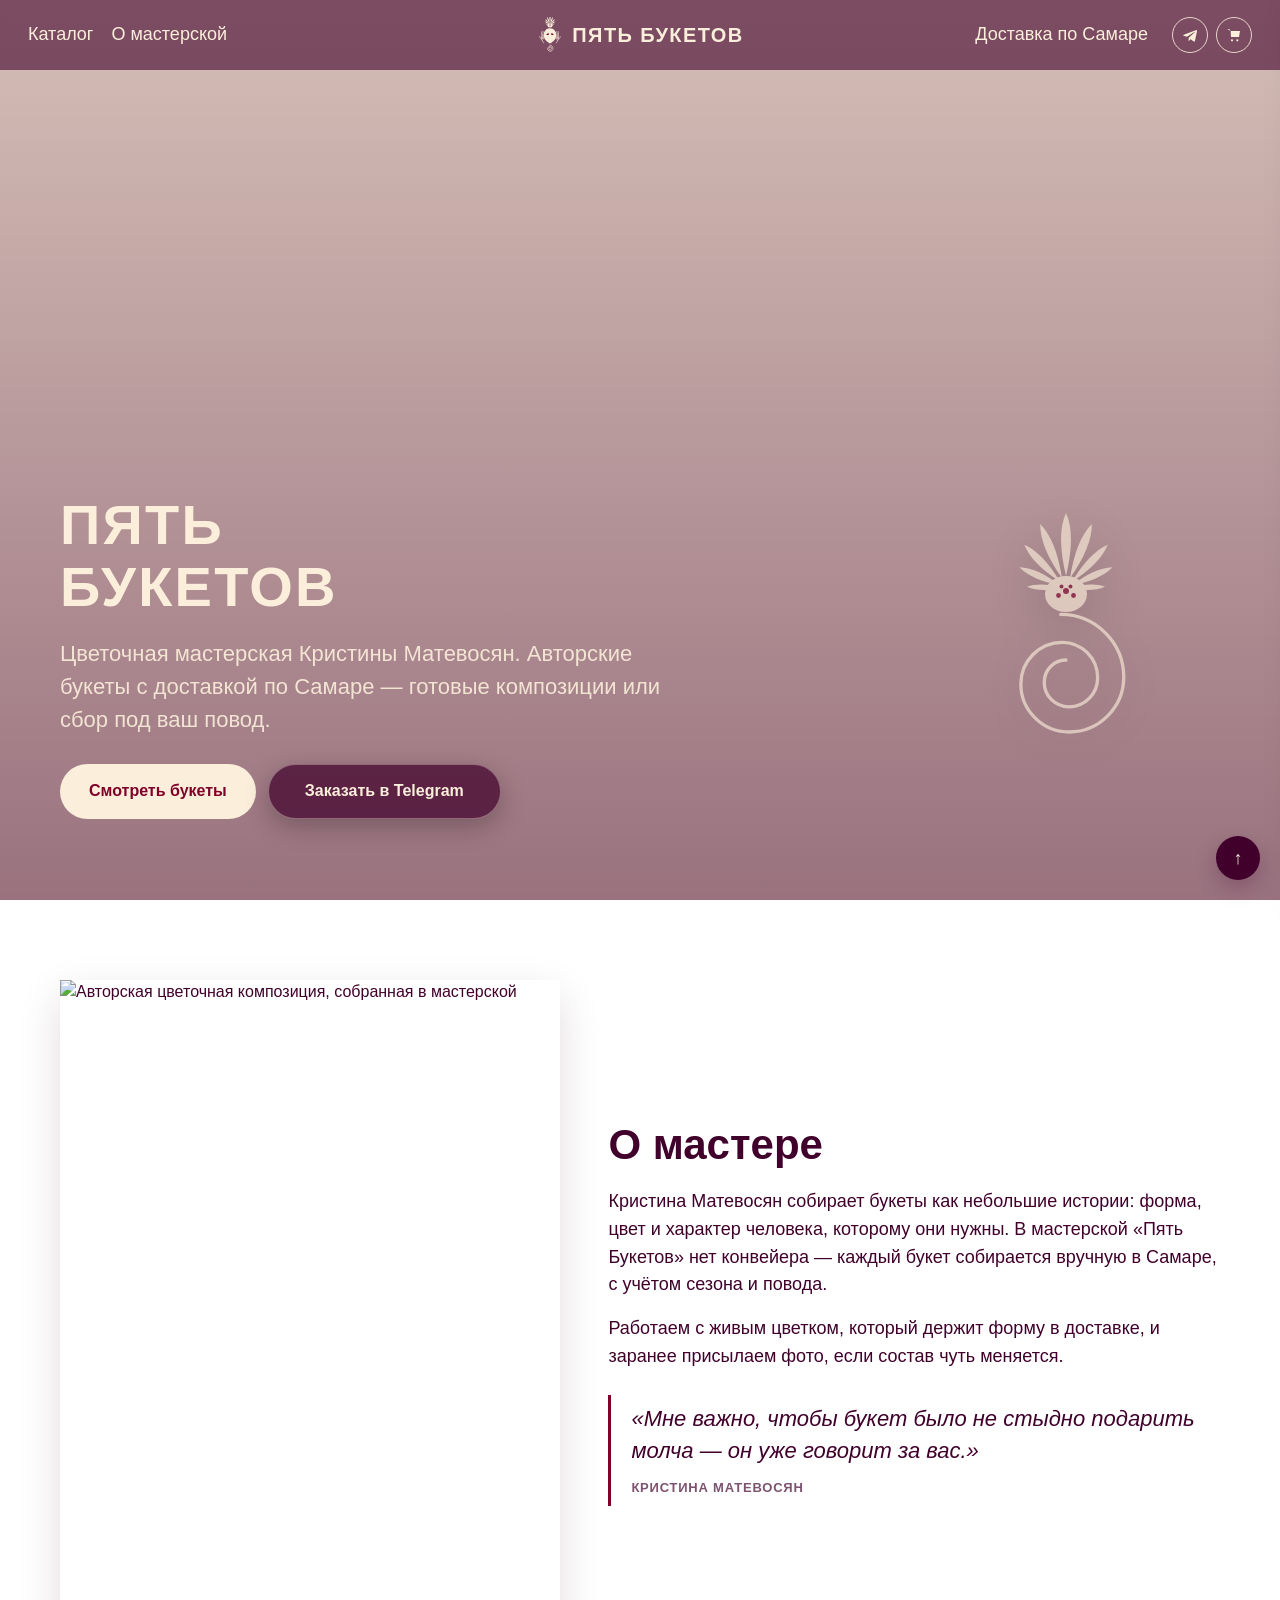
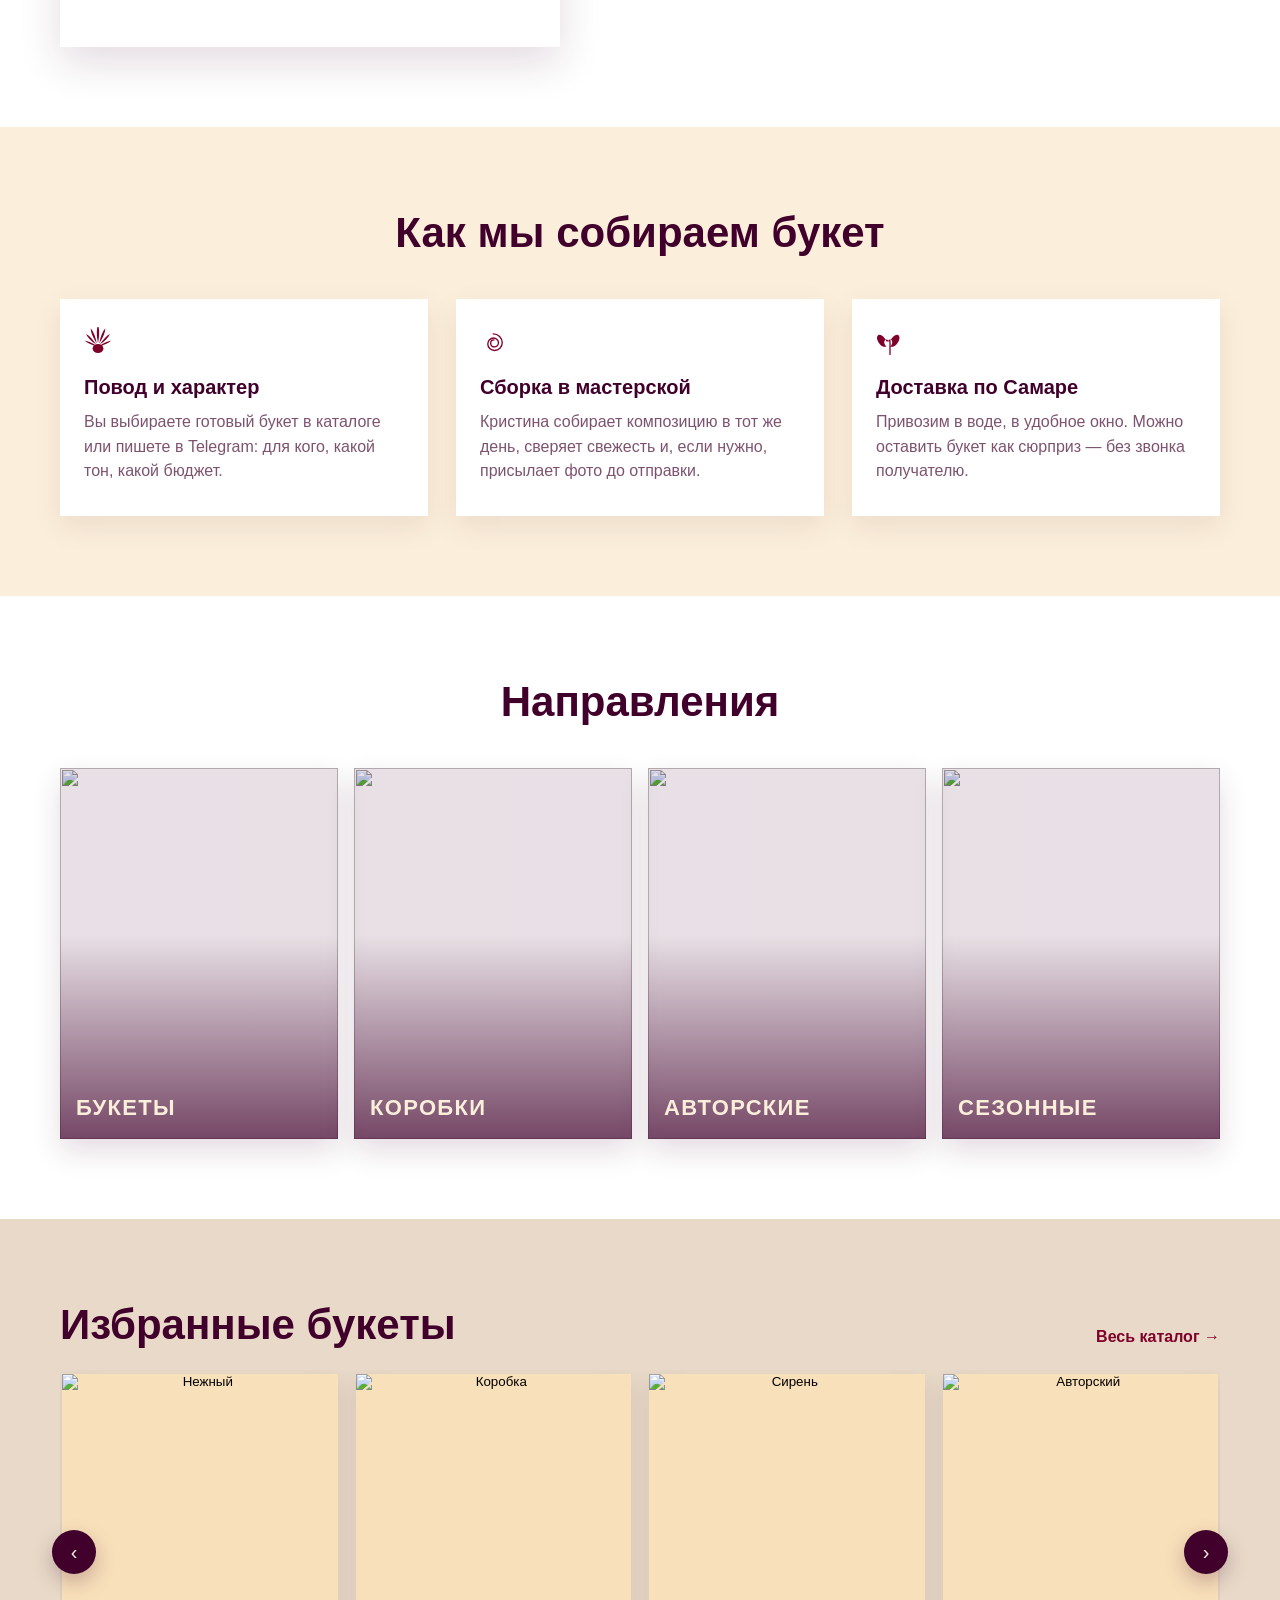
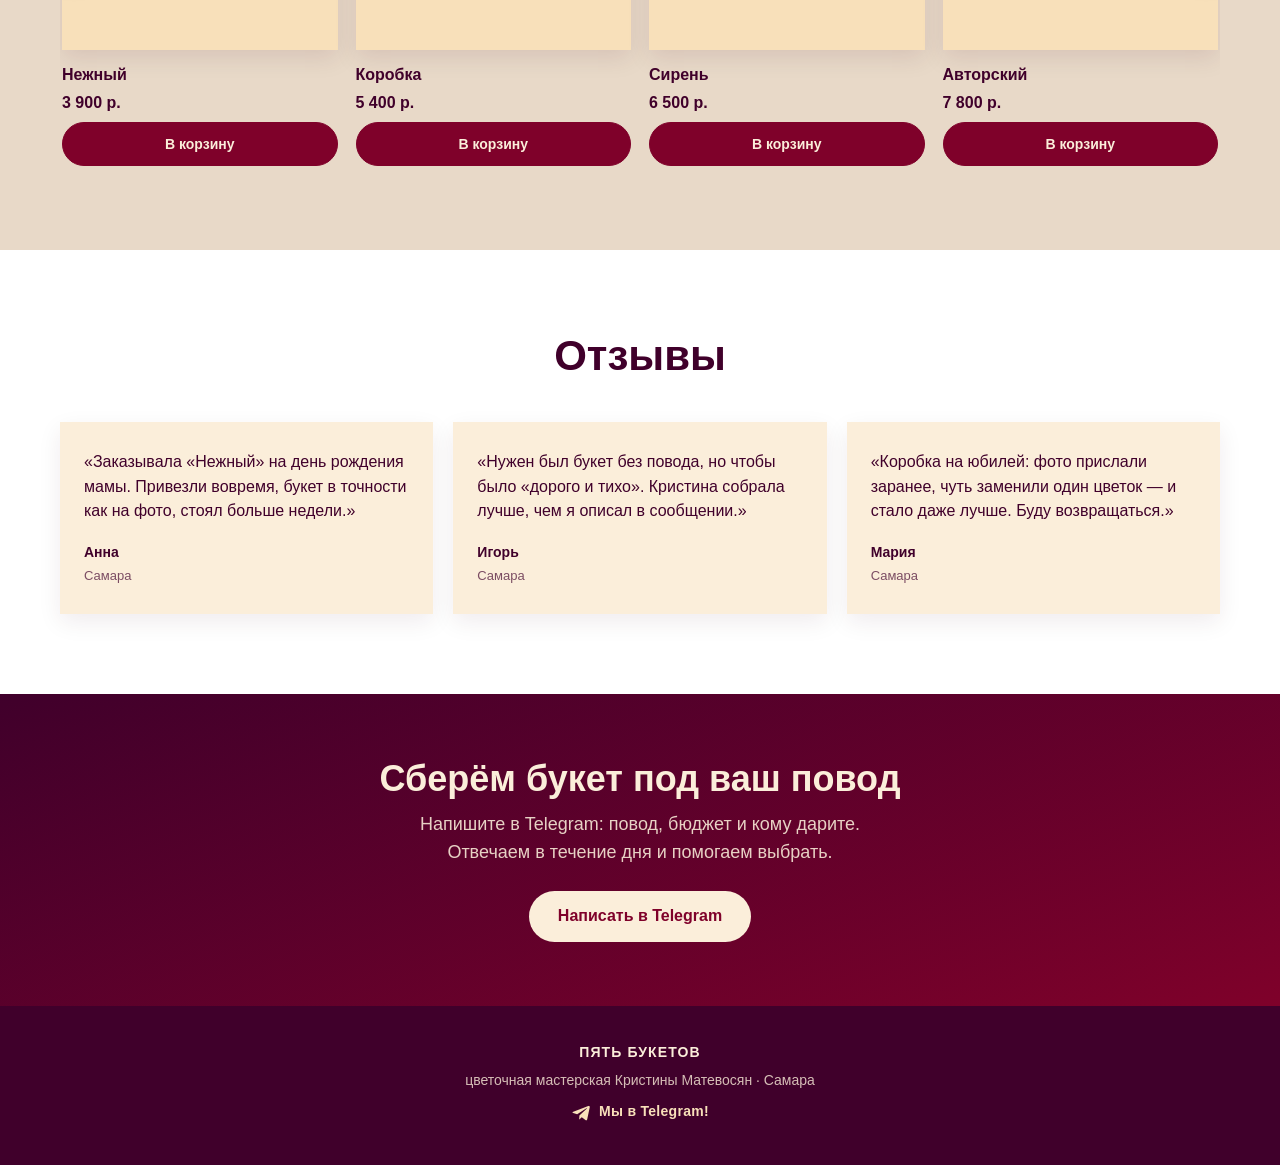
==== index.html @ b10d95a2 "Add files via upload" ====
<!DOCTYPE html>
<html lang="ru">
<head>
  <meta charset="UTF-8">
  <meta name="viewport" content="width=device-width, initial-scale=1.0">
  <title>Пять Букетов — цветочная мастерская Кристины Матевосян, Самара</title>
  <meta name="description" content="Авторские букеты с доставкой по Самаре. Цветочная мастерская Кристины Матевосян.">
  <link rel="stylesheet" href="style.css">
</head>
<body class="page-home">
  <header class="header">
    <div class="header-left">
      <a href="shop.html">Каталог</a>
      <a class="hide-sm" href="#about">О мастерской</a>
    </div>
    <a class="header-brand" href="index.html" aria-label="Пять Букетов">
      <span class="brand-mark" aria-hidden="true">
        <svg viewBox="0 0 80 108" xmlns="http://www.w3.org/2000/svg">
          <!-- Protea crown sitting on the mask -->
          <g fill="#FBEEDA" transform="translate(40 23)">
            <path d="M0-5C2.3-14 2.5-22 0-27.5C-2.5-22-2.3-14 0-5Z"/>
            <path d="M0-4C2.1-13 2.2-20 0-25C-2.2-20-2.1-13 0-4Z" transform="rotate(-20)"/>
            <path d="M0-4C2.1-13 2.2-20 0-25C-2.2-20-2.1-13 0-4Z" transform="rotate(20)"/>
            <path d="M0-3C2-11.5 2-18 0-22.5C-2-18-2-11.5 0-3Z" transform="rotate(-40)"/>
            <path d="M0-3C2-11.5 2-18 0-22.5C-2-18-2-11.5 0-3Z" transform="rotate(40)"/>
            <path d="M0-2C1.7-9 1.7-15 0-19C-1.7-15-1.7-9 0-2Z" transform="rotate(-60)"/>
            <path d="M0-2C1.7-9 1.7-15 0-19C-1.7-15-1.7-9 0-2Z" transform="rotate(60)"/>
            <path d="M0-1C1.4-7 1.4-12 0-15.2C-1.4-12-1.4-7 0-1Z" transform="rotate(-80)"/>
            <path d="M0-1C1.4-7 1.4-12 0-15.2C-1.4-12-1.4-7 0-1Z" transform="rotate(80)"/>
            <ellipse cx="0" cy="2" rx="7.8" ry="6.6"/>
            <circle cx="0" cy=".8" r="1.15" fill="#7F012A"/>
            <circle cx="-2.6" cy="2.2" r=".85" fill="#7F012A"/>
            <circle cx="2.6" cy="2.2" r=".85" fill="#7F012A"/>
            <circle cx="-1.5" cy="-1.1" r=".7" fill="#7F012A"/>
            <circle cx="1.5" cy="-1.1" r=".7" fill="#7F012A"/>
            <circle cx="0" cy="3.8" r=".7" fill="#7F012A"/>
          </g>
          <!-- Stylized mask -->
          <path fill="#FBEEDA" d="M40 33.5c-10.6 0-18.6 8.6-18.6 20.6 0 9 5.3 17.2 13.6 22.6 1.6 1 3.3 1.9 5 2.5 1.7-.6 3.4-1.5 5-2.5 8.3-5.4 13.6-13.6 13.6-22.6 0-12-8-20.6-18.6-20.6z"/>
          <ellipse cx="33.2" cy="51.5" rx="4.1" ry="2.35" fill="#7F012A" transform="rotate(-16 33.2 51.5)"/>
          <ellipse cx="46.8" cy="51.5" rx="4.1" ry="2.35" fill="#7F012A" transform="rotate(16 46.8 51.5)"/>
          <!-- Hands in profile, fingers up, framing the mask -->
          <g fill="none" stroke="#FBEEDA" stroke-width="1.7" stroke-linecap="round" stroke-linejoin="round">
            <path d="M21 78c-3.2-4.5-5.5-10-6.2-16.2"/>
            <path d="M15.2 64.5c-1.6-8.8-1.2-15.5.2-21"/>
            <path d="M17.4 64c-0.2-8.5.6-15.2 2.2-20.2"/>
            <path d="M19.5 64.6c1-8 2.4-14 4.6-18.4"/>
            <path d="M21.2 66c2.2-6.8 4.6-11.8 7.6-15"/>
            <path d="M16.8 70C12 66.5 9.5 62.5 9.2 58.2"/>
            <path d="M59 78c3.2-4.5 5.5-10 6.2-16.2"/>
            <path d="M64.8 64.5c1.6-8.8 1.2-15.5-.2-21"/>
            <path d="M62.6 64c.2-8.5-.6-15.2-2.2-20.2"/>
            <path d="M60.5 64.6c-1-8-2.4-14-4.6-18.4"/>
            <path d="M58.8 66c-2.2-6.8-4.6-11.8-7.6-15"/>
            <path d="M63.2 70c4.8-3.5 7.3-7.5 7.6-11.8"/>
          </g>
          <!-- Spiral -->
          <path fill="none" stroke="#FBEEDA" stroke-width="1.85" stroke-linecap="round" d="M40 91c-2.05 0-3.7 1.7-3.7 3.8 0 2.2 1.8 4 4.05 4 2.5 0 4.55-2.05 4.55-4.6 0-2.9-2.4-5.35-5.5-5.35-3.5 0-6.4 2.9-6.4 6.55 0 4.05 3.35 7.4 7.55 7.4 4.7 0 8.55-3.85 8.55-8.65 0-5.4-4.45-9.85-10-9.85"/>
        </svg>
      </span>
      <span class="name">Пять Букетов</span>
    </a>
    <div class="header-right">
      <span class="hours">Доставка по Самаре</span>
      <div class="header-icons">
        <a class="icon-btn" href="https://t.me/BUKETOV5" target="_blank" rel="noopener" aria-label="Telegram" title="Telegram">
          <svg viewBox="0 0 24 24" aria-hidden="true"><path d="M21.5 4.5 2.8 11.6c-1.3.5-1.3 1.2-.2 1.5l4.8 1.5 11.1-7c.5-.3 1-.1.6.3l-9 8.2-.3 4.8c.4 0 .6-.2.8-.4l2.3-2.2 4.8 3.5c.9.5 1.5.2 1.7-.8l3.1-14.6c.3-1.3-.5-1.9-1.4-1.5z"/></svg>
        </a>
        <button class="icon-btn" type="button" data-open-cart aria-label="Корзина">
          <svg viewBox="0 0 24 24" aria-hidden="true"><path d="M7 6h14l-1.5 9h-12zM7 6 5 3H2"/><circle cx="9" cy="20" r="1.6"/><circle cx="17" cy="20" r="1.6"/></svg>
          <span class="cart-count">0</span>
        </button>
        <button class="nav-toggle" type="button" aria-label="Меню"><span></span></button>
      </div>
    </div>
  </header>

  <section class="hero">
    <div class="hero-bg" style="background-image:url('assets/hero-bouquet.jpg')"></div>
    <div class="hero-filter"></div>
      <div class="hero-motif" aria-hidden="true">
        <svg viewBox="0 0 200 240" xmlns="http://www.w3.org/2000/svg">
          <g class="motif-spin" fill="currentColor" transform="translate(100 80)">
            <path d="M0-8C4.2-26 4.6-40 0-50C-4.6-40-4.2-26 0-8Z"/>
            <path d="M0-7C3.8-24 4-36 0-46C-4-36-3.8-24 0-7Z" transform="rotate(-22)"/>
            <path d="M0-7C3.8-24 4-36 0-46C-4-36-3.8-24 0-7Z" transform="rotate(22)"/>
            <path d="M0-6C3.4-20 3.4-32 0-40C-3.4-32-3.4-20 0-6Z" transform="rotate(-44)"/>
            <path d="M0-6C3.4-20 3.4-32 0-40C-3.4-32-3.4-20 0-6Z" transform="rotate(44)"/>
            <path d="M0-5C3-16 3-26 0-34C-3-26-3-16 0-5Z" transform="rotate(-66)"/>
            <path d="M0-5C3-16 3-26 0-34C-3-26-3-16 0-5Z" transform="rotate(66)"/>
            <path d="M0-3C2.4-12 2.4-20 0-26C-2.4-20-2.4-12 0-3Z" transform="rotate(-88)"/>
            <path d="M0-3C2.4-12 2.4-20 0-26C-2.4-20-2.4-12 0-3Z" transform="rotate(88)"/>
            <ellipse cx="0" cy="4" rx="14" ry="12"/>
            <circle cx="0" cy="2" r="2" fill="#7F012A"/>
            <circle cx="-5" cy="5" r="1.6" fill="#7F012A"/>
            <circle cx="5" cy="5" r="1.6" fill="#7F012A"/>
            <circle cx="-3" cy="-1" r="1.3" fill="#7F012A"/>
            <circle cx="3" cy="-1" r="1.3" fill="#7F012A"/>
          </g>
          <path class="motif-spiral" d="M100 128c-8 0-14.5 6.6-14.5 14.8 0 9.2 7.4 16.4 16.4 16.4 10.6 0 19.2-8.6 19.2-19.4 0-13-10.6-23.6-23.6-23.6-15.2 0-27.6 12.4-27.6 27.8 0 17.6 14.4 32 32.2 32 20 0 36.4-16.4 36.4-36.6 0-23-18.8-41.8-42-41.8"/>
        </svg>
      </div>
    <div class="hero-inner">
      <h1>Пять Букетов</h1>
      <p class="lead">Цветочная мастерская Кристины Матевосян. Авторские букеты с доставкой по Самаре — готовые композиции или сбор под ваш повод.</p>
      <div class="hero-actions">
        <a class="btn btn-cream" href="shop.html">Смотреть букеты</a>
        <a class="btn btn-hero" href="https://t.me/BUKETOV5" target="_blank" rel="noopener">Заказать в Telegram</a>
      </div>
    </div>
  </section>

  <section class="about" id="about">
    <div class="container about-wrap">
      <figure class="about-photo">
        <img src="assets/atelier.jpg" alt="Авторская цветочная композиция, собранная в мастерской" width="1200" height="1600">
      </figure>
      <div>
        <h2>О мастере</h2>
        <p class="intro">Кристина Матевосян собирает букеты как небольшие истории: форма, цвет и характер человека, которому они нужны. В мастерской «Пять Букетов» нет конвейера — каждый букет собирается вручную в Самаре, с учётом сезона и повода.</p>
        <p class="intro">Работаем с живым цветком, который держит форму в доставке, и заранее присылаем фото, если состав чуть меняется.</p>
        <blockquote class="about-quote">
          «Мне важно, чтобы букет было не стыдно подарить молча — он уже говорит за вас.»
          <cite>Кристина Матевосян</cite>
        </blockquote>
      </div>
    </div>
  </section>

  <section class="steps" id="steps">
    <div class="container">
      <div class="section-head">
        <h2>Как мы собираем букет</h2>
      </div>
      <ol class="steps-grid">
        <li class="step">
          <span class="step-mark" aria-hidden="true">
            <svg viewBox="0 0 32 36" fill="currentColor">
              <g transform="translate(16 22)">
                <path d="M0-4C1.7-12.5 1.9-19.5 0-24.5C-1.9-19.5-1.7-12.5 0-4Z"/>
                <path d="M0-3.5C1.6-11.5 1.7-18 0-22.5C-1.7-18-1.6-11.5 0-3.5Z" transform="rotate(-22)"/>
                <path d="M0-3.5C1.6-11.5 1.7-18 0-22.5C-1.7-18-1.6-11.5 0-3.5Z" transform="rotate(22)"/>
                <path d="M0-3C1.5-10 1.5-15.8 0-19.8C-1.5-15.8-1.5-10 0-3Z" transform="rotate(-44)"/>
                <path d="M0-3C1.5-10 1.5-15.8 0-19.8C-1.5-15.8-1.5-10 0-3Z" transform="rotate(44)"/>
                <path d="M0-2C1.2-8 1.2-13 0-16.5C-1.2-13-1.2-8 0-2Z" transform="rotate(-66)"/>
                <path d="M0-2C1.2-8 1.2-13 0-16.5C-1.2-13-1.2-8 0-2Z" transform="rotate(66)"/>
                <ellipse cx="0" cy="2.2" rx="6.2" ry="5.2"/>
              </g>
            </svg>
          </span>
          <h3>Повод и характер</h3>
          <p>Вы выбираете готовый букет в каталоге или пишете в Telegram: для кого, какой тон, какой бюджет.</p>
        </li>
        <li class="step">
          <span class="step-mark" aria-hidden="true">
            <svg viewBox="0 0 32 36" fill="none">
              <path stroke="currentColor" stroke-width="1.55" stroke-linecap="round" d="M16 14.5c-2.1 0-3.8 1.7-3.8 3.9 0 2.3 1.9 4.1 4.2 4.1 2.6 0 4.7-2.1 4.7-4.7 0-3-2.5-5.5-5.6-5.5-3.6 0-6.6 3-6.6 6.7 0 4.2 3.4 7.6 7.7 7.6 4.8 0 8.8-4 8.8-8.9 0-5.5-4.6-10.1-10.3-10.1"/>
            </svg>
          </span>
          <h3>Сборка в мастерской</h3>
          <p>Кристина собирает композицию в тот же день, сверяет свежесть и, если нужно, присылает фото до отправки.</p>
        </li>
        <li class="step">
          <span class="step-mark" aria-hidden="true">
            <svg viewBox="0 0 32 36" fill="none">
              <path stroke="currentColor" stroke-width="1.5" stroke-linecap="round" stroke-linejoin="round" d="M16 31V16.5"/>
              <path fill="currentColor" d="M16 16.2c2.6-5.8 6.6-8.6 9.2-7.4 1.6.7 2.2 3.1 1.1 6.1-2.2 6-7 8.4-10.3 7.2 2.4-2.2 3.2-5.1 2.2-6.8-1.1-1.8-3.3-1.6-4.2.3-.9-1.9-3.1-2.1-4.2-.3-1 1.7-.2 4.6 2.2 6.8-3.3 1.2-8.1-1.2-10.3-7.2-1.1-3-.5-5.4 1.1-6.1 2.6-1.2 6.6 1.6 9.2 7.4z"/>
            </svg>
          </span>
          <h3>Доставка по Самаре</h3>
          <p>Привозим в воде, в удобное окно. Можно оставить букет как сюрприз — без звонка получателю.</p>
        </li>
      </ol>
    </div>
  </section>

  <section class="categories" id="categories">
    <div class="container">
      <div class="section-head">
        <h2>Направления</h2>
      </div>
      <div class="cat-grid">
        <a class="cat-tile" href="shop.html?kind=bouquet">
          <img src="assets/bouquet-ranunculus.jpg" alt="">
          <span>Букеты</span>
        </a>
        <a class="cat-tile" href="shop.html?kind=box">
          <img src="assets/bouquet-box.jpg" alt="">
          <span>Коробки</span>
        </a>
        <a class="cat-tile" href="shop.html">
          <img src="assets/hero-bouquet.jpg" alt="">
          <span>Авторские</span>
        </a>
        <a class="cat-tile" href="shop.html?filter=7-10">
          <img src="assets/bouquet-lilac.jpg" alt="">
          <span>Сезонные</span>
        </a>
      </div>
    </div>
  </section>

  <section class="featured" id="featured">
    <div class="container">
      <div class="section-head">
        <h2>Избранные букеты</h2>
        <a class="all-link" href="shop.html">Весь каталог →</a>
      </div>
      <div class="carousel-wrap">
        <button class="carousel-nav prev" type="button" data-carousel-prev aria-label="Назад">‹</button>
        <div class="carousel" data-carousel data-ids="nezhnyy,korobka,siren,avtorskiy"></div>
        <button class="carousel-nav next" type="button" data-carousel-next aria-label="Вперёд">›</button>
      </div>
    </div>
  </section>

  <section class="reviews" id="reviews">
    <div class="container">
      <div class="section-head">
        <h2>Отзывы</h2>
      </div>
      <div class="review-grid">
        <article class="review">
          <p>«Заказывала «Нежный» на день рождения мамы. Привезли вовремя, букет в точности как на фото, стоял больше недели.»</p>
          <div class="who">Анна<span>Самара</span></div>
        </article>
        <article class="review">
          <p>«Нужен был букет без повода, но чтобы было «дорого и тихо». Кристина собрала лучше, чем я описал в сообщении.»</p>
          <div class="who">Игорь<span>Самара</span></div>
        </article>
        <article class="review">
          <p>«Коробка на юбилей: фото прислали заранее, чуть заменили один цветок — и стало даже лучше. Буду возвращаться.»</p>
          <div class="who">Мария<span>Самара</span></div>
        </article>
      </div>
    </div>
  </section>

  <section class="cta-band" id="contacts">
    <div class="container">
      <h2>Сберём букет под ваш повод</h2>
      <p>Напишите в Telegram: повод, бюджет и кому дарите. Отвечаем в течение дня и помогаем выбрать.</p>
      <a class="btn btn-cream" href="https://t.me/BUKETOV5" target="_blank" rel="noopener">Написать в Telegram</a>
    </div>
  </section>

  <footer class="footer">
    <p><strong>Пять Букетов</strong></p>
    <p>цветочная мастерская Кристины Матевосян · Самара</p>
    <p><a class="footer-tg" href="https://t.me/BUKETOV5" target="_blank" rel="noopener">
      <svg viewBox="0 0 24 24" aria-hidden="true"><path d="M21.5 4.5 2.8 11.6c-1.3.5-1.3 1.2-.2 1.5l4.8 1.5 11.1-7c.5-.3 1-.1.6.3l-9 8.2-.3 4.8c.4 0 .6-.2.8-.4l2.3-2.2 4.8 3.5c.9.5 1.5.2 1.7-.8l3.1-14.6c.3-1.3-.5-1.9-1.4-1.5z"/></svg>
      <span>Мы в Telegram!</span>
    </a></p>
  </footer>

<div class="overlay" id="overlay"></div>

<div class="overlay" id="product-popup" style="background:transparent; z-index:105;">
  <div class="popup" role="dialog" aria-modal="true" aria-label="Букет">
    <button class="popup-close" type="button" data-close aria-label="Закрыть">×</button>
    <div class="popup-photo"><img data-pp-img alt=""></div>
    <div class="popup-info">
      <h3 data-pp-name></h3>
      <div class="popup-price" data-pp-price></div>
      <p data-pp-text></p>
      <div class="qty">
        <button type="button" data-pp-minus aria-label="Меньше">−</button>
        <span data-pp-qty>1</span>
        <button type="button" data-pp-plus aria-label="Больше">+</button>
      </div>
      <div><button class="btn btn-dark" type="button" data-pp-add>Купить</button></div>
    </div>
  </div>
</div>

<aside class="drawer" id="cart-drawer" aria-label="Корзина">
  <div class="drawer-head">Корзина <button class="drawer-close" type="button" data-close aria-label="Закрыть">×</button></div>
  <div class="drawer-body" id="cart-items"></div>
  <div class="drawer-foot">
    <div class="cart-total"><span>Итого</span><span id="cart-total">0 р.</span></div>
    <button class="btn btn-dark" type="button" data-checkout>Оформить заказ</button>
    <form class="checkout" id="checkout">
      <input name="name" required placeholder="Ваше имя">
      <input name="contact" required placeholder="Телеграм или телефон">
      <textarea name="comment" placeholder="Комментарий к заказу"></textarea>
      <p class="form-note">Отправляя заявку, вы соглашаетесь, что мы свяжемся с вами по этому заказу.</p>
      <button class="btn btn-dark" type="submit">Отправить заявку</button>
    </form>
    <div class="thanks" id="thanks">
      <p>Заявка собрана. Нажмите кнопку — откроется Telegram с текстом заказа, отправьте его нам.</p>
      <p style="margin-top:12px"><a class="btn btn-dark" id="thanks-link" href="https://t.me/BUKETOV5" target="_blank" rel="noopener">Написать в Telegram</a></p>
    </div>
  </div>
</aside>
<button class="to-top" type="button" aria-label="Наверх">↑</button>
<div class="toast" id="toast" role="status"></div>


<nav class="tabbar" aria-label="Быстрые действия">
  <a href="shop.html">
    <span>Каталог</span>
  </a>
  <a href="#about">
    <span>О нас</span>
  </a>
  <button type="button" data-open-cart>
    <span>Корзина</span>
    <span class="cart-count">0</span>
    <span class="tab-sum" data-cart-sum></span>
  </button>
  <a href="https://t.me/BUKETOV5" target="_blank" rel="noopener">
    <span>Telegram</span>
  </a>
</nav>

<script src="script.js"></script>
</body>
</html>
---- style.css ----
/* Brand fonts (SIL OFL), self-hosted: Unbounded + Montserrat, cyrillic + latin */

@font-face {
  font-family: "Unbounded";
  font-style: normal;
  font-weight: 500 700;
  font-display: swap;
  src: url("assets/fonts/unbounded-cyrillic-ext.woff2") format("woff2");
  unicode-range: U+0460-052F, U+1C80-1C8A, U+20B4, U+2DE0-2DFF, U+A640-A69F, U+FE2E-FE2F;
}

@font-face {
  font-family: "Unbounded";
  font-style: normal;
  font-weight: 500 700;
  font-display: swap;
  src: url("assets/fonts/unbounded-cyrillic.woff2") format("woff2");
  unicode-range: U+0301, U+0400-045F, U+0490-0491, U+04B0-04B1, U+2116;
}

@font-face {
  font-family: "Unbounded";
  font-style: normal;
  font-weight: 500 700;
  font-display: swap;
  src: url("assets/fonts/unbounded-latin-ext.woff2") format("woff2");
  unicode-range: U+0100-02BA, U+02BD-02C5, U+02C7-02CC, U+02CE-02D7, U+02DD-02FF, U+0304, U+0308, U+0329, U+1D00-1DBF, U+1E00-1E9F, U+1EF2-1EFF, U+2020, U+20A0-20AB, U+20AD-20C4, U+2113, U+2C60-2C7F, U+A720-A7FF;
}

@font-face {
  font-family: "Unbounded";
  font-style: normal;
  font-weight: 500 700;
  font-display: swap;
  src: url("assets/fonts/unbounded-latin.woff2") format("woff2");
  unicode-range: U+0000-00FF, U+0131, U+0152-0153, U+02BB-02BC, U+02C6, U+02DA, U+02DC, U+0304, U+0308, U+0329, U+2000-206F, U+20AC, U+2122, U+2191, U+2193, U+2212, U+2215, U+FEFF, U+FFFD;
}

@font-face {
  font-family: "Montserrat";
  font-style: normal;
  font-weight: 300 700;
  font-display: swap;
  src: url("assets/fonts/montserrat-cyrillic-ext.woff2") format("woff2");
  unicode-range: U+0460-052F, U+1C80-1C8A, U+20B4, U+2DE0-2DFF, U+A640-A69F, U+FE2E-FE2F;
}

@font-face {
  font-family: "Montserrat";
  font-style: normal;
  font-weight: 300 700;
  font-display: swap;
  src: url("assets/fonts/montserrat-cyrillic.woff2") format("woff2");
  unicode-range: U+0301, U+0400-045F, U+0490-0491, U+04B0-04B1, U+2116;
}

@font-face {
  font-family: "Montserrat";
  font-style: normal;
  font-weight: 300 700;
  font-display: swap;
  src: url("assets/fonts/montserrat-latin-ext.woff2") format("woff2");
  unicode-range: U+0100-02BA, U+02BD-02C5, U+02C7-02CC, U+02CE-02D7, U+02DD-02FF, U+0304, U+0308, U+0329, U+1D00-1DBF, U+1E00-1E9F, U+1EF2-1EFF, U+2020, U+20A0-20AB, U+20AD-20C4, U+2113, U+2C60-2C7F, U+A720-A7FF;
}

@font-face {
  font-family: "Montserrat";
  font-style: normal;
  font-weight: 300 700;
  font-display: swap;
  src: url("assets/fonts/montserrat-latin.woff2") format("woff2");
  unicode-range: U+0000-00FF, U+0131, U+0152-0153, U+02BB-02BC, U+02C6, U+02DA, U+02DC, U+0304, U+0308, U+0329, U+2000-206F, U+20AC, U+2122, U+2191, U+2193, U+2212, U+2215, U+FEFF, U+FFFD;
}

:root {
  --cream: #FBEEDA;
  --sand: #F8E0BA;
  --red: #B90706;
  --wine: #7F012A;
  --plum: #40002B;
  --ink: #1a0012;
  --muted: rgba(64, 0, 43, 0.68);
  --gray: #ead9c8;
  --card: #fff8ee;
  --font: "Montserrat", Arial, sans-serif;
  --display: "Unbounded", Arial, sans-serif;
  --container: 1200px;
  --header-h: 70px;
}

* { box-sizing: border-box; margin: 0; padding: 0; }
html { scroll-behavior: smooth; }
body {
  font-family: var(--font);
  font-weight: 400;
  color: var(--plum);
  background: var(--cream);
  line-height: 1.55;
  -webkit-font-smoothing: antialiased;
  min-height: 100vh;
}
img { display: block; max-width: 100%; }
a { color: inherit; text-decoration: none; }
button, input, textarea { font-family: inherit; }
.container { width: 100%; max-width: var(--container); margin: 0 auto; padding: 0 20px; }

/* ——— Header (fixed 70px bar over hero) ——— */
.header {
  position: fixed;
  inset: 0 0 auto 0;
  height: var(--header-h);
  z-index: 80;
  display: grid;
  grid-template-columns: 1fr auto 1fr;
  align-items: center;
  gap: 16px;
  padding: 0 28px;
  color: var(--cream);
  background: rgba(64, 0, 43, 0.6);
  backdrop-filter: blur(8px);
}
.header-left, .header-right {
  display: flex;
  align-items: center;
  gap: 18px;
  font-size: 18px;
  font-weight: 500;
}
.header-right { justify-content: flex-end; }
.header-left a:hover, .header-right a:hover { opacity: 0.8; }
.header-brand {
  display: flex;
  align-items: center;
  gap: 8px;
  color: var(--cream);
}
.header-brand .brand-mark { width: 28px; height: 36px; display: block; flex-shrink: 0; }
.header-brand .brand-mark svg { width: 100%; height: 100%; display: block; }
.header-brand span.name {
  font-family: var(--display);
  font-weight: 700;
  font-size: 20px;
  line-height: 1.15;
  letter-spacing: 0.07em;
  text-transform: uppercase;
  white-space: nowrap;
}
.header-icons { display: flex; align-items: center; gap: 8px; margin-left: 6px; }
.icon-btn {
  width: 36px; height: 36px;
  border-radius: 50%;
  border: 1.5px solid rgba(251, 238, 218, 0.85);
  display: inline-flex; align-items: center; justify-content: center;
  color: var(--cream);
  background: transparent;
  position: relative;
  cursor: pointer;
}
.icon-btn svg { width: 16px; height: 16px; fill: currentColor; }
.cart-count {
  position: absolute;
  top: -6px; right: -6px;
  min-width: 16px; height: 16px; padding: 0 4px;
  border-radius: 99px;
  background: var(--red);
  color: #fff;
  font-size: 10px;
  font-weight: 700;
  display: none;
  align-items: center; justify-content: center;
  line-height: 1;
}
.cart-count.is-on { display: flex; }
.nav-toggle {
  display: none;
  width: 36px; height: 30px;
  border: 0; background: transparent; color: var(--cream);
  cursor: pointer;
}
.nav-toggle span, .nav-toggle span::before, .nav-toggle span::after {
  display: block; width: 18px; height: 1.5px; background: currentColor; position: relative;
}
.nav-toggle span::before, .nav-toggle span::after { content: ""; position: absolute; left: 0; }
.nav-toggle span::before { top: -6px; }
.nav-toggle span::after { top: 6px; }

/* ——— Hero 100vh, title bottom-left ——— */
.hero {
  position: relative;
  height: 100vh;
  min-height: 640px;
  color: var(--cream);
  overflow: hidden;
}
.hero-bg {
  position: absolute; inset: 0;
  background-size: cover;
  background-position: center;
}
.hero-filter {
  position: absolute; inset: 0;
  background: linear-gradient(to bottom, rgba(64, 0, 43, 0.20), rgba(64, 0, 43, 0.52));
}
.hero-inner {
  position: relative;
  z-index: 1;
  height: 100%;
  max-width: var(--container);
  margin: 0 auto;
  padding: 0 20px 9vh;
  display: flex;
  flex-direction: column;
  justify-content: flex-end;
  align-items: flex-start;
}
.hero h1 {
  font-family: var(--display);
  font-weight: 700;
  font-size: 56px;
  line-height: 1.12;
  letter-spacing: 0.04em;
  text-transform: uppercase;
  max-width: 11ch;
}
.hero .lead {
  margin-top: 18px;
  font-size: 22px;
  font-weight: 400;
  color: rgba(251, 238, 218, 0.9);
  max-width: 28em;
  line-height: 1.5;
}
.hero-center {
  justify-content: center;
  align-items: center;
  padding-bottom: 0;
}
.btn {
  display: inline-flex;
  align-items: center;
  justify-content: center;
  border-radius: 32px;
  font-weight: 700;
  font-size: 16px;
  cursor: pointer;
  border: 1px solid transparent;
  transition: background .2s, color .2s, border-color .2s, transform .2s, box-shadow .2s;
  text-align: center;
}
.btn-hero {
  background: rgba(64, 0, 43, 0.72);
  color: var(--cream);
  border-color: rgba(251, 238, 218, 0.35);
  padding: 14px 36px;
  font-size: 16px;
  box-shadow: 0 8px 24px rgba(0,0,0,0.25);
}
.btn-hero:hover { background: var(--wine); }
.btn-outline, .btn-cart {
  background: transparent;
  color: #333;
  border-color: #333;
  padding: 11px 18px;
  min-height: 44px;
  font-size: 14px;
  border-radius: 32px;
}
.card-body .btn-cart, .card-body .btn-outline { width: 100%; }
.btn-cart {
  background: var(--wine);
  color: var(--cream);
  border-color: var(--wine);
}
.btn-cart:hover { background: var(--red); border-color: var(--red); color: var(--cream); }
.btn-outline:hover { background: var(--plum); color: var(--cream); border-color: var(--plum); }
.btn-dark {
  background: var(--wine);
  color: var(--cream);
  border-color: var(--wine);
  padding: 12px 28px;
  box-shadow: 0 8px 20px rgba(64, 0, 43, 0.18);
}
.btn-dark:hover { background: var(--red); border-color: var(--red); }
.btn-cream {
  background: var(--cream);
  color: var(--wine);
  padding: 12px 28px;
}
.btn-cream:hover { background: var(--sand); }

/* ——— Advantages ——— */
.advantages {
  background: #fff;
  padding: 45px 0 60px;
}
.section-head { text-align: center; }
.section-head h2 {
  font-family: var(--display);
  font-weight: 700;
  font-size: 42px;
  line-height: 1.23;
  margin-bottom: 40px;
}
.section-head p {
  max-width: 560px;
  margin: -20px auto 105px;
  font-size: 24px;
  font-weight: 300;
  line-height: 1.5;
  color: var(--muted);
}
.adv-grid {
  list-style: none;
  display: grid;
  grid-template-columns: repeat(3, 1fr);
  gap: 32px;
}
.adv-item { display: flex; gap: 16px; align-items: flex-start; }
.adv-dot {
  width: 18px; height: 18px; margin-top: 4px;
  border-radius: 50%;
  background: var(--plum);
  flex-shrink: 0;
}
.adv-item h3 { font-size: 18px; font-weight: 600; line-height: 1.35; margin-bottom: 6px; }
.adv-item p { font-size: 16px; font-weight: 300; line-height: 1.55; color: var(--muted); }

/* ——— Catalog ——— */
.catalog {
  background: #e8d9c8;
  padding: 60px 0 40px;
}
.catalog-head {
  margin-bottom: 28px;
}
.catalog-head h2 {
  font-family: var(--display);
  font-weight: 700;
  font-size: 42px;
  line-height: 1.23;
  margin-bottom: 12px;
}
.catalog-head p { color: var(--muted); max-width: 36em; font-size: 24px; font-weight: 300; line-height: 1.5; }
.grid {
  display: grid;
  grid-template-columns: repeat(4, 1fr);
  gap: 20px 18px;
}
.card { display: flex; flex-direction: column; }
.card-photo {
  aspect-ratio: 1 / 1;
  overflow: hidden;
  background: var(--sand);
  box-shadow: 0 8px 22px rgba(64, 0, 43, 0.10);
  border: 0;
  padding: 0;
  display: block;
  width: 100%;
  cursor: pointer;
}
.card-photo img {
  width: 100%; height: 100%; object-fit: cover;
  transition: transform .45s ease;
}
.card:hover .card-photo img { transform: scale(1.06); }
.card-body { padding: 14px 0 8px; display: flex; flex-direction: column; gap: 6px; align-items: flex-start; }
.card-body h3 { font-family: var(--display); font-size: 16px; font-weight: 700; line-height: 1.3; }
.card-price { font-size: 16px; font-weight: 600; }
.card-body .btn-outline { margin-top: 6px; }
.catalog-more { text-align: center; margin: 36px 0 20px; }

/* ——— Custom bouquet form ——— */
.custom {
  background: #efe3d4;
  padding: 70px 0;
}
.custom-wrap {
  display: grid;
  grid-template-columns: 1fr 1fr;
  gap: 48px;
  align-items: start;
}
.custom h2 {
  font-family: var(--display);
  font-weight: 700;
  font-size: 42px;
  line-height: 1.23;
  margin-bottom: 16px;
}
.custom .intro { font-size: 24px; font-weight: 300; line-height: 1.5; color: var(--muted); margin-bottom: 8px; }
.form { display: flex; flex-direction: column; gap: 12px; }
.form label { font-size: 16px; font-weight: 600; }
.form input, .form textarea {
  width: 100%;
  border: 1px solid rgba(64, 0, 43, 0.18);
  background: #fff;
  padding: 12px 14px;
  font-size: 15px;
  color: var(--plum);
  border-radius: 4px;
}
.form textarea { min-height: 120px; resize: vertical; }
.form .btn { align-self: flex-start; margin-top: 6px; }
.form-note { font-size: 12px; color: var(--muted); }

/* ——— Contacts ——— */
.contacts {
  background: var(--cream);
  padding: 70px 0 80px;
  text-align: center;
}
.contacts h2 {
  font-family: var(--display);
  font-weight: 700;
  font-size: 28px;
  line-height: 1.17;
  margin-bottom: 14px;
}
.contacts p { color: var(--muted); font-size: 24px; font-weight: 300; line-height: 1.5; margin-bottom: 22px; }
.contacts .tg { font-size: 22px; font-weight: 700; color: var(--wine); display: inline-block; margin-bottom: 22px; }
.contacts .tg:hover { color: var(--red); }

/* ——— Footer ——— */
.footer {
  background: var(--plum);
  color: rgba(251, 238, 218, 0.8);
  padding: 36px 20px;
  text-align: center;
  font-size: 14px;
}
.footer strong { color: var(--cream); font-family: var(--display); font-weight: 700; letter-spacing: 0.08em; text-transform: uppercase; }
.footer a { color: var(--sand); }
.footer a:hover { color: var(--cream); }
.footer p + p { margin-top: 6px; }
.footer-tg {
  display: inline-flex;
  align-items: center;
  justify-content: center;
  gap: 8px;
  margin-top: 4px;
  color: var(--cream);
  font-weight: 600;
  letter-spacing: 0.02em;
  transition: color .2s, transform .2s, opacity .2s;
}
.footer-tg svg {
  width: 20px;
  height: 20px;
  flex-shrink: 0;
  fill: currentColor;
}
.footer-tg:hover {
  color: var(--sand);
  transform: translateY(-1px);
}
.footer-tg:hover span { text-decoration: underline; text-underline-offset: 3px; }

.to-top {
  position: fixed;
  right: 20px; bottom: 20px;
  z-index: 40;
  width: 44px; height: 44px;
  border-radius: 50%;
  border: 0;
  background: var(--plum);
  color: var(--cream);
  cursor: pointer;
  box-shadow: 0 8px 20px rgba(64, 0, 43, 0.25);
  font-size: 18px;
}
.to-top:hover { background: var(--wine); }

/* ——— Product popup ——— */
.overlay {
  position: fixed; inset: 0;
  background: rgba(26, 0, 18, 0.55);
  z-index: 100;
  display: none;
  align-items: center;
  justify-content: center;
  padding: 24px;
}
.overlay.is-open { display: flex; }
.popup {
  background: #fff;
  width: min(860px, 100%);
  max-height: 90vh;
  overflow: auto;
  display: grid;
  grid-template-columns: 1fr 1fr;
  box-shadow: 0 24px 60px rgba(0,0,0,0.28);
  position: relative;
}
.popup-photo { aspect-ratio: 1; background: var(--sand); }
.popup-photo img { width: 100%; height: 100%; object-fit: cover; }
.popup-info { padding: 32px 28px; }
.popup-info h3 { font-family: var(--display); font-size: 28px; font-weight: 600; line-height: 1.17; margin-bottom: 8px; }
.popup-price { font-size: 22px; font-weight: 700; margin: 8px 0 16px; }
.popup-info p { color: var(--muted); margin-bottom: 20px; }
.qty {
  display: inline-flex; align-items: center; border: 1px solid rgba(64,0,43,0.2);
  margin-bottom: 16px;
}
.qty button {
  width: 36px; height: 36px; border: 0; background: transparent;
  cursor: pointer; font-size: 18px; color: var(--plum);
}
.qty span { min-width: 32px; text-align: center; font-weight: 600; }
.popup-close, .drawer-close {
  position: absolute; top: 10px; right: 12px;
  border: 0; background: transparent;
  font-size: 28px; line-height: 1; cursor: pointer; color: var(--plum);
}

/* ——— Cart drawer ——— */
.drawer {
  position: fixed;
  top: 0; right: 0; bottom: 0;
  width: min(420px, 100%);
  background: #fff;
  z-index: 110;
  transform: translateX(110%);
  transition: transform .28s ease;
  display: flex; flex-direction: column;
  box-shadow: -16px 0 40px rgba(0,0,0,0.18);
}
.drawer.is-open { transform: translateX(0); }
.drawer-head {
  padding: 20px 22px;
  border-bottom: 1px solid rgba(64,0,43,0.08);
  font-family: var(--display);
  font-size: 20px;
  font-weight: 600;
}
.drawer-body { flex: 1; overflow: auto; padding: 8px 0; }
.cart-empty { padding: 40px 22px; color: var(--muted); }
.cart-row {
  display: grid;
  grid-template-columns: 72px 1fr auto;
  gap: 12px;
  padding: 12px 22px;
  align-items: center;
  border-bottom: 1px solid rgba(64,0,43,0.06);
}
.cart-row img { width: 72px; height: 72px; object-fit: cover; }
.cart-row h4 { font-size: 14px; }
.cart-row .meta { font-size: 13px; color: var(--muted); margin-top: 4px; }
.cart-remove { border: 0; background: none; cursor: pointer; color: var(--muted); font-size: 12px; }
.drawer-foot { padding: 16px 22px 24px; border-top: 1px solid rgba(64,0,43,0.08); }
.cart-total { display: flex; justify-content: space-between; font-weight: 700; font-size: 16px; margin-bottom: 14px; }
.drawer-foot .btn { width: 100%; }
.checkout { display: none; flex-direction: column; gap: 10px; margin-top: 12px; }
.checkout.is-on { display: flex; }
.thanks { display: none; padding: 12px 0; }
.thanks.is-on { display: block; }


/* ——— Price chips / toolbar ——— */
.toolbar {
  display: flex;
  align-items: center;
  gap: 12px;
  margin: 8px 0 22px;
}
.chips {
  display: flex;
  gap: 8px;
  overflow-x: auto;
  -webkit-overflow-scrolling: touch;
  scrollbar-width: none;
  flex: 1;
  padding: 2px 0 8px;
}
.chips::-webkit-scrollbar { display: none; }
.chip {
  flex: 0 0 auto;
  border: 1px solid rgba(64, 0, 43, 0.22);
  background: #fff8ee;
  color: var(--plum);
  border-radius: 999px;
  padding: 10px 16px;
  min-height: 44px;
  font-size: 14px;
  font-weight: 600;
  cursor: pointer;
  white-space: nowrap;
}
.chip.is-on, .chip[aria-pressed="true"] {
  background: var(--wine);
  border-color: var(--wine);
  color: var(--cream);
}
.btn-filters {
  display: none;
  flex: 0 0 auto;
  min-height: 44px;
  padding: 10px 16px;
  border-radius: 12px;
  border: 1px solid rgba(64, 0, 43, 0.22);
  background: #fff;
  color: var(--plum);
  font-weight: 600;
  cursor: pointer;
}
.catalog-empty {
  display: none;
  padding: 28px 8px 12px;
  color: var(--muted);
}
.catalog-empty.is-on { display: block; }

.card-body { width: 100%; }
.card-body h3 { font-size: 16px; line-height: 1.35; }

/* toast */
.toast {
  position: fixed;
  left: 50%;
  bottom: 88px;
  transform: translateX(-50%) translateY(12px);
  background: var(--plum);
  color: var(--cream);
  padding: 12px 18px;
  border-radius: 12px;
  font-size: 14px;
  font-weight: 600;
  z-index: 120;
  opacity: 0;
  pointer-events: none;
  transition: opacity .2s, transform .2s;
  box-shadow: 0 10px 24px rgba(64, 0, 43, 0.25);
  max-width: calc(100% - 32px);
}
.toast.is-on { opacity: 1; transform: translateX(-50%) translateY(0); }

/* filter drawer */
.filters-panel {
  position: fixed;
  left: 0; right: 0; bottom: 0;
  z-index: 115;
  background: #fff;
  border-radius: 18px 18px 0 0;
  padding: 20px 20px 28px;
  box-shadow: 0 -16px 40px rgba(0,0,0,0.18);
  transform: translateY(110%);
  transition: transform .28s ease;
  max-height: 80vh;
  overflow: auto;
}
.filters-panel { visibility: hidden; }
.filters-panel.is-open { transform: translateY(0); visibility: visible; }
.filters-panel h3 { font-family: var(--display); font-size: 20px; font-weight: 600; line-height: 1.35; margin-bottom: 14px; }
.filters-panel .label { font-size: 13px; font-weight: 700; margin: 10px 0 8px; }
.filters-panel .chips { flex-wrap: wrap; overflow: visible; }
.filters-actions { display: flex; gap: 10px; margin-top: 18px; }
.filters-actions .btn { flex: 1; min-height: 48px; }

/* mobile tab bar */
.tabbar {
  display: none;
  position: fixed;
  left: 0; right: 0; bottom: 0;
  z-index: 70;
  background: rgba(64, 0, 43, 0.96);
  color: var(--cream);
  padding: 8px 6px calc(8px + env(safe-area-inset-bottom));
  grid-template-columns: repeat(4, 1fr);
  gap: 4px;
  box-shadow: 0 -8px 24px rgba(32, 0, 16, 0.28);
}
.tabbar a, .tabbar button {
  appearance: none;
  background: transparent;
  border: 0;
  color: var(--cream);
  min-height: 52px;
  display: flex;
  flex-direction: column;
  align-items: center;
  justify-content: center;
  gap: 2px;
  font-size: 11px;
  font-weight: 600;
  cursor: pointer;
  text-decoration: none;
  position: relative;
  border-radius: 10px;
}
.tabbar .tab-sum { font-size: 10px; font-weight: 500; opacity: 0.85; }
.tabbar .cart-count {
  top: 4px;
  right: 50%;
  transform: translateX(16px);
}

/* ——— Responsive ——— */
@media (max-width: 980px) {
  .grid { grid-template-columns: repeat(2, 1fr); gap: 12px 10px; }
  .adv-grid, .custom-wrap, .popup { grid-template-columns: 1fr; }
  .section-head p { margin-bottom: 48px; }
  .header { padding: 0 14px; gap: 8px; }
  .header-left .hide-sm, .hours { display: none; }
  .header-brand span.name { font-size: 13px; letter-spacing: 0.05em; }
  .btn-filters { display: inline-flex; align-items: center; }
  .toolbar .chips { display: none; } /* price chips live in the drawer on small screens */
}
@media (max-width: 720px) {
  .nav-toggle { display: inline-flex; align-items: center; justify-content: center; }
  .header-left { display: none; }
  .header.is-open .header-left {
    display: flex;
    flex-direction: column;
    align-items: flex-start;
    position: absolute;
    top: var(--header-h); left: 0; right: 0;
    background: rgba(64, 0, 43, 0.94);
    padding: 12px 20px 16px;
    gap: 12px;
  }
  .hero h1 { max-width: 100%; font-size: 26px; letter-spacing: 0.03em; }
  .hero .lead { font-size: 16px; line-height: 1.45; }
  .section-head h2, .catalog-head h2, .custom h2, .about h2, .steps h2, .categories h2, .featured h2, .reviews h2, .cta-band h2 { font-size: 28px; }
  .contacts h2 { font-size: 24px; }
  .section-head p, .catalog-head p, .custom .intro, .contacts p { font-size: 20px; line-height: 1.4; }
  .adv-item h3 { font-size: 14px; }
  .adv-item p { font-size: 14px; }
  .hero-inner { padding-bottom: 118px; } /* clear sticky tab bar */
  .popup-photo { aspect-ratio: 4/3; }
  .icon-btn { width: 44px; height: 44px; }
  .tabbar { display: grid; }
  body { padding-bottom: 76px; }
  .to-top { bottom: 86px; }
  .toast { bottom: 92px; }
  .card-body h3 { font-size: 14px; }
  .card-price { font-size: 14px; }
}
@media (prefers-reduced-motion: reduce) {
  html { scroll-behavior: auto; }
  .card-photo img, .drawer, .btn, .cat-tile img { transition: none; }
  .motif-spin, .motif-spiral { animation: none !important; stroke-dashoffset: 0; }
}


/* ——— Brand typography helpers ——— */
h1, h2, h3, .header-brand .name, .footer strong, .shop-head h1 {
  font-family: var(--display);
  font-weight: 700;
}
.header-brand span.name {
  text-transform: uppercase;
  font-weight: 700;
  font-size: 20px;
  line-height: 1.15;
  letter-spacing: 0.07em;
}
.hero h1 {
  text-transform: uppercase;
  font-weight: 700;
  font-size: 56px;
  line-height: 1.12;
  letter-spacing: 0.04em;
  max-width: 11ch;
}
.hero .lead {
  font-weight: 400;
  font-size: 22px;
  line-height: 1.5;
  max-width: 28em;
}
.hero-actions { display: flex; flex-wrap: wrap; gap: 12px; margin-top: 28px; }
.section-head h2, .catalog-head h2, .custom h2, .about h2, .steps h2,
.categories h2, .featured h2, .reviews h2, .cta-band h2, .contacts h2, .shop-head h1 {
  font-weight: 700;
}
.card-body h3, .adv-item h3, .step h3, .filters-panel h3, .popup-info h3, .cart-row h4, .drawer-head {
  font-family: var(--display);
  font-weight: 700;
}

/* Motif animation in the hero */
.hero { overflow: hidden; }
.hero-motif {
  position: absolute;
  right: 5%;
  bottom: 8%;
  width: min(300px, 34vw);
  z-index: 1;
  pointer-events: none;
  opacity: 0.62;
  color: var(--cream);
  filter: drop-shadow(0 8px 24px rgba(0,0,0,0.25));
}
.hero-motif svg { width: 100%; height: auto; display: block; }
.motif-spin {
  transform-origin: 100px 78px;
  animation: motif-spin 48s linear infinite;
}
.motif-spiral {
  fill: none;
  stroke: currentColor;
  stroke-width: 2.2;
  stroke-linecap: round;
  stroke-dasharray: 420;
  stroke-dashoffset: 420;
  animation: motif-draw 3.6s ease forwards, motif-breathe 7s 3.6s ease-in-out infinite;
}
@keyframes motif-spin { to { transform: rotate(360deg); } }
@keyframes motif-draw { to { stroke-dashoffset: 0; } }
@keyframes motif-breathe {
  0%, 100% { opacity: 1; }
  50% { opacity: 0.55; }
}

/* Home: about the master */
.about {
  background: #fff;
  padding: 80px 0;
}
.about-wrap {
  display: grid;
  grid-template-columns: 0.9fr 1.1fr;
  gap: 48px;
  align-items: center;
}
.about-photo {
  margin: 0;
  overflow: hidden;
  box-shadow: 0 16px 40px rgba(64, 0, 43, 0.14);
}
.about-photo img { width: 100%; height: 100%; object-fit: cover; aspect-ratio: 3 / 4; }
.about-photo figcaption { font-size: 12px; color: var(--muted); padding: 8px 2px 0; }
.about h2 { font-size: 42px; line-height: 1.15; margin-bottom: 18px; }
.about .intro { font-size: 18px; font-weight: 400; line-height: 1.55; margin-bottom: 16px; }
.about-quote {
  margin: 24px 0 0;
  padding: 8px 0 8px 20px;
  border-left: 3px solid var(--wine);
  font-size: 22px;
  font-weight: 400;
  line-height: 1.45;
  color: var(--plum);
  font-style: italic;
}
.about-quote cite {
  display: block;
  margin-top: 12px;
  font-style: normal;
  font-size: 13px;
  font-weight: 600;
  letter-spacing: 0.06em;
  text-transform: uppercase;
  color: var(--muted);
}

/* How we assemble */
.steps {
  background: var(--cream);
  padding: 80px 0;
}
.steps .section-head { margin-bottom: 8px; }
.steps-grid {
  list-style: none;
  display: grid;
  grid-template-columns: repeat(3, 1fr);
  gap: 28px;
  margin-top: 12px;
}
.step {
  background: #fff;
  padding: 28px 24px 32px;
  box-shadow: 0 10px 28px rgba(64, 0, 43, 0.08);
}
.step-mark {
  display: block;
  width: 28px;
  height: 32px;
  color: var(--wine);
  margin-bottom: 16px;
}
.step-mark svg { width: 100%; height: 100%; display: block; }
.step h3 { font-size: 20px; line-height: 1.25; margin-bottom: 10px; }
.step p { font-size: 16px; color: var(--muted); }

/* Category tiles */
.categories {
  background: #fff;
  padding: 80px 0;
}
.cat-grid {
  display: grid;
  grid-template-columns: repeat(4, 1fr);
  gap: 16px;
  margin-top: 8px;
}
.cat-tile {
  position: relative;
  display: block;
  aspect-ratio: 3 / 4;
  overflow: hidden;
  color: var(--cream);
  box-shadow: 0 12px 28px rgba(64, 0, 43, 0.14);
}
.cat-tile img {
  width: 100%; height: 100%; object-fit: cover;
  transition: transform .5s ease;
}
.cat-tile::after {
  content: "";
  position: absolute; inset: 0;
  background: linear-gradient(to top, rgba(64,0,43,0.72) 0%, rgba(64,0,43,0.12) 55%);
  transition: background .35s ease;
}
.cat-tile span {
  position: absolute;
  left: 16px; right: 16px; bottom: 18px;
  z-index: 1;
  font-family: var(--display);
  font-weight: 700;
  font-size: 22px;
  letter-spacing: 0.06em;
  text-transform: uppercase;
  line-height: 1.15;
}
.cat-tile:hover img { transform: scale(1.07); }
.cat-tile:hover::after { background: linear-gradient(to top, rgba(127,1,42,0.78) 0%, rgba(64,0,43,0.2) 60%); }

/* Featured carousel */
.featured {
  background: #e8d9c8;
  padding: 80px 0 60px;
}
.featured .section-head { text-align: left; display: flex; justify-content: space-between; align-items: end; gap: 20px; margin-bottom: 20px; }
.featured .section-head h2 { margin-bottom: 0; }
.featured .all-link { font-weight: 600; color: var(--wine); white-space: nowrap; }
.featured .all-link:hover { color: var(--red); }
.carousel-wrap { position: relative; }
.carousel {
  display: flex;
  gap: 18px;
  overflow-x: auto;
  scroll-snap-type: x mandatory;
  scrollbar-width: none;
  padding: 4px 2px 16px;
  -webkit-overflow-scrolling: touch;
}
.carousel::-webkit-scrollbar { display: none; }
.carousel .card {
  flex: 0 0 calc((100% - 54px) / 4);
  scroll-snap-align: start;
  min-width: 200px;
}
.carousel-nav {
  position: absolute;
  top: 38%;
  width: 44px; height: 44px;
  border-radius: 50%;
  border: 0;
  background: var(--plum);
  color: var(--cream);
  cursor: pointer;
  z-index: 2;
  box-shadow: 0 8px 20px rgba(64,0,43,0.25);
  font-size: 20px;
  line-height: 1;
}
.carousel-nav.prev { left: -8px; }
.carousel-nav.next { right: -8px; }
.carousel-nav:hover { background: var(--wine); }
@media (max-width: 1100px) {
  .carousel-nav.prev { left: 4px; }
  .carousel-nav.next { right: 4px; }
}

/* Reviews */
.reviews {
  background: #fff;
  padding: 80px 0;
}
.review-grid {
  display: grid;
  grid-template-columns: repeat(3, 1fr);
  gap: 20px;
  margin-top: 8px;
}
.review {
  background: var(--cream);
  padding: 28px 24px;
  box-shadow: 0 8px 22px rgba(64, 0, 43, 0.08);
}
.review p { font-size: 16px; line-height: 1.55; margin-bottom: 18px; }
.review .who { font-weight: 600; font-size: 14px; }
.review .who span { display: block; font-weight: 400; color: var(--muted); font-size: 13px; margin-top: 2px; }

/* Telegram CTA band */
.cta-band {
  background: linear-gradient(160deg, var(--plum) 0%, var(--wine) 100%);
  color: var(--cream);
  padding: 64px 0;
  text-align: center;
}
.cta-band h2 { font-size: 36px; line-height: 1.15; margin-bottom: 12px; color: var(--cream); }
.cta-band p { font-size: 18px; font-weight: 400; max-width: 28em; margin: 0 auto 24px; color: rgba(251,238,218,0.88); }

/* Shop page: no hero, slim title + sticky tools */
.page-shop { background: #efe3d4; }
.page-shop .header {
  background: var(--plum);
  backdrop-filter: none;
}
.shop-head {
  background: linear-gradient(160deg, #40002B 0%, #7F012A 100%);
  color: var(--cream);
  padding: calc(var(--header-h) + 28px) 0 28px;
}
.breadcrumb {
  font-size: 13px;
  font-weight: 500;
  letter-spacing: 0.04em;
  text-transform: uppercase;
  margin-bottom: 10px;
  color: rgba(251,238,218,0.75);
}
.breadcrumb a { color: var(--cream); }
.breadcrumb a:hover { opacity: 0.8; }
.breadcrumb span { opacity: 0.7; margin: 0 8px; }
.shop-head h1 {
  font-size: 42px;
  line-height: 1.12;
  letter-spacing: 0.06em;
  text-transform: uppercase;
  margin-bottom: 8px;
}
.shop-head p { font-size: 16px; font-weight: 400; max-width: 36em; color: rgba(251,238,218,0.88); }
.page-shop .catalog {
  padding: 0 0 48px;
  background: #efe3d4;
}
.page-shop .toolbar {
  position: sticky;
  top: var(--header-h);
  z-index: 50;
  background: #efe3d4;
  margin: 0;
  padding: 12px 0 10px;
  box-shadow: 0 8px 18px rgba(64, 0, 43, 0.06);
}
.page-shop .container-tools { max-width: var(--container); margin: 0 auto; padding: 0 20px; }
.toolbar-row {
  display: flex;
  align-items: center;
  gap: 12px;
}
.sort {
  margin-left: auto;
  flex: 0 0 auto;
  min-height: 44px;
  border: 1px solid rgba(64, 0, 43, 0.22);
  background: #fff8ee;
  color: var(--plum);
  border-radius: 999px;
  padding: 8px 14px;
  font-family: inherit;
  font-size: 14px;
  font-weight: 600;
  cursor: pointer;
}
.page-shop .grid { gap: 16px 14px; }
.page-shop .card-body { padding: 10px 0 6px; gap: 4px; }

@media (max-width: 980px) {
  .about-wrap, .steps-grid, .review-grid { grid-template-columns: 1fr; }
  .cat-grid { grid-template-columns: repeat(2, 1fr); }
  .carousel .card { flex-basis: calc((100% - 18px) / 2); }
  .header-brand span.name { font-size: 13px; letter-spacing: 0.05em; }
  .shop-head h1 { font-size: 28px; }
  .about h2, .steps h2, .categories h2, .featured h2, .reviews h2, .cta-band h2 { font-size: 30px; }
  .page-shop .toolbar .chips { display: none; }
  .sort { font-size: 13px; padding: 8px 12px; }
}
@media (max-width: 720px) {
  .hero h1 { font-size: 26px; letter-spacing: 0.03em; max-width: 100%; }
  .hero .lead { font-size: 16px; line-height: 1.45; }
  .hero-motif { width: 150px; right: -16px; bottom: 26%; opacity: 0.38; }
  .hero-actions { margin-top: 20px; }
  .hero-actions .btn { min-height: 48px; }
  .about, .steps, .categories, .featured, .reviews { padding: 56px 0; }
  .cta-band { padding: 48px 0; }
  .about-quote { font-size: 18px; }
  .cat-tile span { font-size: 16px; }
  .carousel .card { flex-basis: 78%; }
  .shop-head { padding: calc(var(--header-h) + 18px) 0 20px; }
  .shop-head h1 { font-size: 26px; }
  .featured .section-head { flex-direction: column; align-items: flex-start; }
}
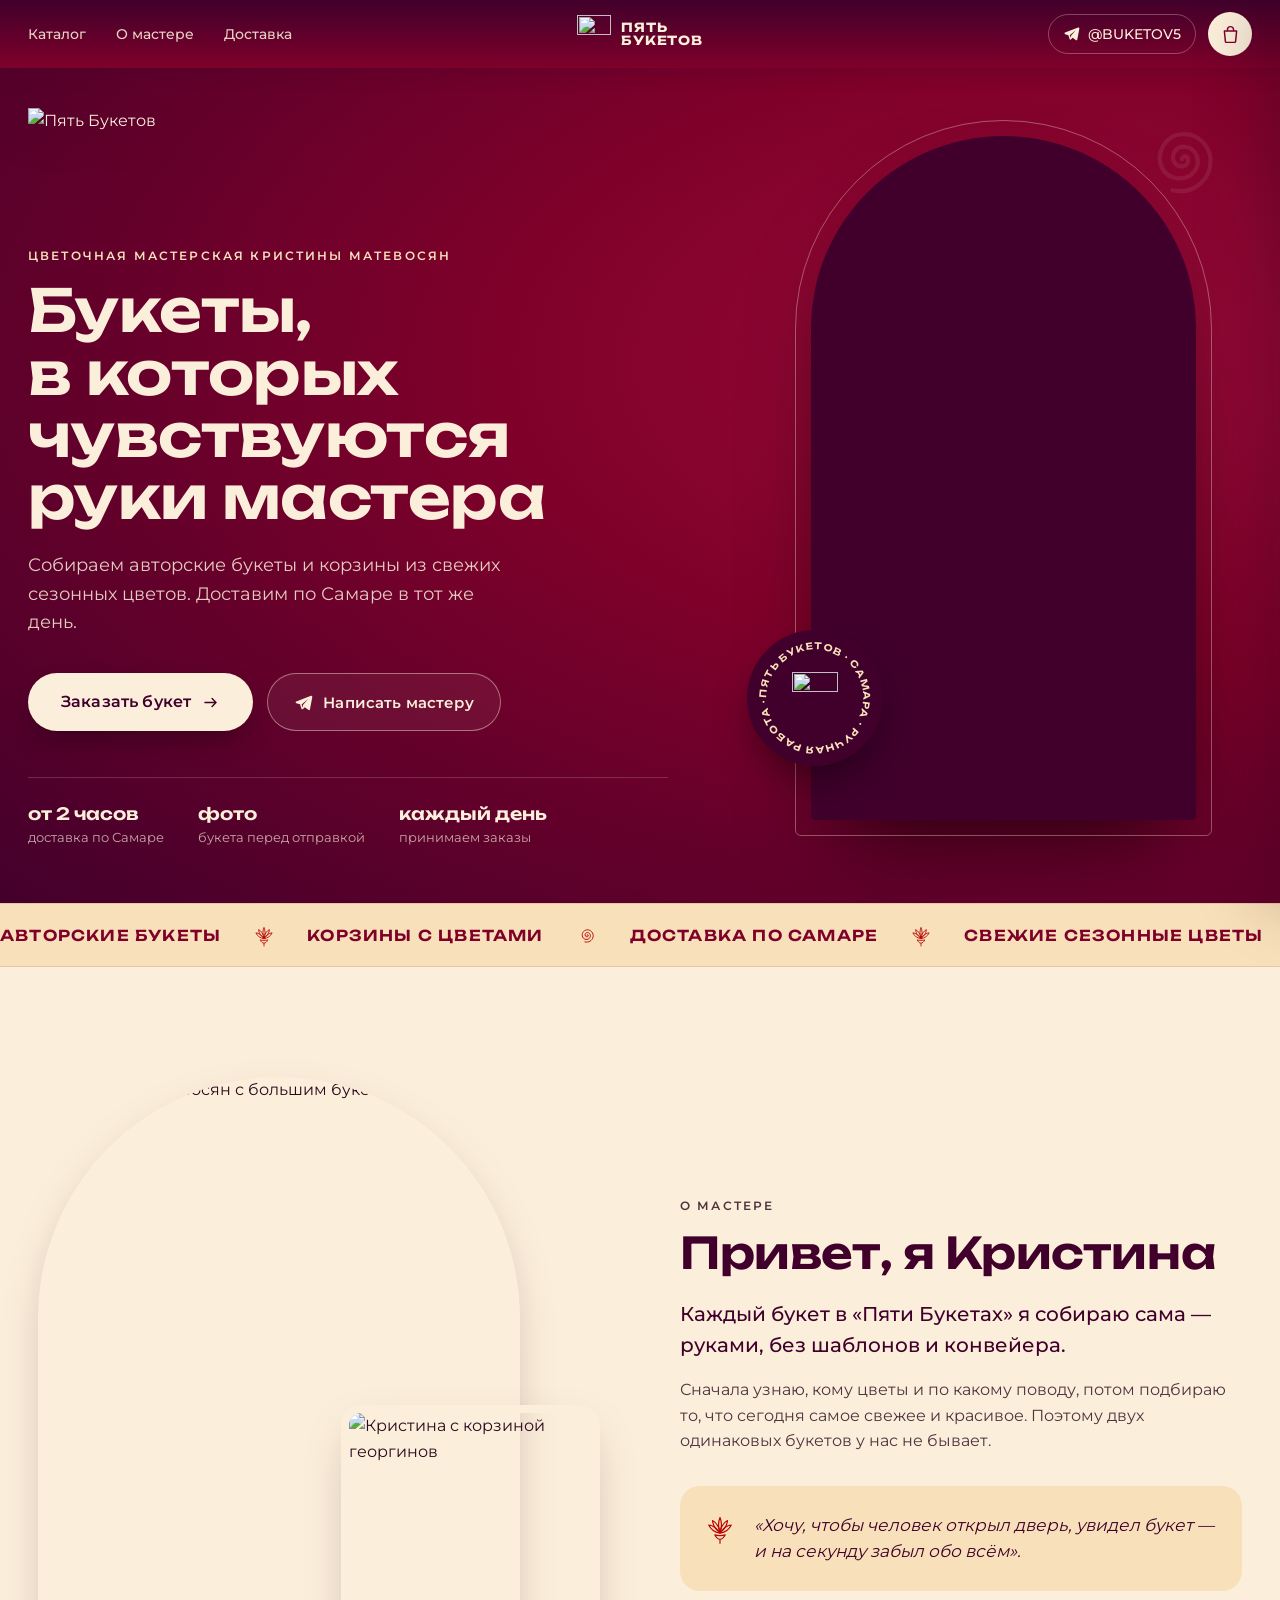
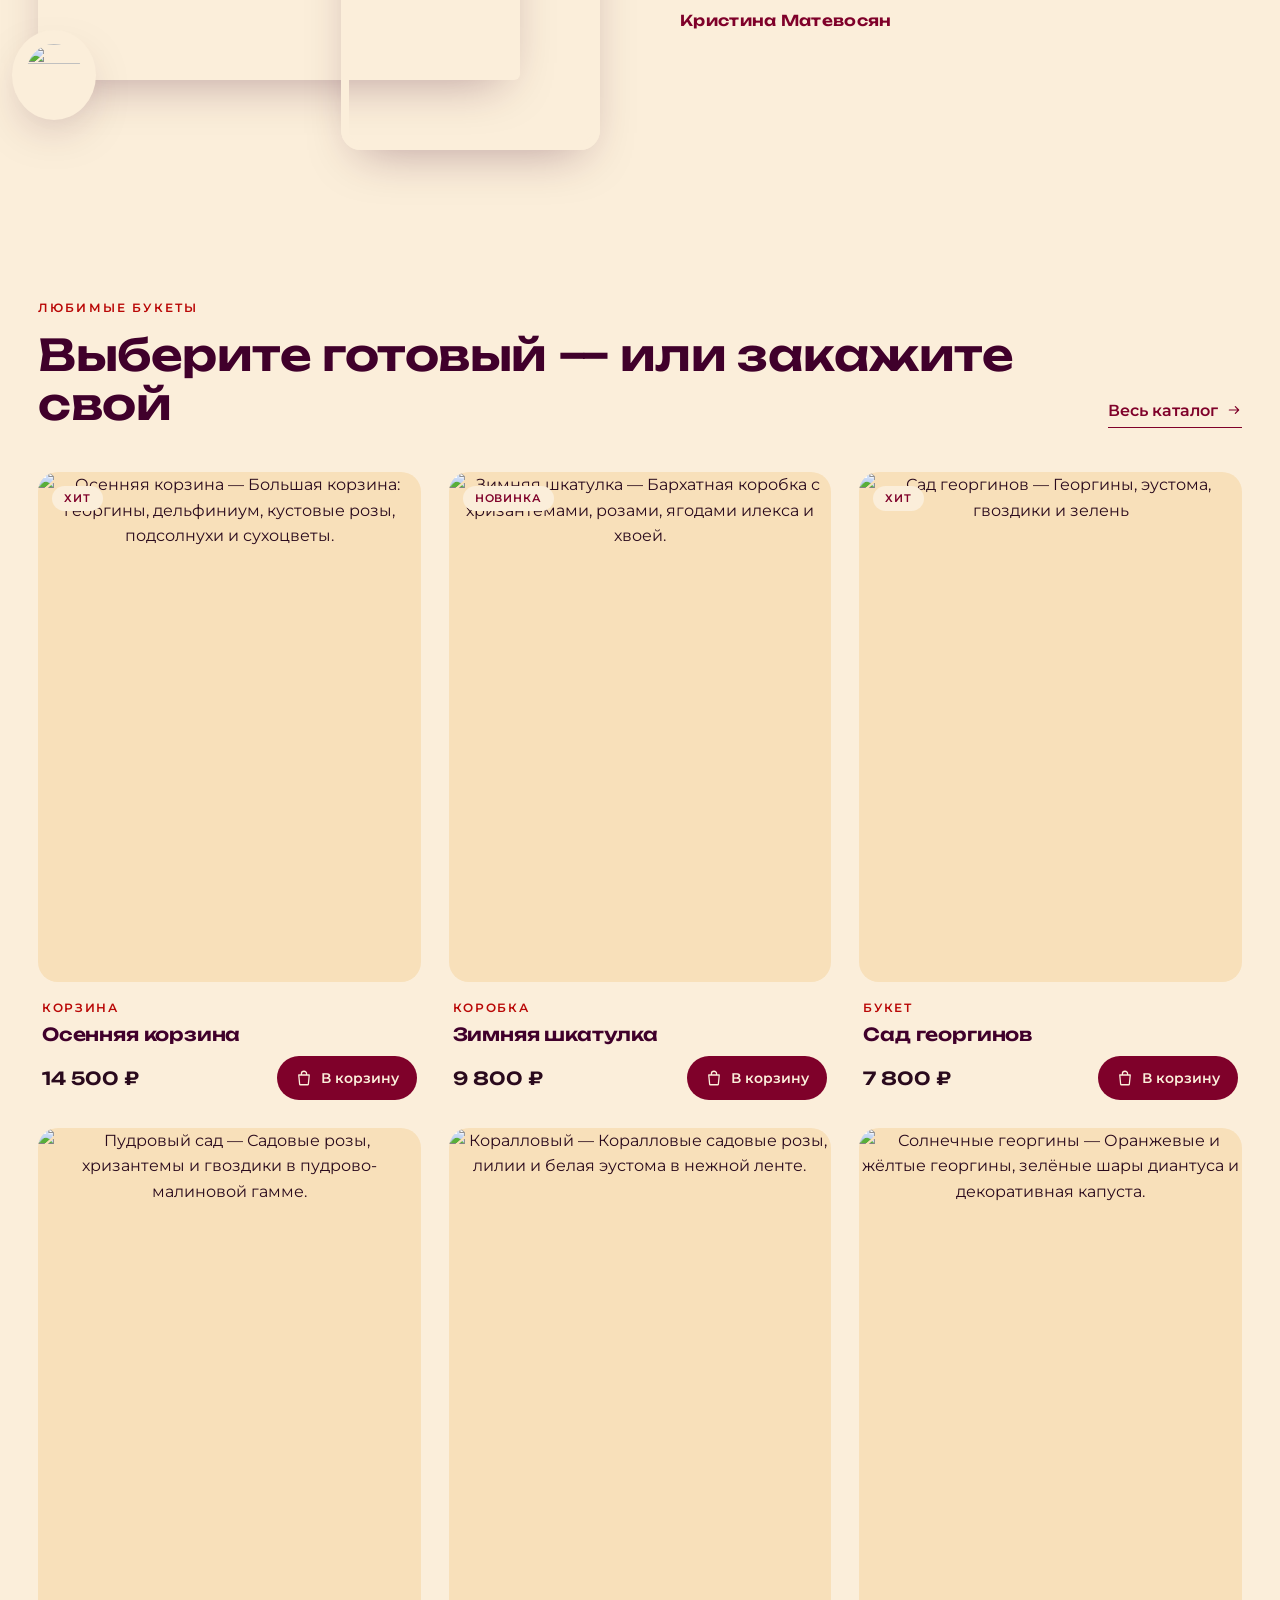
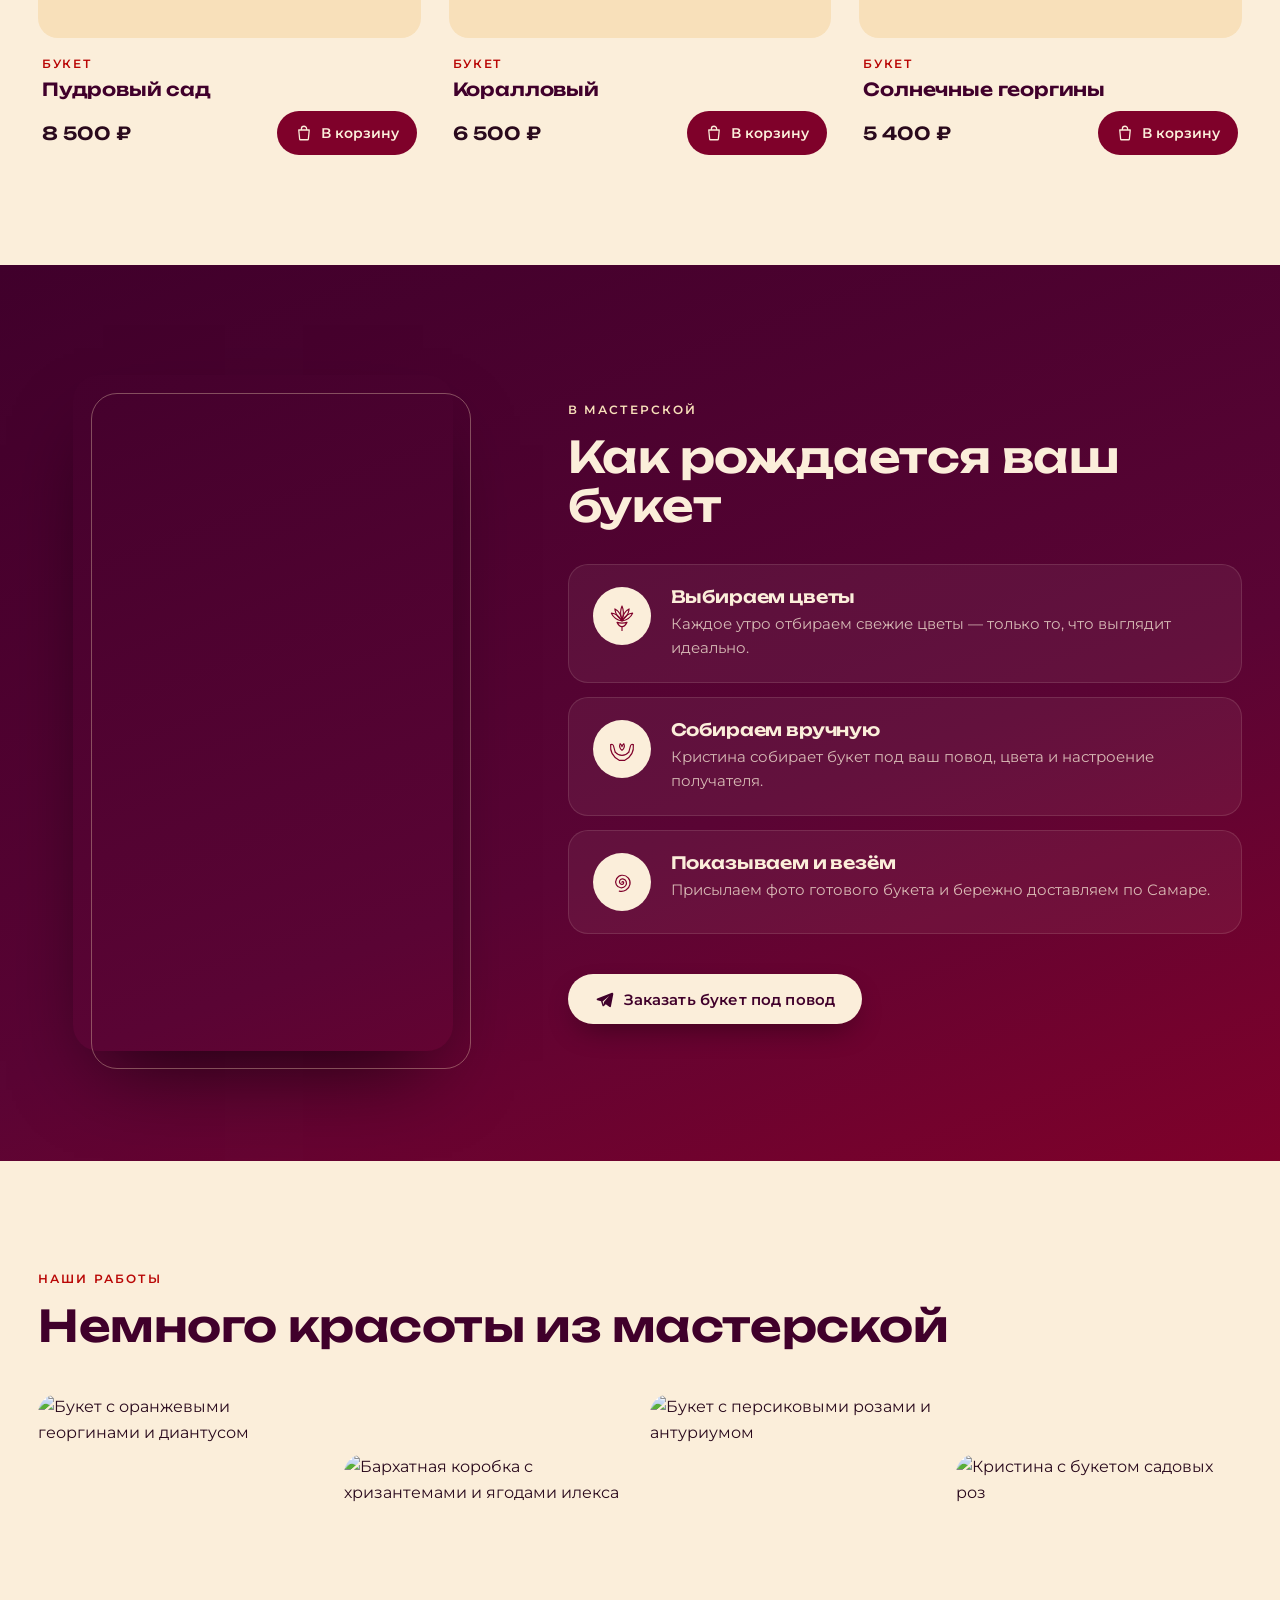
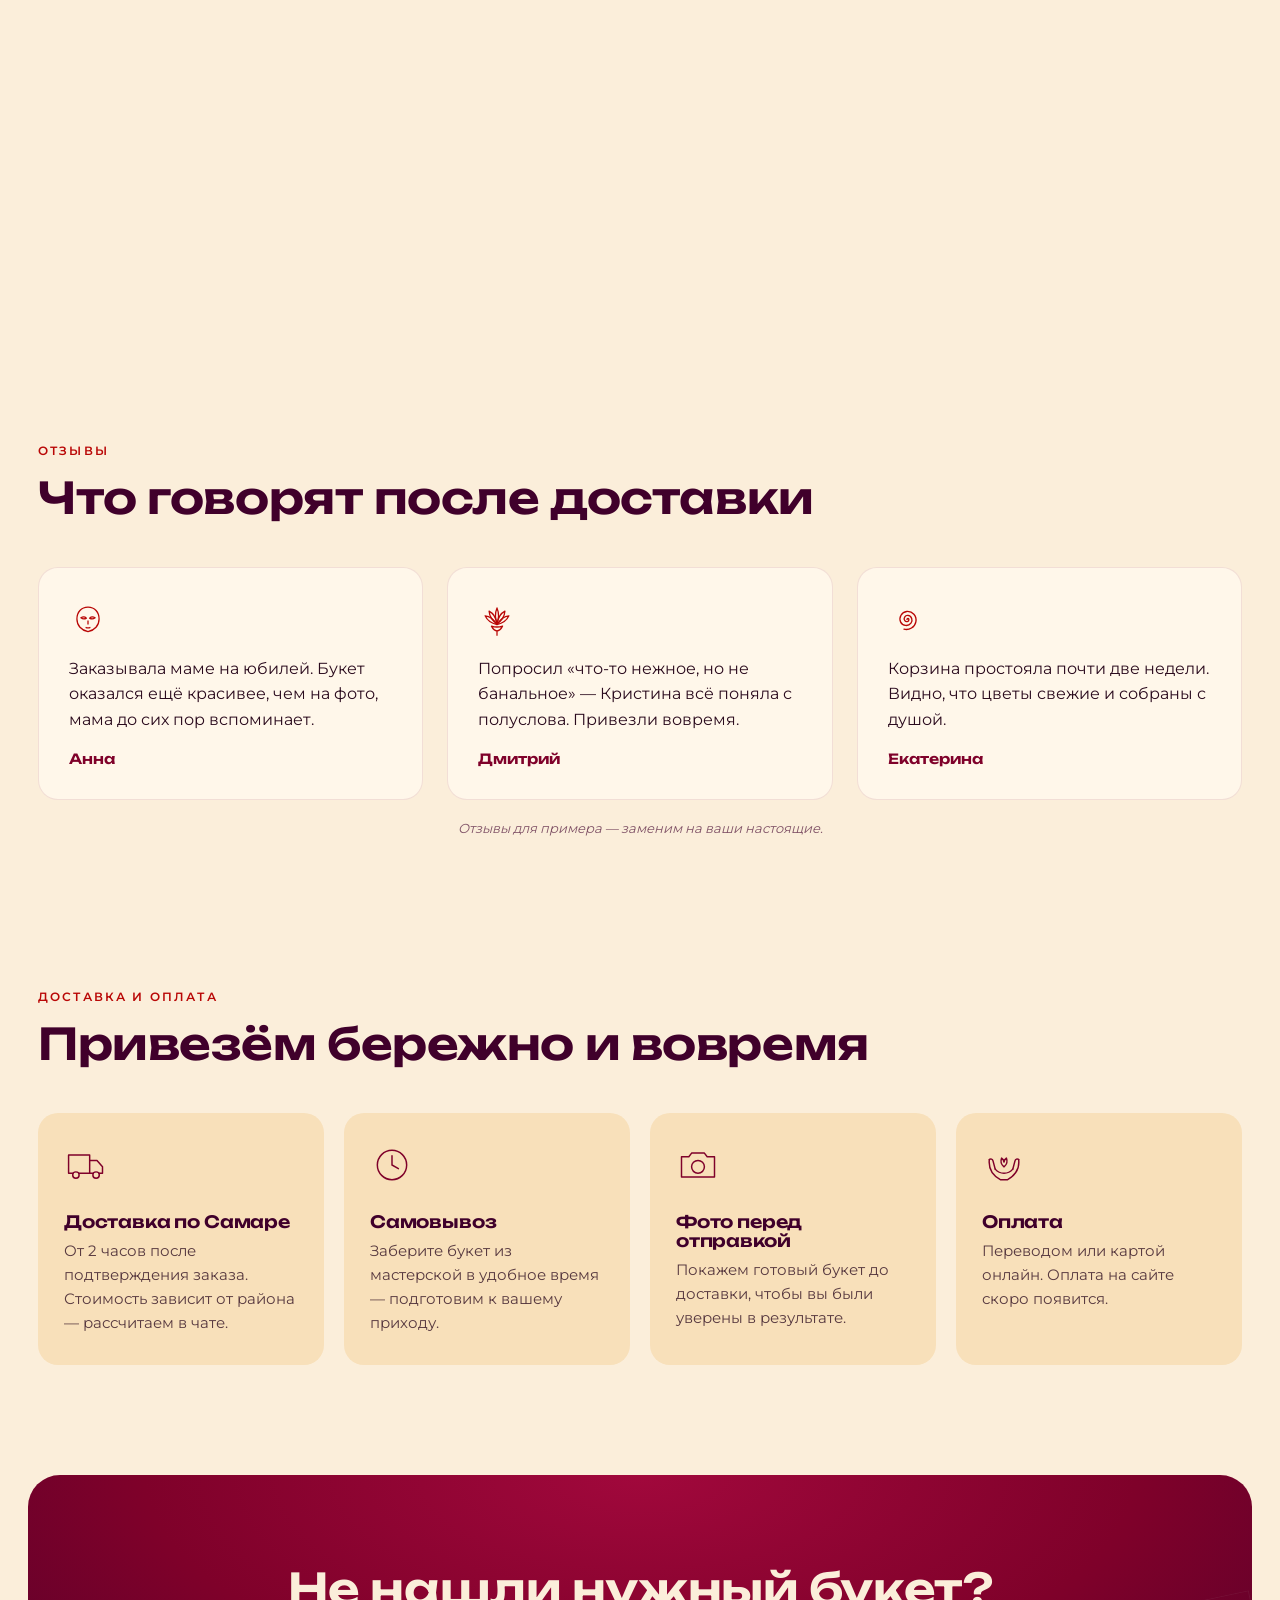
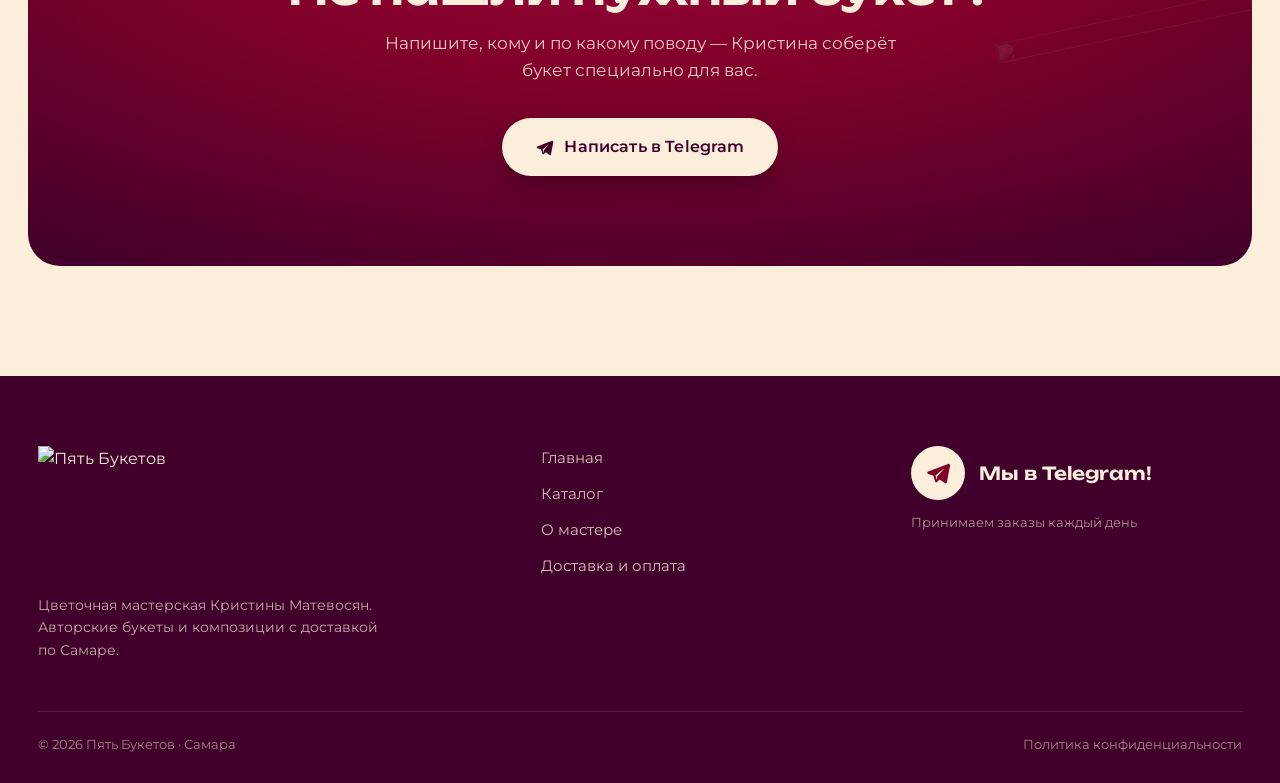
==== commit abc2bf2c: "Сайт на фото и видео клиента" ====
--- a/index.html
+++ b/index.html
@@ -2,315 +2,252 @@
 <html lang="ru">
 <head>
   <meta charset="UTF-8">
-  <meta name="viewport" content="width=device-width, initial-scale=1.0">
-  <title>Пять Букетов — цветочная мастерская Кристины Матевосян, Самара</title>
-  <meta name="description" content="Авторские букеты с доставкой по Самаре. Цветочная мастерская Кристины Матевосян.">
+  <meta name="viewport" content="width=device-width, initial-scale=1, viewport-fit=cover">
+  <title>Пять Букетов — авторские букеты с доставкой по Самаре</title>
+  <meta name="description" content="Авторские букеты и корзины с доставкой по Самаре. Цветочная мастерская Кристины Матевосян «Пять Букетов».">
+  <meta name="theme-color" content="#40002B">
+  <meta property="og:title" content="Пять Букетов — цветочная мастерская, Самара">
+  <meta property="og:description" content="Авторские букеты Кристины Матевосян с доставкой по Самаре.">
+  <meta property="og:image" content="assets/photos/kristina-roses.jpg">
+  <link rel="icon" href="favicon.ico" sizes="any">
+  <link rel="icon" type="image/png" href="assets/brand/favicon-64.png">
+  <link rel="apple-touch-icon" href="assets/brand/apple-touch-icon.png">
+  <link rel="preload" href="assets/fonts/unbounded-cyrillic.woff2" as="font" type="font/woff2" crossorigin>
+  <link rel="preload" href="assets/fonts/montserrat-cyrillic.woff2" as="font" type="font/woff2" crossorigin>
   <link rel="stylesheet" href="style.css">
 </head>
 <body class="page-home">
-  <header class="header">
-    <div class="header-left">
+<svg width="0" height="0" style="position:absolute" aria-hidden="true">
+  <symbol id="i-tg" viewBox="0 0 24 24"><path fill="currentColor" d="M21.4 3.6 2.9 10.7c-1.1.4-1 1.9.1 2.2l4.6 1.4 1.8 5.7c.2.7 1.1.9 1.6.4l2.6-2.5 4.9 3.6c.6.4 1.5.1 1.6-.6l3-15.6c.2-1-.8-1.9-1.8-1.7ZM9.6 14.4l8.3-6.9-6.6 7.8-.3 3.2-1.4-4.1Z"/></symbol>
+  <symbol id="i-bag" viewBox="0 0 24 24"><path fill="none" stroke="currentColor" stroke-width="1.7" stroke-linecap="round" stroke-linejoin="round" d="M5 8h14l-1.2 12.1a1 1 0 0 1-1 .9H7.2a1 1 0 0 1-1-.9L5 8Zm3.5 0V6.5a3.5 3.5 0 0 1 7 0V8"/></symbol>
+  <symbol id="i-arrow" viewBox="0 0 24 24"><path fill="none" stroke="currentColor" stroke-width="1.8" stroke-linecap="round" stroke-linejoin="round" d="M5 12h14m-5-5 5 5-5 5"/></symbol>
+  <symbol id="i-close" viewBox="0 0 24 24"><path fill="none" stroke="currentColor" stroke-width="1.8" stroke-linecap="round" d="m6 6 12 12M18 6 6 18"/></symbol>
+  <symbol id="i-protea" viewBox="0 0 48 48"><g fill="none" stroke="currentColor" stroke-width="1.6" stroke-linejoin="round"><path d="M24 30c-2.5-7-2.5-14 0-20 2.5 6 2.5 13 0 20Z"/><path d="M24 30c-6-4-9.5-9.5-10-16 5.5 2.8 8.8 8.5 10 16Z"/><path d="M24 30c6-4 9.5-9.5 10-16-5.5 2.8-8.8 8.5-10 16Z"/><path d="M24 31c-7.5-1.5-12.5-5.5-15-11 6 .4 11 4.4 15 11Z"/><path d="M24 31c7.5-1.5 12.5-5.5 15-11-6 .4-11 4.4-15 11Z"/><path d="M17 33c2 4 4.4 6 7 6s5-2 7-6c-4.4 1.4-9.6 1.4-14 0Z"/><path d="M24 39v6"/></g></symbol>
+  <symbol id="i-spiral" viewBox="0 0 48 48"><path fill="none" stroke="currentColor" stroke-width="1.7" stroke-linecap="round" d="M24 24.5c0-1.6 2.4-1.6 2.4.4 0 2.6-3.6 3.3-5.2 1.2-2.2-2.9.4-7 4-6.6 4.7.5 6.6 6.2 3.8 9.8-3.4 4.4-10.6 3.6-13-1.4-2.8-5.8 1.4-12.8 7.6-13.4 7.4-.7 13 5.8 11.6 13-1.3 7-8.4 11-15 9.4"/></symbol>
+  <symbol id="i-hands" viewBox="0 0 48 48"><g fill="none" stroke="currentColor" stroke-width="1.6" stroke-linecap="round" stroke-linejoin="round"><path d="M8 18c-1 9 3 17 12 22h8c9-5 13-13 12-22"/><path d="M8 18c1.5-1 3.5-.5 4 1.5l2.4 9"/><path d="M40 18c-1.5-1-3.5-.5-4 1.5l-2.4 9"/><path d="M14.4 28.5c2.6 3 6 4.5 9.6 4.5s7-1.5 9.6-4.5"/><path d="M24 26c-3-2.5-4-6-2.6-9.5 1.6 1 2.4 2.6 2.6 4.3.2-1.7 1-3.3 2.6-4.3 1.4 3.5.4 7-2.6 9.5Z"/></g></symbol>
+  <symbol id="i-mask" viewBox="0 0 48 48"><g fill="none" stroke="currentColor" stroke-width="1.6" stroke-linejoin="round"><path d="M24 9c-8.5 0-14 6.4-14 15 0 8.2 5.6 14.4 14 16 8.4-1.6 14-7.8 14-16 0-8.6-5.5-15-14-15Z"/><path d="M15 22.5c2.4-1.6 5-1.6 7 .4-2.4 1.4-4.8 1.2-7-.4Zm18 0c-2.4-1.6-5-1.6-7 .4 2.4 1.4 4.8 1.2 7-.4Z"/><path d="M24 26v5m-3 3.5c2 1 4 1 6 0"/></g></symbol>
+  <symbol id="i-truck" viewBox="0 0 48 48"><g fill="none" stroke="currentColor" stroke-width="1.6" stroke-linejoin="round" stroke-linecap="round"><path d="M5 13h23v20H5zM28 19h8l6 7v7H28z"/><circle cx="13" cy="35" r="3.5" fill="var(--bg,#FBEEDA)"/><circle cx="35" cy="35" r="3.5" fill="var(--bg,#FBEEDA)"/></g></symbol>
+  <symbol id="i-camera" viewBox="0 0 48 48"><g fill="none" stroke="currentColor" stroke-width="1.6" stroke-linejoin="round"><path d="M6 15h8l3-4h14l3 4h8v22H6z"/><circle cx="24" cy="26" r="7"/></g></symbol>
+  <symbol id="i-clock" viewBox="0 0 48 48"><g fill="none" stroke="currentColor" stroke-width="1.6" stroke-linecap="round"><circle cx="24" cy="24" r="16"/><path d="M24 14v10l7 4"/></g></symbol>
+</svg>
+
+<header class="header" id="top">
+  <div class="header-inner">
+    <nav class="header-nav" aria-label="Меню">
       <a href="shop.html">Каталог</a>
-      <a class="hide-sm" href="#about">О мастерской</a>
-    </div>
-    <a class="header-brand" href="index.html" aria-label="Пять Букетов">
-      <span class="brand-mark" aria-hidden="true">
-        <svg viewBox="0 0 80 108" xmlns="http://www.w3.org/2000/svg">
-          <!-- Protea crown sitting on the mask -->
-          <g fill="#FBEEDA" transform="translate(40 23)">
-            <path d="M0-5C2.3-14 2.5-22 0-27.5C-2.5-22-2.3-14 0-5Z"/>
-            <path d="M0-4C2.1-13 2.2-20 0-25C-2.2-20-2.1-13 0-4Z" transform="rotate(-20)"/>
-            <path d="M0-4C2.1-13 2.2-20 0-25C-2.2-20-2.1-13 0-4Z" transform="rotate(20)"/>
-            <path d="M0-3C2-11.5 2-18 0-22.5C-2-18-2-11.5 0-3Z" transform="rotate(-40)"/>
-            <path d="M0-3C2-11.5 2-18 0-22.5C-2-18-2-11.5 0-3Z" transform="rotate(40)"/>
-            <path d="M0-2C1.7-9 1.7-15 0-19C-1.7-15-1.7-9 0-2Z" transform="rotate(-60)"/>
-            <path d="M0-2C1.7-9 1.7-15 0-19C-1.7-15-1.7-9 0-2Z" transform="rotate(60)"/>
-            <path d="M0-1C1.4-7 1.4-12 0-15.2C-1.4-12-1.4-7 0-1Z" transform="rotate(-80)"/>
-            <path d="M0-1C1.4-7 1.4-12 0-15.2C-1.4-12-1.4-7 0-1Z" transform="rotate(80)"/>
-            <ellipse cx="0" cy="2" rx="7.8" ry="6.6"/>
-            <circle cx="0" cy=".8" r="1.15" fill="#7F012A"/>
-            <circle cx="-2.6" cy="2.2" r=".85" fill="#7F012A"/>
-            <circle cx="2.6" cy="2.2" r=".85" fill="#7F012A"/>
-            <circle cx="-1.5" cy="-1.1" r=".7" fill="#7F012A"/>
-            <circle cx="1.5" cy="-1.1" r=".7" fill="#7F012A"/>
-            <circle cx="0" cy="3.8" r=".7" fill="#7F012A"/>
-          </g>
-          <!-- Stylized mask -->
-          <path fill="#FBEEDA" d="M40 33.5c-10.6 0-18.6 8.6-18.6 20.6 0 9 5.3 17.2 13.6 22.6 1.6 1 3.3 1.9 5 2.5 1.7-.6 3.4-1.5 5-2.5 8.3-5.4 13.6-13.6 13.6-22.6 0-12-8-20.6-18.6-20.6z"/>
-          <ellipse cx="33.2" cy="51.5" rx="4.1" ry="2.35" fill="#7F012A" transform="rotate(-16 33.2 51.5)"/>
-          <ellipse cx="46.8" cy="51.5" rx="4.1" ry="2.35" fill="#7F012A" transform="rotate(16 46.8 51.5)"/>
-          <!-- Hands in profile, fingers up, framing the mask -->
-          <g fill="none" stroke="#FBEEDA" stroke-width="1.7" stroke-linecap="round" stroke-linejoin="round">
-            <path d="M21 78c-3.2-4.5-5.5-10-6.2-16.2"/>
-            <path d="M15.2 64.5c-1.6-8.8-1.2-15.5.2-21"/>
-            <path d="M17.4 64c-0.2-8.5.6-15.2 2.2-20.2"/>
-            <path d="M19.5 64.6c1-8 2.4-14 4.6-18.4"/>
-            <path d="M21.2 66c2.2-6.8 4.6-11.8 7.6-15"/>
-            <path d="M16.8 70C12 66.5 9.5 62.5 9.2 58.2"/>
-            <path d="M59 78c3.2-4.5 5.5-10 6.2-16.2"/>
-            <path d="M64.8 64.5c1.6-8.8 1.2-15.5-.2-21"/>
-            <path d="M62.6 64c.2-8.5-.6-15.2-2.2-20.2"/>
-            <path d="M60.5 64.6c-1-8-2.4-14-4.6-18.4"/>
-            <path d="M58.8 66c-2.2-6.8-4.6-11.8-7.6-15"/>
-            <path d="M63.2 70c4.8-3.5 7.3-7.5 7.6-11.8"/>
-          </g>
-          <!-- Spiral -->
-          <path fill="none" stroke="#FBEEDA" stroke-width="1.85" stroke-linecap="round" d="M40 91c-2.05 0-3.7 1.7-3.7 3.8 0 2.2 1.8 4 4.05 4 2.5 0 4.55-2.05 4.55-4.6 0-2.9-2.4-5.35-5.5-5.35-3.5 0-6.4 2.9-6.4 6.55 0 4.05 3.35 7.4 7.55 7.4 4.7 0 8.55-3.85 8.55-8.65 0-5.4-4.45-9.85-10-9.85"/>
-        </svg>
+      <a href="index.html#about">О мастере</a>
+      <a href="index.html#delivery">Доставка</a>
+    </nav>
+    <a class="brand" href="index.html" aria-label="Пять Букетов — на главную">
+      <img src="assets/brand/logo-mark-cream.png" alt="" width="34" height="38">
+      <span>Пять<br>Букетов</span>
+    </a>
+    <div class="header-actions">
+      <a class="header-tg" href="https://t.me/BUKETOV5" target="_blank" rel="noopener" aria-label="Мы в Telegram"><svg><use href="#i-tg"/></svg><span>@BUKETOV5</span></a>
+      <button class="cart-btn" type="button" data-open-cart aria-label="Корзина"><svg><use href="#i-bag"/></svg><b class="cart-count" data-cart-count>0</b></button>
+    </div>
+  </div>
+</header>
+
+<main>
+  <section class="hero">
+    <div class="hero-media">
+      <video class="hero-video" autoplay muted loop playsinline preload="auto" poster="assets/video/hero-poster.jpg" aria-hidden="true">
+        <source src="assets/video/hero.mp4" type="video/mp4">
+      </video>
+      <span class="hero-ring" aria-hidden="true">
+        <svg viewBox="0 0 200 200"><defs><path id="ring" d="M100 100m-78 0a78 78 0 1 1 156 0a78 78 0 1 1-156 0"/></defs><text textLength="486" lengthAdjust="spacing"><textPath href="#ring" textLength="486" lengthAdjust="spacing">ПЯТЬ БУКЕТОВ · САМАРА · РУЧНАЯ РАБОТА ·</textPath></text></svg>
+        <img src="assets/brand/logo-mark-cream.png" alt="" width="60" height="68">
       </span>
-      <span class="name">Пять Букетов</span>
-    </a>
-    <div class="header-right">
-      <span class="hours">Доставка по Самаре</span>
-      <div class="header-icons">
-        <a class="icon-btn" href="https://t.me/BUKETOV5" target="_blank" rel="noopener" aria-label="Telegram" title="Telegram">
-          <svg viewBox="0 0 24 24" aria-hidden="true"><path d="M21.5 4.5 2.8 11.6c-1.3.5-1.3 1.2-.2 1.5l4.8 1.5 11.1-7c.5-.3 1-.1.6.3l-9 8.2-.3 4.8c.4 0 .6-.2.8-.4l2.3-2.2 4.8 3.5c.9.5 1.5.2 1.7-.8l3.1-14.6c.3-1.3-.5-1.9-1.4-1.5z"/></svg>
-        </a>
-        <button class="icon-btn" type="button" data-open-cart aria-label="Корзина">
-          <svg viewBox="0 0 24 24" aria-hidden="true"><path d="M7 6h14l-1.5 9h-12zM7 6 5 3H2"/><circle cx="9" cy="20" r="1.6"/><circle cx="17" cy="20" r="1.6"/></svg>
-          <span class="cart-count">0</span>
-        </button>
-        <button class="nav-toggle" type="button" aria-label="Меню"><span></span></button>
-      </div>
-    </div>
-  </header>
-
-  <section class="hero">
-    <div class="hero-bg" style="background-image:url('assets/hero-bouquet.jpg')"></div>
-    <div class="hero-filter"></div>
-      <div class="hero-motif" aria-hidden="true">
-        <svg viewBox="0 0 200 240" xmlns="http://www.w3.org/2000/svg">
-          <g class="motif-spin" fill="currentColor" transform="translate(100 80)">
-            <path d="M0-8C4.2-26 4.6-40 0-50C-4.6-40-4.2-26 0-8Z"/>
-            <path d="M0-7C3.8-24 4-36 0-46C-4-36-3.8-24 0-7Z" transform="rotate(-22)"/>
-            <path d="M0-7C3.8-24 4-36 0-46C-4-36-3.8-24 0-7Z" transform="rotate(22)"/>
-            <path d="M0-6C3.4-20 3.4-32 0-40C-3.4-32-3.4-20 0-6Z" transform="rotate(-44)"/>
-            <path d="M0-6C3.4-20 3.4-32 0-40C-3.4-32-3.4-20 0-6Z" transform="rotate(44)"/>
-            <path d="M0-5C3-16 3-26 0-34C-3-26-3-16 0-5Z" transform="rotate(-66)"/>
-            <path d="M0-5C3-16 3-26 0-34C-3-26-3-16 0-5Z" transform="rotate(66)"/>
-            <path d="M0-3C2.4-12 2.4-20 0-26C-2.4-20-2.4-12 0-3Z" transform="rotate(-88)"/>
-            <path d="M0-3C2.4-12 2.4-20 0-26C-2.4-20-2.4-12 0-3Z" transform="rotate(88)"/>
-            <ellipse cx="0" cy="4" rx="14" ry="12"/>
-            <circle cx="0" cy="2" r="2" fill="#7F012A"/>
-            <circle cx="-5" cy="5" r="1.6" fill="#7F012A"/>
-            <circle cx="5" cy="5" r="1.6" fill="#7F012A"/>
-            <circle cx="-3" cy="-1" r="1.3" fill="#7F012A"/>
-            <circle cx="3" cy="-1" r="1.3" fill="#7F012A"/>
-          </g>
-          <path class="motif-spiral" d="M100 128c-8 0-14.5 6.6-14.5 14.8 0 9.2 7.4 16.4 16.4 16.4 10.6 0 19.2-8.6 19.2-19.4 0-13-10.6-23.6-23.6-23.6-15.2 0-27.6 12.4-27.6 27.8 0 17.6 14.4 32 32.2 32 20 0 36.4-16.4 36.4-36.6 0-23-18.8-41.8-42-41.8"/>
-        </svg>
-      </div>
-    <div class="hero-inner">
-      <h1>Пять Букетов</h1>
-      <p class="lead">Цветочная мастерская Кристины Матевосян. Авторские букеты с доставкой по Самаре — готовые композиции или сбор под ваш повод.</p>
-      <div class="hero-actions">
-        <a class="btn btn-cream" href="shop.html">Смотреть букеты</a>
-        <a class="btn btn-hero" href="https://t.me/BUKETOV5" target="_blank" rel="noopener">Заказать в Telegram</a>
-      </div>
-    </div>
-  </section>
+    </div>
+    <div class="hero-copy">
+      <img class="hero-logo" src="assets/brand/logo-full-cream.png" alt="Пять Букетов" width="190" height="164">
+      <p class="eyebrow">Цветочная мастерская Кристины Матевосян</p>
+      <h1>Букеты, в&nbsp;которых чувствуются руки мастера</h1>
+      <p class="hero-sub">Собираем авторские букеты и корзины из свежих сезонных цветов. Доставим по Самаре в тот же день.</p>
+      <div class="hero-cta">
+        <a class="btn btn-light btn-lg" href="shop.html">Заказать букет <svg><use href="#i-arrow"/></svg></a>
+        <a class="btn btn-ghost" href="https://t.me/BUKETOV5" target="_blank" rel="noopener"><svg><use href="#i-tg"/></svg>Написать мастеру</a>
+      </div>
+      <ul class="hero-facts">
+        <li><b>от 2 часов</b><span>доставка по Самаре</span></li>
+        <li><b>фото</b><span>букета перед отправкой</span></li>
+        <li><b>каждый день</b><span>принимаем заказы</span></li>
+      </ul>
+    </div>
+    <svg class="hero-spiral" aria-hidden="true"><use href="#i-spiral"/></svg>
+  </section>
+
+  <div class="marquee" aria-hidden="true">
+    <div class="marquee-track">
+      <span>Авторские букеты</span><svg><use href="#i-protea"/></svg><span>Корзины с цветами</span><svg><use href="#i-spiral"/></svg><span>Доставка по Самаре</span><svg><use href="#i-protea"/></svg><span>Свежие сезонные цветы</span><svg><use href="#i-spiral"/></svg>
+      <span>Авторские букеты</span><svg><use href="#i-protea"/></svg><span>Корзины с цветами</span><svg><use href="#i-spiral"/></svg><span>Доставка по Самаре</span><svg><use href="#i-protea"/></svg><span>Свежие сезонные цветы</span><svg><use href="#i-spiral"/></svg>
+    </div>
+  </div>
 
   <section class="about" id="about">
-    <div class="container about-wrap">
-      <figure class="about-photo">
-        <img src="assets/atelier.jpg" alt="Авторская цветочная композиция, собранная в мастерской" width="1200" height="1600">
-      </figure>
-      <div>
-        <h2>О мастере</h2>
-        <p class="intro">Кристина Матевосян собирает букеты как небольшие истории: форма, цвет и характер человека, которому они нужны. В мастерской «Пять Букетов» нет конвейера — каждый букет собирается вручную в Самаре, с учётом сезона и повода.</p>
-        <p class="intro">Работаем с живым цветком, который держит форму в доставке, и заранее присылаем фото, если состав чуть меняется.</p>
-        <blockquote class="about-quote">
-          «Мне важно, чтобы букет было не стыдно подарить молча — он уже говорит за вас.»
-          <cite>Кристина Матевосян</cite>
-        </blockquote>
-      </div>
-    </div>
-  </section>
-
-  <section class="steps" id="steps">
-    <div class="container">
-      <div class="section-head">
-        <h2>Как мы собираем букет</h2>
-      </div>
-      <ol class="steps-grid">
-        <li class="step">
-          <span class="step-mark" aria-hidden="true">
-            <svg viewBox="0 0 32 36" fill="currentColor">
-              <g transform="translate(16 22)">
-                <path d="M0-4C1.7-12.5 1.9-19.5 0-24.5C-1.9-19.5-1.7-12.5 0-4Z"/>
-                <path d="M0-3.5C1.6-11.5 1.7-18 0-22.5C-1.7-18-1.6-11.5 0-3.5Z" transform="rotate(-22)"/>
-                <path d="M0-3.5C1.6-11.5 1.7-18 0-22.5C-1.7-18-1.6-11.5 0-3.5Z" transform="rotate(22)"/>
-                <path d="M0-3C1.5-10 1.5-15.8 0-19.8C-1.5-15.8-1.5-10 0-3Z" transform="rotate(-44)"/>
-                <path d="M0-3C1.5-10 1.5-15.8 0-19.8C-1.5-15.8-1.5-10 0-3Z" transform="rotate(44)"/>
-                <path d="M0-2C1.2-8 1.2-13 0-16.5C-1.2-13-1.2-8 0-2Z" transform="rotate(-66)"/>
-                <path d="M0-2C1.2-8 1.2-13 0-16.5C-1.2-13-1.2-8 0-2Z" transform="rotate(66)"/>
-                <ellipse cx="0" cy="2.2" rx="6.2" ry="5.2"/>
-              </g>
-            </svg>
-          </span>
-          <h3>Повод и характер</h3>
-          <p>Вы выбираете готовый букет в каталоге или пишете в Telegram: для кого, какой тон, какой бюджет.</p>
-        </li>
-        <li class="step">
-          <span class="step-mark" aria-hidden="true">
-            <svg viewBox="0 0 32 36" fill="none">
-              <path stroke="currentColor" stroke-width="1.55" stroke-linecap="round" d="M16 14.5c-2.1 0-3.8 1.7-3.8 3.9 0 2.3 1.9 4.1 4.2 4.1 2.6 0 4.7-2.1 4.7-4.7 0-3-2.5-5.5-5.6-5.5-3.6 0-6.6 3-6.6 6.7 0 4.2 3.4 7.6 7.7 7.6 4.8 0 8.8-4 8.8-8.9 0-5.5-4.6-10.1-10.3-10.1"/>
-            </svg>
-          </span>
-          <h3>Сборка в мастерской</h3>
-          <p>Кристина собирает композицию в тот же день, сверяет свежесть и, если нужно, присылает фото до отправки.</p>
-        </li>
-        <li class="step">
-          <span class="step-mark" aria-hidden="true">
-            <svg viewBox="0 0 32 36" fill="none">
-              <path stroke="currentColor" stroke-width="1.5" stroke-linecap="round" stroke-linejoin="round" d="M16 31V16.5"/>
-              <path fill="currentColor" d="M16 16.2c2.6-5.8 6.6-8.6 9.2-7.4 1.6.7 2.2 3.1 1.1 6.1-2.2 6-7 8.4-10.3 7.2 2.4-2.2 3.2-5.1 2.2-6.8-1.1-1.8-3.3-1.6-4.2.3-.9-1.9-3.1-2.1-4.2-.3-1 1.7-.2 4.6 2.2 6.8-3.3 1.2-8.1-1.2-10.3-7.2-1.1-3-.5-5.4 1.1-6.1 2.6-1.2 6.6 1.6 9.2 7.4z"/>
-            </svg>
-          </span>
-          <h3>Доставка по Самаре</h3>
-          <p>Привозим в воде, в удобное окно. Можно оставить букет как сюрприз — без звонка получателю.</p>
-        </li>
-      </ol>
-    </div>
-  </section>
-
-  <section class="categories" id="categories">
-    <div class="container">
-      <div class="section-head">
-        <h2>Направления</h2>
-      </div>
-      <div class="cat-grid">
-        <a class="cat-tile" href="shop.html?kind=bouquet">
-          <img src="assets/bouquet-ranunculus.jpg" alt="">
-          <span>Букеты</span>
-        </a>
-        <a class="cat-tile" href="shop.html?kind=box">
-          <img src="assets/bouquet-box.jpg" alt="">
-          <span>Коробки</span>
-        </a>
-        <a class="cat-tile" href="shop.html">
-          <img src="assets/hero-bouquet.jpg" alt="">
-          <span>Авторские</span>
-        </a>
-        <a class="cat-tile" href="shop.html?filter=7-10">
-          <img src="assets/bouquet-lilac.jpg" alt="">
-          <span>Сезонные</span>
-        </a>
-      </div>
-    </div>
-  </section>
-
-  <section class="featured" id="featured">
-    <div class="container">
-      <div class="section-head">
-        <h2>Избранные букеты</h2>
-        <a class="all-link" href="shop.html">Весь каталог →</a>
-      </div>
-      <div class="carousel-wrap">
-        <button class="carousel-nav prev" type="button" data-carousel-prev aria-label="Назад">‹</button>
-        <div class="carousel" data-carousel data-ids="nezhnyy,korobka,siren,avtorskiy"></div>
-        <button class="carousel-nav next" type="button" data-carousel-next aria-label="Вперёд">›</button>
-      </div>
-    </div>
-  </section>
-
-  <section class="reviews" id="reviews">
-    <div class="container">
-      <div class="section-head">
-        <h2>Отзывы</h2>
-      </div>
-      <div class="review-grid">
-        <article class="review">
-          <p>«Заказывала «Нежный» на день рождения мамы. Привезли вовремя, букет в точности как на фото, стоял больше недели.»</p>
-          <div class="who">Анна<span>Самара</span></div>
-        </article>
-        <article class="review">
-          <p>«Нужен был букет без повода, но чтобы было «дорого и тихо». Кристина собрала лучше, чем я описал в сообщении.»</p>
-          <div class="who">Игорь<span>Самара</span></div>
-        </article>
-        <article class="review">
-          <p>«Коробка на юбилей: фото прислали заранее, чуть заменили один цветок — и стало даже лучше. Буду возвращаться.»</p>
-          <div class="who">Мария<span>Самара</span></div>
-        </article>
-      </div>
-    </div>
-  </section>
-
-  <section class="cta-band" id="contacts">
-    <div class="container">
-      <h2>Сберём букет под ваш повод</h2>
-      <p>Напишите в Telegram: повод, бюджет и кому дарите. Отвечаем в течение дня и помогаем выбрать.</p>
-      <a class="btn btn-cream" href="https://t.me/BUKETOV5" target="_blank" rel="noopener">Написать в Telegram</a>
-    </div>
-  </section>
-
-  <footer class="footer">
-    <p><strong>Пять Букетов</strong></p>
-    <p>цветочная мастерская Кристины Матевосян · Самара</p>
-    <p><a class="footer-tg" href="https://t.me/BUKETOV5" target="_blank" rel="noopener">
-      <svg viewBox="0 0 24 24" aria-hidden="true"><path d="M21.5 4.5 2.8 11.6c-1.3.5-1.3 1.2-.2 1.5l4.8 1.5 11.1-7c.5-.3 1-.1.6.3l-9 8.2-.3 4.8c.4 0 .6-.2.8-.4l2.3-2.2 4.8 3.5c.9.5 1.5.2 1.7-.8l3.1-14.6c.3-1.3-.5-1.9-1.4-1.5z"/></svg>
-      <span>Мы в Telegram!</span>
-    </a></p>
-  </footer>
-
-<div class="overlay" id="overlay"></div>
-
-<div class="overlay" id="product-popup" style="background:transparent; z-index:105;">
-  <div class="popup" role="dialog" aria-modal="true" aria-label="Букет">
-    <button class="popup-close" type="button" data-close aria-label="Закрыть">×</button>
-    <div class="popup-photo"><img data-pp-img alt=""></div>
-    <div class="popup-info">
-      <h3 data-pp-name></h3>
-      <div class="popup-price" data-pp-price></div>
-      <p data-pp-text></p>
-      <div class="qty">
-        <button type="button" data-pp-minus aria-label="Меньше">−</button>
-        <span data-pp-qty>1</span>
-        <button type="button" data-pp-plus aria-label="Больше">+</button>
-      </div>
-      <div><button class="btn btn-dark" type="button" data-pp-add>Купить</button></div>
-    </div>
-  </div>
-</div>
-
-<aside class="drawer" id="cart-drawer" aria-label="Корзина">
-  <div class="drawer-head">Корзина <button class="drawer-close" type="button" data-close aria-label="Закрыть">×</button></div>
-  <div class="drawer-body" id="cart-items"></div>
-  <div class="drawer-foot">
-    <div class="cart-total"><span>Итого</span><span id="cart-total">0 р.</span></div>
-    <button class="btn btn-dark" type="button" data-checkout>Оформить заказ</button>
-    <form class="checkout" id="checkout">
-      <input name="name" required placeholder="Ваше имя">
-      <input name="contact" required placeholder="Телеграм или телефон">
-      <textarea name="comment" placeholder="Комментарий к заказу"></textarea>
-      <p class="form-note">Отправляя заявку, вы соглашаетесь, что мы свяжемся с вами по этому заказу.</p>
-      <button class="btn btn-dark" type="submit">Отправить заявку</button>
+    <div class="about-photos reveal">
+      <figure class="about-main"><img src="assets/photos/kristina-roses.jpg" alt="Кристина Матевосян с большим букетом кустовых роз" width="675" height="1200" loading="lazy"></figure>
+      <figure class="about-small"><img src="assets/photos/kristina-basket.jpg" alt="Кристина с корзиной георгинов" width="675" height="1200" loading="lazy"></figure>
+      <img class="about-mark" src="assets/brand/logo-mark-burgundy.png" alt="" width="90" height="100" loading="lazy">
+    </div>
+    <div class="about-text reveal">
+      <p class="eyebrow eyebrow-dark">О мастере</p>
+      <h2>Привет, я Кристина</h2>
+      <p class="lead">Каждый букет в «Пяти Букетах» я собираю сама — руками, без шаблонов и конвейера.</p>
+      <p>Сначала узнаю, кому цветы и по какому поводу, потом подбираю то, что сегодня самое свежее и красивое. Поэтому двух одинаковых букетов у нас не бывает.</p>
+      <blockquote>
+        <svg><use href="#i-protea"/></svg>
+        «Хочу, чтобы человек открыл дверь, увидел букет — и на секунду забыл обо всём».
+      </blockquote>
+      <p class="signature">Кристина Матевосян</p>
+    </div>
+  </section>
+
+  <section class="hits">
+    <div class="section-head reveal">
+      <div>
+        <p class="eyebrow eyebrow-dark">Любимые букеты</p>
+        <h2>Выберите готовый — или&nbsp;закажите свой</h2>
+      </div>
+      <a class="link-arrow" href="shop.html">Весь каталог <svg><use href="#i-arrow"/></svg></a>
+    </div>
+    <div class="hits-row" data-hits></div>
+  </section>
+
+  <section class="studio" id="studio">
+    <div class="studio-video reveal">
+      <video autoplay muted loop playsinline preload="metadata" poster="assets/video/master-poster.jpg" aria-label="Кристина собирает букет в мастерской">
+        <source src="assets/video/master.mp4" type="video/mp4">
+      </video>
+    </div>
+    <div class="studio-text">
+      <p class="eyebrow reveal">В мастерской</p>
+      <h2 class="reveal">Как рождается ваш букет</h2>
+      <ul class="steps">
+        <li class="reveal"><span class="step-ico"><svg><use href="#i-protea"/></svg></span><div><h3>Выбираем цветы</h3><p>Каждое утро отбираем свежие цветы — только то, что выглядит идеально.</p></div></li>
+        <li class="reveal"><span class="step-ico"><svg><use href="#i-hands"/></svg></span><div><h3>Собираем вручную</h3><p>Кристина собирает букет под ваш повод, цвета и настроение получателя.</p></div></li>
+        <li class="reveal"><span class="step-ico"><svg><use href="#i-spiral"/></svg></span><div><h3>Показываем и везём</h3><p>Присылаем фото готового букета и бережно доставляем по Самаре.</p></div></li>
+      </ul>
+      <a class="btn btn-light reveal" href="https://t.me/BUKETOV5" target="_blank" rel="noopener"><svg><use href="#i-tg"/></svg>Заказать букет под повод</a>
+    </div>
+  </section>
+
+  <section class="works">
+    <div class="section-head reveal">
+      <div>
+        <p class="eyebrow eyebrow-dark">Наши работы</p>
+        <h2>Немного красоты из&nbsp;мастерской</h2>
+      </div>
+    </div>
+    <div class="works-grid">
+      <a class="work w-tall reveal" href="shop.html#dahlia-orange"><img src="assets/photos/dahlia-orange.jpg" alt="Букет с оранжевыми георгинами и диантусом" loading="lazy" width="675" height="1200"><span>Солнечные георгины</span></a>
+      <a class="work reveal" href="shop.html#berry-box"><img src="assets/photos/berry-box.jpg" alt="Бархатная коробка с хризантемами и ягодами илекса" loading="lazy" width="675" height="1200"><span>Зимняя шкатулка</span></a>
+      <a class="work reveal" href="shop.html#peach-ilex"><img src="assets/photos/peach-ilex.jpg" alt="Букет с персиковыми розами и антуриумом" loading="lazy" width="675" height="1200"><span>Персиковый</span></a>
+      <a class="work w-tall reveal" href="shop.html#kristina-coat"><img src="assets/photos/kristina-coat.jpg" alt="Кристина с букетом садовых роз" loading="lazy" width="675" height="1200"><span>Пудровый сад</span></a>
+    </div>
+  </section>
+
+  <section class="reviews">
+    <div class="section-head reveal">
+      <div>
+        <p class="eyebrow eyebrow-dark">Отзывы</p>
+        <h2>Что говорят после доставки</h2>
+      </div>
+    </div>
+    <div class="reviews-row">
+      <figure class="review reveal"><svg class="review-ico"><use href="#i-mask"/></svg><blockquote>Заказывала маме на юбилей. Букет оказался ещё красивее, чем на фото, мама до сих пор вспоминает.</blockquote><figcaption>Анна</figcaption></figure>
+      <figure class="review reveal"><svg class="review-ico"><use href="#i-protea"/></svg><blockquote>Попросил «что-то нежное, но не банальное» — Кристина всё поняла с полуслова. Привезли вовремя.</blockquote><figcaption>Дмитрий</figcaption></figure>
+      <figure class="review reveal"><svg class="review-ico"><use href="#i-spiral"/></svg><blockquote>Корзина простояла почти две недели. Видно, что цветы свежие и собраны с душой.</blockquote><figcaption>Екатерина</figcaption></figure>
+    </div>
+    <p class="demo-note">Отзывы для примера — заменим на ваши настоящие.</p>
+  </section>
+
+  <section class="delivery" id="delivery">
+    <div class="section-head reveal">
+      <div>
+        <p class="eyebrow eyebrow-dark">Доставка и оплата</p>
+        <h2>Привезём бережно и&nbsp;вовремя</h2>
+      </div>
+    </div>
+    <div class="delivery-grid">
+      <div class="dcard reveal"><svg><use href="#i-truck"/></svg><h3>Доставка по Самаре</h3><p>От 2 часов после подтверждения заказа. Стоимость зависит от района — рассчитаем в чате.</p></div>
+      <div class="dcard reveal"><svg><use href="#i-clock"/></svg><h3>Самовывоз</h3><p>Заберите букет из мастерской в удобное время — подготовим к вашему приходу.</p></div>
+      <div class="dcard reveal"><svg><use href="#i-camera"/></svg><h3>Фото перед отправкой</h3><p>Покажем готовый букет до доставки, чтобы вы были уверены в результате.</p></div>
+      <div class="dcard reveal"><svg><use href="#i-hands"/></svg><h3>Оплата</h3><p>Переводом или картой онлайн. Оплата на сайте скоро появится.</p></div>
+    </div>
+  </section>
+
+  <section class="cta-band">
+    <img class="cta-mark" src="assets/brand/logo-mark-cream.png" alt="" width="120" height="135" loading="lazy">
+    <h2 class="reveal">Не нашли нужный букет?</h2>
+    <p class="reveal">Напишите, кому и по какому поводу — Кристина соберёт букет специально для вас.</p>
+    <a class="btn btn-light btn-lg reveal" href="https://t.me/BUKETOV5" target="_blank" rel="noopener"><svg><use href="#i-tg"/></svg>Написать в Telegram</a>
+  </section>
+</main>
+<footer class="footer">
+  <div class="footer-inner">
+    <div class="footer-brand">
+      <img src="assets/brand/logo-full-cream.png" alt="Пять Букетов" width="170" height="147" loading="lazy">
+      <p>Цветочная мастерская Кристины Матевосян. Авторские букеты и композиции с доставкой по Самаре.</p>
+    </div>
+    <nav class="footer-nav" aria-label="Разделы">
+      <a href="index.html">Главная</a>
+      <a href="shop.html">Каталог</a>
+      <a href="index.html#about">О мастере</a>
+      <a href="index.html#delivery">Доставка и оплата</a>
+    </nav>
+    <div class="footer-tg">
+      <a class="tg-link" href="https://t.me/BUKETOV5" target="_blank" rel="noopener">
+        <span class="tg-circle"><svg><use href="#i-tg"/></svg></span>
+        <span>Мы в Telegram!</span>
+      </a>
+      <p class="footer-small">Принимаем заказы каждый день</p>
+    </div>
+  </div>
+  <div class="footer-bottom">
+    <span>© 2026 Пять Букетов · Самара</span>
+    <span>Политика конфиденциальности</span>
+  </div>
+</footer>
+
+<div class="drawer-shade" data-close-cart></div>
+<aside class="drawer" id="cart" aria-label="Корзина" aria-hidden="true">
+  <div class="drawer-head">
+    <h2>Корзина</h2>
+    <button class="icon-btn" type="button" data-close-cart aria-label="Закрыть"><svg><use href="#i-close"/></svg></button>
+  </div>
+  <div class="drawer-body">
+    <div class="cart-empty" data-cart-empty>
+      <svg class="cart-empty-ico"><use href="#i-protea"/></svg>
+      <p>Пока пусто. Загляните в каталог — там много красивого.</p>
+      <a class="btn btn-dark" href="shop.html">Открыть каталог</a>
+    </div>
+    <ul class="cart-list" data-cart-list></ul>
+    <form class="checkout" id="checkout" hidden>
+      <div class="cart-total"><span>Итого</span><strong data-cart-total>0 ₽</strong></div>
+      <label class="field"><span>Ваше имя</span><input name="name" required autocomplete="name"></label>
+      <label class="field"><span>Телефон или Telegram</span><input name="contact" required autocomplete="tel"></label>
+      <label class="field"><span>Когда и куда доставить</span><input name="when" placeholder="Например: 8 марта, к 12:00, ул. Ленинградская"></label>
+      <label class="field"><span>Открытка или пожелания</span><textarea name="comment" rows="2"></textarea></label>
+      <label class="consent"><input type="checkbox" name="consent" required> <span>Согласен(на) на обработку персональных данных</span></label>
+      <button class="btn btn-tg btn-wide" type="submit"><svg><use href="#i-tg"/></svg>Отправить заказ в Telegram</button>
+      <p class="form-note">Откроется чат с мастерской, текст заказа уже будет готов. Онлайн-оплата картой — скоро.</p>
     </form>
-    <div class="thanks" id="thanks">
-      <p>Заявка собрана. Нажмите кнопку — откроется Telegram с текстом заказа, отправьте его нам.</p>
-      <p style="margin-top:12px"><a class="btn btn-dark" id="thanks-link" href="https://t.me/BUKETOV5" target="_blank" rel="noopener">Написать в Telegram</a></p>
+    <div class="thanks" data-thanks hidden>
+      <svg class="cart-empty-ico"><use href="#i-hands"/></svg>
+      <h3>Спасибо!</h3>
+      <p>Отправьте сообщение в открывшемся чате — Кристина подтвердит заказ и пришлёт фото букета перед доставкой.</p>
+      <a class="btn btn-tg" data-thanks-link href="https://t.me/BUKETOV5" target="_blank" rel="noopener"><svg><use href="#i-tg"/></svg>Открыть Telegram</a>
     </div>
   </div>
 </aside>
-<button class="to-top" type="button" aria-label="Наверх">↑</button>
-<div class="toast" id="toast" role="status"></div>
-
+<div class="toast" id="toast" role="status" aria-live="polite"></div>
 
 <nav class="tabbar" aria-label="Быстрые действия">
-  <a href="shop.html">
-    <span>Каталог</span>
-  </a>
-  <a href="#about">
-    <span>О нас</span>
-  </a>
-  <button type="button" data-open-cart>
-    <span>Корзина</span>
-    <span class="cart-count">0</span>
-    <span class="tab-sum" data-cart-sum></span>
-  </button>
-  <a href="https://t.me/BUKETOV5" target="_blank" rel="noopener">
-    <span>Telegram</span>
-  </a>
+  <a href="shop.html" class="tab-cat">Каталог</a>
+  <button type="button" class="tab-cart" data-open-cart><svg><use href="#i-bag"/></svg><span data-cart-sum>Корзина</span><b class="cart-count" data-cart-count>0</b></button>
+  <a href="https://t.me/BUKETOV5" target="_blank" rel="noopener" class="tab-tg" aria-label="Telegram"><svg><use href="#i-tg"/></svg></a>
 </nav>
 
 <script src="script.js"></script>
--- a/style.css
+++ b/style.css
@@ -1,5 +1,3 @@
-/* Brand fonts (SIL OFL), self-hosted: Unbounded + Montserrat, cyrillic + latin */
-
 @font-face {
   font-family: "Unbounded";
   font-style: normal;
@@ -72,1023 +70,430 @@
   unicode-range: U+0000-00FF, U+0131, U+0152-0153, U+02BB-02BC, U+02C6, U+02DA, U+02DC, U+0304, U+0308, U+0329, U+2000-206F, U+20AC, U+2122, U+2191, U+2193, U+2212, U+2215, U+FEFF, U+FFFD;
 }
 
+/* ================= base ================= */
 :root {
-  --cream: #FBEEDA;
-  --sand: #F8E0BA;
-  --red: #B90706;
-  --wine: #7F012A;
-  --plum: #40002B;
-  --ink: #1a0012;
-  --muted: rgba(64, 0, 43, 0.68);
-  --gray: #ead9c8;
-  --card: #fff8ee;
-  --font: "Montserrat", Arial, sans-serif;
-  --display: "Unbounded", Arial, sans-serif;
-  --container: 1200px;
-  --header-h: 70px;
-}
-
-* { box-sizing: border-box; margin: 0; padding: 0; }
-html { scroll-behavior: smooth; }
-body {
-  font-family: var(--font);
-  font-weight: 400;
-  color: var(--plum);
-  background: var(--cream);
-  line-height: 1.55;
-  -webkit-font-smoothing: antialiased;
-  min-height: 100vh;
-}
-img { display: block; max-width: 100%; }
+  --cream: #FBEEDA; --sand: #F8E0BA; --red: #B90706; --wine: #7F012A; --plum: #40002B;
+  --ink: #2a0a1d; --muted: rgba(64, 0, 43, .66);
+  --head: "Unbounded", "Montserrat", system-ui, sans-serif;
+  --body: "Montserrat", system-ui, -apple-system, "Segoe UI", sans-serif;
+  --r: 20px; --hh: 68px;
+  --shadow: 0 18px 50px -18px rgba(64, 0, 43, .35);
+  --ease: cubic-bezier(.2, .7, .2, 1);
+}
+*, *::before, *::after { box-sizing: border-box; }
+html { scroll-behavior: smooth; -webkit-text-size-adjust: 100%; }
+html.lock { overflow: hidden; }
+body { margin: 0; font: 400 16px/1.6 var(--body); color: var(--ink); background: var(--cream); -webkit-font-smoothing: antialiased; }
+img, video { display: block; max-width: 100%; }
 a { color: inherit; text-decoration: none; }
-button, input, textarea { font-family: inherit; }
-.container { width: 100%; max-width: var(--container); margin: 0 auto; padding: 0 20px; }
-
-/* ——— Header (fixed 70px bar over hero) ——— */
-.header {
-  position: fixed;
-  inset: 0 0 auto 0;
-  height: var(--header-h);
-  z-index: 80;
-  display: grid;
-  grid-template-columns: 1fr auto 1fr;
-  align-items: center;
-  gap: 16px;
-  padding: 0 28px;
-  color: var(--cream);
-  background: rgba(64, 0, 43, 0.6);
-  backdrop-filter: blur(8px);
-}
-.header-left, .header-right {
-  display: flex;
-  align-items: center;
-  gap: 18px;
-  font-size: 18px;
-  font-weight: 500;
-}
-.header-right { justify-content: flex-end; }
-.header-left a:hover, .header-right a:hover { opacity: 0.8; }
-.header-brand {
-  display: flex;
-  align-items: center;
-  gap: 8px;
-  color: var(--cream);
-}
-.header-brand .brand-mark { width: 28px; height: 36px; display: block; flex-shrink: 0; }
-.header-brand .brand-mark svg { width: 100%; height: 100%; display: block; }
-.header-brand span.name {
-  font-family: var(--display);
-  font-weight: 700;
-  font-size: 20px;
-  line-height: 1.15;
-  letter-spacing: 0.07em;
-  text-transform: uppercase;
-  white-space: nowrap;
-}
-.header-icons { display: flex; align-items: center; gap: 8px; margin-left: 6px; }
-.icon-btn {
-  width: 36px; height: 36px;
-  border-radius: 50%;
-  border: 1.5px solid rgba(251, 238, 218, 0.85);
-  display: inline-flex; align-items: center; justify-content: center;
-  color: var(--cream);
-  background: transparent;
-  position: relative;
-  cursor: pointer;
-}
-.icon-btn svg { width: 16px; height: 16px; fill: currentColor; }
-.cart-count {
-  position: absolute;
-  top: -6px; right: -6px;
-  min-width: 16px; height: 16px; padding: 0 4px;
-  border-radius: 99px;
-  background: var(--red);
-  color: #fff;
-  font-size: 10px;
-  font-weight: 700;
-  display: none;
-  align-items: center; justify-content: center;
-  line-height: 1;
-}
-.cart-count.is-on { display: flex; }
-.nav-toggle {
-  display: none;
-  width: 36px; height: 30px;
-  border: 0; background: transparent; color: var(--cream);
-  cursor: pointer;
-}
-.nav-toggle span, .nav-toggle span::before, .nav-toggle span::after {
-  display: block; width: 18px; height: 1.5px; background: currentColor; position: relative;
-}
-.nav-toggle span::before, .nav-toggle span::after { content: ""; position: absolute; left: 0; }
-.nav-toggle span::before { top: -6px; }
-.nav-toggle span::after { top: 6px; }
-
-/* ——— Hero 100vh, title bottom-left ——— */
-.hero {
-  position: relative;
-  height: 100vh;
-  min-height: 640px;
-  color: var(--cream);
-  overflow: hidden;
-}
-.hero-bg {
-  position: absolute; inset: 0;
-  background-size: cover;
-  background-position: center;
-}
-.hero-filter {
-  position: absolute; inset: 0;
-  background: linear-gradient(to bottom, rgba(64, 0, 43, 0.20), rgba(64, 0, 43, 0.52));
-}
-.hero-inner {
-  position: relative;
-  z-index: 1;
-  height: 100%;
-  max-width: var(--container);
-  margin: 0 auto;
-  padding: 0 20px 9vh;
-  display: flex;
-  flex-direction: column;
-  justify-content: flex-end;
-  align-items: flex-start;
-}
-.hero h1 {
-  font-family: var(--display);
-  font-weight: 700;
-  font-size: 56px;
-  line-height: 1.12;
-  letter-spacing: 0.04em;
-  text-transform: uppercase;
-  max-width: 11ch;
-}
-.hero .lead {
-  margin-top: 18px;
-  font-size: 22px;
-  font-weight: 400;
-  color: rgba(251, 238, 218, 0.9);
-  max-width: 28em;
-  line-height: 1.5;
-}
-.hero-center {
-  justify-content: center;
-  align-items: center;
-  padding-bottom: 0;
-}
-.btn {
-  display: inline-flex;
-  align-items: center;
-  justify-content: center;
-  border-radius: 32px;
-  font-weight: 700;
-  font-size: 16px;
-  cursor: pointer;
-  border: 1px solid transparent;
-  transition: background .2s, color .2s, border-color .2s, transform .2s, box-shadow .2s;
-  text-align: center;
-}
-.btn-hero {
-  background: rgba(64, 0, 43, 0.72);
-  color: var(--cream);
-  border-color: rgba(251, 238, 218, 0.35);
-  padding: 14px 36px;
-  font-size: 16px;
-  box-shadow: 0 8px 24px rgba(0,0,0,0.25);
-}
-.btn-hero:hover { background: var(--wine); }
-.btn-outline, .btn-cart {
-  background: transparent;
-  color: #333;
-  border-color: #333;
-  padding: 11px 18px;
-  min-height: 44px;
-  font-size: 14px;
-  border-radius: 32px;
-}
-.card-body .btn-cart, .card-body .btn-outline { width: 100%; }
-.btn-cart {
-  background: var(--wine);
-  color: var(--cream);
-  border-color: var(--wine);
-}
-.btn-cart:hover { background: var(--red); border-color: var(--red); color: var(--cream); }
-.btn-outline:hover { background: var(--plum); color: var(--cream); border-color: var(--plum); }
-.btn-dark {
-  background: var(--wine);
-  color: var(--cream);
-  border-color: var(--wine);
-  padding: 12px 28px;
-  box-shadow: 0 8px 20px rgba(64, 0, 43, 0.18);
-}
-.btn-dark:hover { background: var(--red); border-color: var(--red); }
-.btn-cream {
-  background: var(--cream);
-  color: var(--wine);
-  padding: 12px 28px;
-}
-.btn-cream:hover { background: var(--sand); }
-
-/* ——— Advantages ——— */
-.advantages {
-  background: #fff;
-  padding: 45px 0 60px;
-}
-.section-head { text-align: center; }
-.section-head h2 {
-  font-family: var(--display);
-  font-weight: 700;
-  font-size: 42px;
-  line-height: 1.23;
-  margin-bottom: 40px;
-}
-.section-head p {
-  max-width: 560px;
-  margin: -20px auto 105px;
-  font-size: 24px;
-  font-weight: 300;
-  line-height: 1.5;
-  color: var(--muted);
-}
-.adv-grid {
-  list-style: none;
-  display: grid;
-  grid-template-columns: repeat(3, 1fr);
-  gap: 32px;
-}
-.adv-item { display: flex; gap: 16px; align-items: flex-start; }
-.adv-dot {
-  width: 18px; height: 18px; margin-top: 4px;
-  border-radius: 50%;
-  background: var(--plum);
-  flex-shrink: 0;
-}
-.adv-item h3 { font-size: 18px; font-weight: 600; line-height: 1.35; margin-bottom: 6px; }
-.adv-item p { font-size: 16px; font-weight: 300; line-height: 1.55; color: var(--muted); }
-
-/* ——— Catalog ——— */
-.catalog {
-  background: #e8d9c8;
-  padding: 60px 0 40px;
-}
-.catalog-head {
-  margin-bottom: 28px;
-}
-.catalog-head h2 {
-  font-family: var(--display);
-  font-weight: 700;
-  font-size: 42px;
-  line-height: 1.23;
-  margin-bottom: 12px;
-}
-.catalog-head p { color: var(--muted); max-width: 36em; font-size: 24px; font-weight: 300; line-height: 1.5; }
-.grid {
-  display: grid;
-  grid-template-columns: repeat(4, 1fr);
-  gap: 20px 18px;
-}
+button, input, select, textarea { font: inherit; color: inherit; }
+button { cursor: pointer; }
+svg { width: 1em; height: 1em; flex: none; }
+h1, h2, h3 { font-family: var(--head); font-weight: 600; line-height: 1.12; margin: 0; letter-spacing: -.01em; }
+h2 { font-size: clamp(26px, 3.4vw, 44px); color: var(--plum); }
+h3 { font-size: 17px; }
+p { margin: 0; }
+[hidden] { display: none !important; }
+.sr { position: absolute; width: 1px; height: 1px; overflow: hidden; clip: rect(0 0 0 0); }
+.eyebrow { font: 600 12px/1.4 var(--body); letter-spacing: .18em; text-transform: uppercase; color: var(--sand); margin-bottom: 14px; }
+.eyebrow-dark { color: var(--red); }
+.demo-note { margin-top: 18px; font-size: 13px; color: var(--muted); text-align: center; font-style: italic; }
+::selection { background: var(--wine); color: var(--cream); }
+
+/* ================= buttons ================= */
+.btn { display: inline-flex; align-items: center; justify-content: center; gap: 10px; min-height: 50px; padding: 0 26px; border-radius: 999px; border: 1.5px solid transparent; font: 600 15px/1 var(--body); letter-spacing: .01em; transition: transform .35s var(--ease), background .3s, color .3s, box-shadow .35s var(--ease), border-color .3s; white-space: nowrap; }
+.btn svg { font-size: 19px; }
+.btn:hover { transform: translateY(-2px); }
+.btn:active { transform: translateY(0) scale(.98); }
+.btn-lg { min-height: 58px; padding: 0 32px; font-size: 16px; }
+.btn-wide { width: 100%; }
+.btn-light { background: var(--cream); color: var(--plum); box-shadow: 0 12px 30px -10px rgba(0, 0, 0, .45); }
+.btn-light:hover { background: #fff; box-shadow: 0 18px 40px -12px rgba(0, 0, 0, .5); }
+.btn-light svg:last-child { transition: transform .35s var(--ease); }
+.btn-light:hover svg:last-child { transform: translateX(4px); }
+.btn-ghost { color: var(--cream); border-color: rgba(251, 238, 218, .45); background: rgba(251, 238, 218, .06); backdrop-filter: blur(6px); }
+.btn-ghost:hover { border-color: var(--cream); background: rgba(251, 238, 218, .14); }
+.btn-ghost-dark { color: var(--plum); border-color: rgba(64, 0, 43, .25); }
+.btn-ghost-dark:hover { border-color: var(--wine); }
+.btn-dark { background: var(--wine); color: var(--cream); box-shadow: 0 12px 26px -12px rgba(127, 1, 42, .7); }
+.btn-dark:hover { background: var(--plum); }
+.btn-tg { background: var(--wine); color: var(--cream); }
+.btn-tg:hover { background: var(--plum); }
+.icon-btn { width: 42px; height: 42px; border-radius: 50%; border: 0; background: rgba(64, 0, 43, .07); display: grid; place-items: center; font-size: 20px; color: var(--plum); transition: background .25s, transform .3s var(--ease); }
+.icon-btn:hover { background: rgba(64, 0, 43, .14); transform: rotate(90deg); }
+
+/* ================= header ================= */
+.header { position: fixed; inset: 0 0 auto; z-index: 50; height: var(--hh); background: linear-gradient(180deg, var(--plum), var(--wine)); box-shadow: 0 4px 18px rgba(64, 0, 43, .28); color: var(--cream); transition: box-shadow .4s, background .4s; }
+.header.is-scrolled { box-shadow: 0 10px 34px rgba(64, 0, 43, .45); }
+.header-inner { height: 100%; max-width: 1320px; margin: 0 auto; padding: 0 28px; display: grid; grid-template-columns: 1fr auto 1fr; align-items: center; }
+.header-nav { display: flex; gap: 30px; font-size: 14px; font-weight: 500; }
+.header-nav a { position: relative; opacity: .88; transition: opacity .2s; }
+.header-nav a::after { content: ""; position: absolute; left: 0; right: 0; bottom: -6px; height: 1.5px; background: var(--sand); transform: scaleX(0); transform-origin: left; transition: transform .35s var(--ease); }
+.header-nav a:hover { opacity: 1; }
+.header-nav a:hover::after { transform: scaleX(1); }
+.brand { display: flex; align-items: center; gap: 10px; }
+.brand img { width: 34px; height: auto; transition: transform .6s var(--ease); }
+.brand:hover img { transform: rotate(-8deg) scale(1.06); }
+.brand span { font: 700 12.5px/1.05 var(--head); text-transform: uppercase; letter-spacing: .06em; }
+.header-actions { display: flex; justify-content: flex-end; align-items: center; gap: 12px; }
+.header-tg { display: inline-flex; align-items: center; gap: 8px; font-size: 14px; font-weight: 500; padding: 8px 14px; border-radius: 999px; border: 1px solid rgba(251, 238, 218, .3); transition: background .25s, border-color .25s; }
+.header-tg svg { font-size: 17px; }
+.header-tg:hover { background: rgba(251, 238, 218, .1); border-color: var(--cream); }
+.cart-btn { position: relative; width: 44px; height: 44px; border-radius: 50%; border: 0; background: var(--cream); color: var(--wine); display: grid; place-items: center; font-size: 21px; transition: transform .3s var(--ease); }
+.cart-btn:hover { transform: scale(1.07); }
+.cart-count { position: absolute; top: -3px; right: -3px; min-width: 20px; height: 20px; padding: 0 5px; border-radius: 10px; background: var(--red); color: #fff; font: 700 11px/20px var(--body); text-align: center; transform: scale(0); transition: transform .3s var(--ease); }
+.cart-count.is-on { transform: scale(1); }
+.cart-count.bump { animation: bump .5s var(--ease); }
+@keyframes bump { 40% { transform: scale(1.45); } }
+
+/* ================= hero ================= */
+.hero { position: relative; min-height: 100vh; min-height: 100svh; padding: calc(var(--hh) + 40px) max(28px, calc((100vw - 1260px) / 2)) 56px; display: grid; grid-template-columns: 1.15fr .85fr; align-items: center; gap: 56px; color: var(--cream); overflow: hidden;
+  background: radial-gradient(120% 90% at 85% 40%, #9a0b3a 0%, var(--wine) 38%, var(--plum) 100%); }
+.hero::before { content: ""; position: absolute; inset: 0; background: url("assets/brand/logo-mark-cream.png") no-repeat -120px 110% / 520px auto; opacity: .045; pointer-events: none; }
+.hero-copy { position: relative; z-index: 2; order: 1; max-width: 640px; }
+.hero-logo { width: 128px; height: auto; margin-bottom: 30px; filter: drop-shadow(0 8px 20px rgba(0, 0, 0, .25)); }
+.hero h1 { font-size: clamp(34px, 4.6vw, 64px); line-height: 1.06; font-weight: 600; text-wrap: balance; }
+.hero-sub { margin-top: 22px; max-width: 480px; font-size: 18px; line-height: 1.6; color: rgba(251, 238, 218, .85); }
+.hero-cta { display: flex; flex-wrap: wrap; gap: 14px; margin-top: 36px; }
+.hero-facts { list-style: none; display: flex; gap: 34px; margin: 46px 0 0; padding: 26px 0 0; border-top: 1px solid rgba(251, 238, 218, .18); }
+.hero-facts li { display: flex; flex-direction: column; gap: 2px; font-size: 13px; color: rgba(251, 238, 218, .7); }
+.hero-facts b { font: 600 17px/1.2 var(--head); color: var(--cream); }
+.hero-media { position: relative; z-index: 1; order: 2; justify-self: center; height: min(76vh, 720px); aspect-ratio: 9 / 16; }
+.hero-media::before { content: ""; position: absolute; inset: -16px; border: 1px solid rgba(251, 238, 218, .35); border-radius: 999px 999px 28px 28px; }
+.hero-video { width: 100%; height: 100%; object-fit: cover; border-radius: 999px 999px 22px 22px; box-shadow: 0 40px 90px -30px rgba(0, 0, 0, .7); background: var(--plum); }
+.hero-ring { position: absolute; left: -64px; bottom: 54px; width: 136px; height: 136px; display: grid; place-items: center; border-radius: 50%; background: var(--plum); box-shadow: 0 20px 40px -12px rgba(0, 0, 0, .5); }
+.hero-ring svg { position: absolute; inset: 6px; width: calc(100% - 12px); height: calc(100% - 12px); animation: spin 22s linear infinite; }
+.hero-ring text { fill: var(--sand); font: 600 15px var(--head); }
+.hero-ring img { width: 46px; height: auto; }
+@keyframes spin { to { transform: rotate(360deg); } }
+.hero-spiral { position: absolute; right: 3vw; top: calc(var(--hh) + 30px); font-size: 120px; color: var(--cream); opacity: .08; animation: spin 60s linear infinite; }
+
+/* hero entrance */
+.js .hero-copy > * { opacity: 0; transform: translateY(24px); animation: rise .9s var(--ease) forwards; }
+.js .hero-copy > :nth-child(2) { animation-delay: .1s; }
+.js .hero-copy > :nth-child(3) { animation-delay: .2s; }
+.js .hero-copy > :nth-child(4) { animation-delay: .32s; }
+.js .hero-copy > :nth-child(5) { animation-delay: .44s; }
+.js .hero-copy > :nth-child(6) { animation-delay: .56s; }
+.js .hero-media { opacity: 0; transform: translateY(30px) scale(.97); animation: rise 1.2s .15s var(--ease) forwards; }
+@keyframes rise { to { opacity: 1; transform: none; } }
+
+/* ================= marquee ================= */
+.marquee { overflow: hidden; background: var(--sand); color: var(--wine); padding: 18px 0; border-block: 1px solid rgba(127, 1, 42, .12); }
+.marquee-track { display: flex; align-items: center; gap: 30px; width: max-content; animation: marquee 34s linear infinite; }
+.marquee span { font: 600 15px/1 var(--head); text-transform: uppercase; letter-spacing: .08em; white-space: nowrap; }
+.marquee svg { font-size: 26px; color: var(--red); }
+@keyframes marquee { to { transform: translateX(-50%); } }
+
+/* ================= sections ================= */
+section { position: relative; }
+.about, .hits, .works, .reviews, .delivery, .catalog, .custom { max-width: 1260px; margin: 0 auto; padding: 110px 28px; }
+.section-head { display: flex; align-items: flex-end; justify-content: space-between; gap: 24px; margin-bottom: 44px; }
+.link-arrow { display: inline-flex; align-items: center; gap: 8px; font-weight: 600; color: var(--wine); white-space: nowrap; padding-bottom: 4px; border-bottom: 1.5px solid currentColor; }
+.link-arrow svg { transition: transform .3s var(--ease); }
+.link-arrow:hover svg { transform: translateX(5px); }
+
+/* about */
+.about { display: grid; grid-template-columns: 1fr 1fr; gap: 80px; align-items: center; }
+.about-photos { position: relative; padding: 0 80px 70px 0; }
+.about-main { margin: 0; border-radius: 999px 999px 24px 24px; overflow: hidden; aspect-ratio: 4 / 5; box-shadow: var(--shadow); }
+.about-main img, .about-small img { width: 100%; height: 100%; object-fit: cover; transition: transform 1.2s var(--ease); }
+.about-main img { object-position: 50% 30%; }
+.about-photos:hover .about-main img { transform: scale(1.04); }
+.about-small { position: absolute; right: 0; bottom: 0; width: 46%; aspect-ratio: 3 / 4; margin: 0; border-radius: 20px; overflow: hidden; border: 8px solid var(--cream); box-shadow: var(--shadow); }
+.about-small img { object-position: 50% 25%; }
+.about-mark { position: absolute; left: -26px; bottom: 30px; width: 84px; height: auto; padding: 14px; background: var(--cream); border-radius: 50%; box-shadow: var(--shadow); }
+.about-text h2 { margin-bottom: 22px; }
+.about-text .lead { font-size: 20px; line-height: 1.55; font-weight: 500; color: var(--plum); margin-bottom: 16px; }
+.about-text p { color: rgba(42, 10, 29, .82); }
+.about-text blockquote { position: relative; margin: 32px 0 0; padding: 26px 28px 26px 74px; background: var(--sand); border-radius: var(--r); font-size: 17px; font-style: italic; line-height: 1.55; color: var(--plum); }
+.about-text blockquote svg { position: absolute; left: 22px; top: 24px; font-size: 36px; color: var(--red); }
+.signature { margin-top: 20px !important; font: 600 15px var(--head); color: var(--wine) !important; letter-spacing: .02em; }
+
+/* cards */
+.hits { padding-top: 40px; }
+.hits-row { display: grid; grid-template-columns: repeat(3, 1fr); gap: 28px; }
 .card { display: flex; flex-direction: column; }
-.card-photo {
-  aspect-ratio: 1 / 1;
-  overflow: hidden;
-  background: var(--sand);
-  box-shadow: 0 8px 22px rgba(64, 0, 43, 0.10);
-  border: 0;
-  padding: 0;
-  display: block;
-  width: 100%;
-  cursor: pointer;
-}
-.card-photo img {
-  width: 100%; height: 100%; object-fit: cover;
-  transition: transform .45s ease;
-}
+.card-photo { position: relative; display: block; padding: 0; border: 0; background: var(--sand); border-radius: var(--r); overflow: hidden; aspect-ratio: 3 / 4; width: 100%; }
+.card-photo img { width: 100%; height: 100%; object-fit: cover; transition: transform 1s var(--ease), filter .6s; }
+.card-photo::after { content: ""; position: absolute; inset: 0; background: linear-gradient(180deg, transparent 55%, rgba(64, 0, 43, .45)); opacity: 0; transition: opacity .5s; }
 .card:hover .card-photo img { transform: scale(1.06); }
-.card-body { padding: 14px 0 8px; display: flex; flex-direction: column; gap: 6px; align-items: flex-start; }
-.card-body h3 { font-family: var(--display); font-size: 16px; font-weight: 700; line-height: 1.3; }
-.card-price { font-size: 16px; font-weight: 600; }
-.card-body .btn-outline { margin-top: 6px; }
-.catalog-more { text-align: center; margin: 36px 0 20px; }
-
-/* ——— Custom bouquet form ——— */
-.custom {
-  background: #efe3d4;
-  padding: 70px 0;
-}
-.custom-wrap {
-  display: grid;
-  grid-template-columns: 1fr 1fr;
-  gap: 48px;
-  align-items: start;
-}
-.custom h2 {
-  font-family: var(--display);
-  font-weight: 700;
-  font-size: 42px;
-  line-height: 1.23;
-  margin-bottom: 16px;
-}
-.custom .intro { font-size: 24px; font-weight: 300; line-height: 1.5; color: var(--muted); margin-bottom: 8px; }
-.form { display: flex; flex-direction: column; gap: 12px; }
-.form label { font-size: 16px; font-weight: 600; }
-.form input, .form textarea {
-  width: 100%;
-  border: 1px solid rgba(64, 0, 43, 0.18);
-  background: #fff;
-  padding: 12px 14px;
-  font-size: 15px;
-  color: var(--plum);
-  border-radius: 4px;
-}
-.form textarea { min-height: 120px; resize: vertical; }
-.form .btn { align-self: flex-start; margin-top: 6px; }
-.form-note { font-size: 12px; color: var(--muted); }
-
-/* ——— Contacts ——— */
-.contacts {
-  background: var(--cream);
-  padding: 70px 0 80px;
-  text-align: center;
-}
-.contacts h2 {
-  font-family: var(--display);
-  font-weight: 700;
-  font-size: 28px;
-  line-height: 1.17;
-  margin-bottom: 14px;
-}
-.contacts p { color: var(--muted); font-size: 24px; font-weight: 300; line-height: 1.5; margin-bottom: 22px; }
-.contacts .tg { font-size: 22px; font-weight: 700; color: var(--wine); display: inline-block; margin-bottom: 22px; }
-.contacts .tg:hover { color: var(--red); }
-
-/* ——— Footer ——— */
-.footer {
-  background: var(--plum);
-  color: rgba(251, 238, 218, 0.8);
-  padding: 36px 20px;
-  text-align: center;
-  font-size: 14px;
-}
-.footer strong { color: var(--cream); font-family: var(--display); font-weight: 700; letter-spacing: 0.08em; text-transform: uppercase; }
-.footer a { color: var(--sand); }
-.footer a:hover { color: var(--cream); }
-.footer p + p { margin-top: 6px; }
-.footer-tg {
-  display: inline-flex;
-  align-items: center;
-  justify-content: center;
-  gap: 8px;
-  margin-top: 4px;
-  color: var(--cream);
-  font-weight: 600;
-  letter-spacing: 0.02em;
-  transition: color .2s, transform .2s, opacity .2s;
-}
-.footer-tg svg {
-  width: 20px;
-  height: 20px;
-  flex-shrink: 0;
-  fill: currentColor;
-}
-.footer-tg:hover {
-  color: var(--sand);
-  transform: translateY(-1px);
-}
-.footer-tg:hover span { text-decoration: underline; text-underline-offset: 3px; }
-
-.to-top {
-  position: fixed;
-  right: 20px; bottom: 20px;
-  z-index: 40;
-  width: 44px; height: 44px;
-  border-radius: 50%;
-  border: 0;
-  background: var(--plum);
-  color: var(--cream);
-  cursor: pointer;
-  box-shadow: 0 8px 20px rgba(64, 0, 43, 0.25);
-  font-size: 18px;
-}
-.to-top:hover { background: var(--wine); }
-
-/* ——— Product popup ——— */
-.overlay {
-  position: fixed; inset: 0;
-  background: rgba(26, 0, 18, 0.55);
-  z-index: 100;
-  display: none;
-  align-items: center;
-  justify-content: center;
-  padding: 24px;
-}
-.overlay.is-open { display: flex; }
-.popup {
-  background: #fff;
-  width: min(860px, 100%);
-  max-height: 90vh;
-  overflow: auto;
-  display: grid;
-  grid-template-columns: 1fr 1fr;
-  box-shadow: 0 24px 60px rgba(0,0,0,0.28);
-  position: relative;
-}
-.popup-photo { aspect-ratio: 1; background: var(--sand); }
-.popup-photo img { width: 100%; height: 100%; object-fit: cover; }
-.popup-info { padding: 32px 28px; }
-.popup-info h3 { font-family: var(--display); font-size: 28px; font-weight: 600; line-height: 1.17; margin-bottom: 8px; }
-.popup-price { font-size: 22px; font-weight: 700; margin: 8px 0 16px; }
-.popup-info p { color: var(--muted); margin-bottom: 20px; }
-.qty {
-  display: inline-flex; align-items: center; border: 1px solid rgba(64,0,43,0.2);
-  margin-bottom: 16px;
-}
-.qty button {
-  width: 36px; height: 36px; border: 0; background: transparent;
-  cursor: pointer; font-size: 18px; color: var(--plum);
-}
-.qty span { min-width: 32px; text-align: center; font-weight: 600; }
-.popup-close, .drawer-close {
-  position: absolute; top: 10px; right: 12px;
-  border: 0; background: transparent;
-  font-size: 28px; line-height: 1; cursor: pointer; color: var(--plum);
-}
-
-/* ——— Cart drawer ——— */
-.drawer {
-  position: fixed;
-  top: 0; right: 0; bottom: 0;
-  width: min(420px, 100%);
-  background: #fff;
-  z-index: 110;
-  transform: translateX(110%);
-  transition: transform .28s ease;
-  display: flex; flex-direction: column;
-  box-shadow: -16px 0 40px rgba(0,0,0,0.18);
-}
-.drawer.is-open { transform: translateX(0); }
-.drawer-head {
-  padding: 20px 22px;
-  border-bottom: 1px solid rgba(64,0,43,0.08);
-  font-family: var(--display);
-  font-size: 20px;
-  font-weight: 600;
-}
-.drawer-body { flex: 1; overflow: auto; padding: 8px 0; }
-.cart-empty { padding: 40px 22px; color: var(--muted); }
-.cart-row {
-  display: grid;
-  grid-template-columns: 72px 1fr auto;
-  gap: 12px;
-  padding: 12px 22px;
-  align-items: center;
-  border-bottom: 1px solid rgba(64,0,43,0.06);
-}
-.cart-row img { width: 72px; height: 72px; object-fit: cover; }
-.cart-row h4 { font-size: 14px; }
-.cart-row .meta { font-size: 13px; color: var(--muted); margin-top: 4px; }
-.cart-remove { border: 0; background: none; cursor: pointer; color: var(--muted); font-size: 12px; }
-.drawer-foot { padding: 16px 22px 24px; border-top: 1px solid rgba(64,0,43,0.08); }
-.cart-total { display: flex; justify-content: space-between; font-weight: 700; font-size: 16px; margin-bottom: 14px; }
-.drawer-foot .btn { width: 100%; }
-.checkout { display: none; flex-direction: column; gap: 10px; margin-top: 12px; }
-.checkout.is-on { display: flex; }
-.thanks { display: none; padding: 12px 0; }
-.thanks.is-on { display: block; }
-
-
-/* ——— Price chips / toolbar ——— */
-.toolbar {
-  display: flex;
-  align-items: center;
-  gap: 12px;
-  margin: 8px 0 22px;
-}
-.chips {
-  display: flex;
-  gap: 8px;
-  overflow-x: auto;
-  -webkit-overflow-scrolling: touch;
-  scrollbar-width: none;
-  flex: 1;
-  padding: 2px 0 8px;
-}
+.card:hover .card-photo::after { opacity: 1; }
+.card-tag { position: absolute; z-index: 1; top: 14px; left: 14px; padding: 7px 12px; border-radius: 999px; background: var(--cream); color: var(--wine); font: 600 11px/1 var(--body); letter-spacing: .08em; text-transform: uppercase; }
+.card-more { position: absolute; z-index: 1; left: 50%; bottom: 18px; padding: 10px 18px; border-radius: 999px; background: rgba(251, 238, 218, .95); color: var(--plum); font-size: 13px; font-weight: 600; transform: translate(-50%, 14px); opacity: 0; transition: .45s var(--ease); }
+.card:hover .card-more { transform: translate(-50%, 0); opacity: 1; }
+.card-body { padding: 16px 4px 0; }
+.card-kind { font-size: 12px; letter-spacing: .14em; text-transform: uppercase; color: var(--red); font-weight: 600; }
+.card h3 { margin-top: 6px; font-size: 18px; color: var(--plum); }
+.card-foot { display: flex; align-items: center; justify-content: space-between; gap: 10px; margin-top: 12px; }
+.card-price { font: 600 18px var(--head); color: var(--ink); }
+.card-add { display: inline-flex; align-items: center; gap: 8px; height: 44px; padding: 0 18px; border-radius: 999px; border: 0; background: var(--wine); color: var(--cream); font-size: 14px; font-weight: 600; transition: background .25s, transform .3s var(--ease); }
+.card-add svg { font-size: 18px; }
+.card-add:hover { background: var(--plum); transform: translateY(-2px); }
+.card-add:active { transform: scale(.95); }
+
+/* studio */
+.studio { display: grid; grid-template-columns: .8fr 1.2fr; gap: 80px; align-items: center; padding: 110px max(28px, calc((100vw - 1204px) / 2)); background: linear-gradient(160deg, var(--plum) 0%, #5a0434 60%, var(--wine) 100%); color: var(--cream); overflow: hidden; }
+.studio::after { content: ""; position: absolute; right: -140px; top: -80px; width: 520px; height: 520px; background: url("assets/brand/logo-mark-cream.png") no-repeat center / contain; opacity: .04; pointer-events: none; }
+.studio-video { position: relative; justify-self: center; width: min(100%, 380px); aspect-ratio: 9 / 16; }
+.studio-video video { width: 100%; height: 100%; object-fit: cover; border-radius: 26px; box-shadow: 0 40px 80px -30px rgba(0, 0, 0, .7); }
+.studio-video::before { content: ""; position: absolute; inset: 18px -18px -18px 18px; border: 1px solid rgba(248, 224, 186, .35); border-radius: 26px; }
+.studio h2 { color: var(--cream); margin-bottom: 34px; }
+.steps { list-style: none; margin: 0 0 40px; padding: 0; display: grid; gap: 14px; }
+.steps li { display: flex; gap: 20px; align-items: flex-start; padding: 22px 24px; border-radius: var(--r); background: rgba(251, 238, 218, .06); border: 1px solid rgba(251, 238, 218, .12); transition: background .35s, transform .45s var(--ease); }
+.steps li:hover { background: rgba(251, 238, 218, .11); transform: translateX(6px); }
+.step-ico { flex: none; width: 58px; height: 58px; border-radius: 50%; background: var(--cream); color: var(--wine); display: grid; place-items: center; font-size: 34px; }
+.steps h3 { color: var(--cream); margin-bottom: 6px; }
+.steps p { color: rgba(251, 238, 218, .76); font-size: 15px; }
+
+/* works */
+.works-grid { display: grid; grid-template-columns: repeat(4, 1fr); gap: 20px; align-items: start; }
+.work { position: relative; display: block; border-radius: var(--r); overflow: hidden; aspect-ratio: 3 / 4; }
+.work:nth-child(even) { margin-top: 60px; }
+.work.w-tall { aspect-ratio: 3 / 4.6; }
+.work img { width: 100%; height: 100%; object-fit: cover; transition: transform 1.1s var(--ease); }
+.work span { position: absolute; left: 16px; bottom: 16px; padding: 8px 14px; border-radius: 999px; background: rgba(251, 238, 218, .94); color: var(--plum); font: 600 13px var(--body); transform: translateY(8px); opacity: 0; transition: .45s var(--ease); }
+.work:hover img { transform: scale(1.07); }
+.work:hover span { transform: none; opacity: 1; }
+
+/* reviews */
+.reviews { padding-top: 40px; }
+.reviews-row { display: grid; grid-template-columns: repeat(3, 1fr); gap: 24px; }
+.review { margin: 0; padding: 32px 30px; background: #fff7ea; border: 1px solid rgba(127, 1, 42, .1); border-radius: var(--r); display: flex; flex-direction: column; gap: 18px; transition: transform .45s var(--ease), box-shadow .45s; }
+.review:hover { transform: translateY(-6px); box-shadow: var(--shadow); }
+.review-ico { font-size: 38px; color: var(--red); }
+.review blockquote { margin: 0; font-size: 16px; line-height: 1.6; flex: 1; }
+.review figcaption { font: 600 14px var(--head); color: var(--wine); }
+
+/* delivery */
+.delivery { padding-top: 40px; }
+.delivery-grid { display: grid; grid-template-columns: repeat(4, 1fr); gap: 20px; }
+.dcard { padding: 30px 26px; border-radius: var(--r); background: var(--sand); --bg: var(--sand); transition: transform .45s var(--ease), background .3s; }
+.dcard:hover { transform: translateY(-6px); background: #f6d7a8; }
+.dcard svg { font-size: 44px; color: var(--wine); margin-bottom: 18px; }
+.dcard h3 { color: var(--plum); margin-bottom: 8px; }
+.dcard p { font-size: 15px; color: rgba(42, 10, 29, .78); }
+
+/* cta band */
+.cta-band { margin: 0 28px 110px; padding: 90px 28px; border-radius: 32px; text-align: center; color: var(--cream); background: radial-gradient(90% 120% at 50% 0%, #a1083c, var(--wine) 45%, var(--plum)); overflow: hidden; max-width: 1260px; }
+@media (min-width: 1316px) { .cta-band { margin-inline: auto; } }
+.cta-mark { position: absolute; right: -30px; bottom: -40px; width: 260px; height: auto; opacity: .08; transform: rotate(-12deg); }
+.cta-band h2 { color: var(--cream); margin-bottom: 16px; }
+.cta-band p { max-width: 520px; margin: 0 auto 34px; color: rgba(251, 238, 218, .85); font-size: 17px; }
+
+/* ================= footer ================= */
+.footer { background: var(--plum); color: var(--cream); padding: 70px 28px 28px; }
+.footer-inner { max-width: 1204px; margin: 0 auto; display: grid; grid-template-columns: 1.4fr 1fr 1fr; gap: 40px; align-items: start; }
+.footer-brand img { width: 150px; height: auto; margin-bottom: 18px; }
+.footer-brand p { max-width: 340px; color: rgba(251, 238, 218, .7); font-size: 14px; }
+.footer-nav { display: grid; gap: 12px; font-size: 15px; }
+.footer-nav a { opacity: .8; transition: opacity .2s; width: fit-content; }
+.footer-nav a:hover { opacity: 1; }
+.tg-link { display: inline-flex; align-items: center; gap: 14px; font: 600 18px var(--head); }
+.tg-circle { width: 54px; height: 54px; border-radius: 50%; background: var(--cream); color: var(--wine); display: grid; place-items: center; font-size: 26px; transition: transform .4s var(--ease); }
+.tg-link:hover .tg-circle { transform: rotate(-12deg) scale(1.08); }
+.footer-small { margin-top: 12px; font-size: 13px; color: rgba(251, 238, 218, .6); }
+.footer-bottom { max-width: 1204px; margin: 50px auto 0; padding-top: 22px; border-top: 1px solid rgba(251, 238, 218, .14); display: flex; justify-content: space-between; gap: 16px; font-size: 13px; color: rgba(251, 238, 218, .55); }
+
+/* ================= shop ================= */
+.page-shop { background: #fdf5e8; }
+.shop-hero { margin-top: var(--hh); background: var(--sand); overflow: hidden; }
+.shop-hero-inner { max-width: 1260px; margin: 0 auto; padding: 46px 28px 50px; position: relative; z-index: 1; }
+.crumbs { display: flex; gap: 10px; font-size: 13px; color: var(--muted); margin-bottom: 18px; }
+.crumbs a:hover { color: var(--wine); }
+.shop-hero h1 { font-size: clamp(30px, 4.4vw, 58px); color: var(--plum); text-transform: uppercase; letter-spacing: .01em; }
+.shop-hero p { margin-top: 14px; max-width: 560px; color: rgba(42, 10, 29, .78); }
+.shop-hero-mark { position: absolute; right: max(28px, calc((100vw - 1260px) / 2 + 28px)); top: 50%; width: 150px; height: auto; transform: translateY(-50%) rotate(-8deg); opacity: .9; }
+.filters { position: sticky; top: var(--hh); z-index: 30; background: rgba(253, 245, 232, .92); backdrop-filter: blur(12px); border-bottom: 1px solid rgba(127, 1, 42, .1); }
+.filters-inner { max-width: 1260px; margin: 0 auto; padding: 14px 28px; display: flex; align-items: center; justify-content: space-between; gap: 16px; }
+.chips { display: flex; gap: 8px; overflow-x: auto; scrollbar-width: none; }
 .chips::-webkit-scrollbar { display: none; }
-.chip {
-  flex: 0 0 auto;
-  border: 1px solid rgba(64, 0, 43, 0.22);
-  background: #fff8ee;
-  color: var(--plum);
-  border-radius: 999px;
-  padding: 10px 16px;
-  min-height: 44px;
-  font-size: 14px;
-  font-weight: 600;
-  cursor: pointer;
-  white-space: nowrap;
-}
-.chip.is-on, .chip[aria-pressed="true"] {
-  background: var(--wine);
-  border-color: var(--wine);
-  color: var(--cream);
-}
-.btn-filters {
-  display: none;
-  flex: 0 0 auto;
-  min-height: 44px;
-  padding: 10px 16px;
-  border-radius: 12px;
-  border: 1px solid rgba(64, 0, 43, 0.22);
-  background: #fff;
-  color: var(--plum);
-  font-weight: 600;
-  cursor: pointer;
-}
-.catalog-empty {
-  display: none;
-  padding: 28px 8px 12px;
-  color: var(--muted);
-}
-.catalog-empty.is-on { display: block; }
-
-.card-body { width: 100%; }
-.card-body h3 { font-size: 16px; line-height: 1.35; }
+.chip { flex: none; height: 40px; padding: 0 16px; border-radius: 999px; border: 1.5px solid rgba(127, 1, 42, .2); background: transparent; font-size: 14px; font-weight: 500; color: var(--plum); transition: .25s; }
+.chip:hover { border-color: var(--wine); }
+.chip.is-on { background: var(--wine); border-color: var(--wine); color: var(--cream); }
+.filters-right { display: flex; gap: 10px; align-items: center; flex: none; }
+.seg { display: flex; padding: 4px; border-radius: 999px; background: var(--sand); }
+.seg button { height: 32px; padding: 0 14px; border: 0; border-radius: 999px; background: transparent; font-size: 13.5px; font-weight: 500; color: var(--plum); transition: .25s; }
+.seg button.is-on { background: var(--cream); box-shadow: 0 2px 8px rgba(64, 0, 43, .12); color: var(--wine); font-weight: 600; }
+.sort select { height: 40px; padding: 0 36px 0 14px; border-radius: 999px; border: 1.5px solid rgba(127, 1, 42, .2); background: transparent url("data:image/svg+xml,%3Csvg xmlns='http://www.w3.org/2000/svg' viewBox='0 0 24 24'%3E%3Cpath fill='none' stroke='%237F012A' stroke-width='2' d='m6 9 6 6 6-6'/%3E%3C/svg%3E") no-repeat right 12px center / 16px; appearance: none; font-size: 14px; color: var(--plum); }
+.catalog { padding-top: 34px; padding-bottom: 60px; }
+.catalog-count { font-size: 14px; color: var(--muted); margin-bottom: 20px; }
+.grid { display: grid; grid-template-columns: repeat(3, 1fr); gap: 40px 28px; }
+.grid-empty { text-align: center; padding: 60px 20px; display: grid; justify-items: center; gap: 18px; }
+.grid-empty svg { font-size: 54px; color: var(--red); }
+.custom { padding-top: 20px; }
+.custom-card { display: flex; align-items: center; gap: 28px; padding: 36px 40px; border-radius: 28px; background: linear-gradient(120deg, var(--plum), var(--wine)); color: var(--cream); }
+.custom-card h2 { color: var(--cream); font-size: clamp(20px, 2.4vw, 28px); margin-bottom: 8px; }
+.custom-card p { color: rgba(251, 238, 218, .82); }
+.custom-card > div { flex: 1; }
+.custom-ico { font-size: 64px; color: var(--sand); }
+.custom-card .btn-tg { background: var(--cream); color: var(--wine); }
+.perks { list-style: none; padding: 0; margin: 28px 0 0; display: flex; justify-content: center; flex-wrap: wrap; gap: 14px 36px; font-weight: 500; color: var(--plum); }
+.perks li { display: flex; align-items: center; gap: 10px; }
+.perks svg { font-size: 30px; color: var(--wine); --bg: #fdf5e8; }
+
+/* modal */
+.modal { position: fixed; inset: 0; z-index: 80; display: grid; place-items: center; padding: 20px; visibility: hidden; }
+.modal.is-on { visibility: visible; }
+.modal-shade { position: absolute; inset: 0; background: rgba(40, 0, 25, .55); backdrop-filter: blur(4px); opacity: 0; transition: opacity .35s; }
+.modal.is-on .modal-shade { opacity: 1; }
+.modal-card { position: relative; display: grid; grid-template-columns: 1fr 1fr; width: min(920px, 100%); max-height: calc(100vh - 40px); overflow: auto; background: var(--cream); border-radius: 28px; box-shadow: 0 40px 100px -30px rgba(0, 0, 0, .6); opacity: 0; transform: translateY(30px) scale(.97); transition: .45s var(--ease); }
+.modal.is-on .modal-card { opacity: 1; transform: none; }
+.modal-x { position: absolute; right: 14px; top: 14px; z-index: 2; background: rgba(251, 238, 218, .9); }
+.modal-photo img { width: 100%; height: 100%; object-fit: cover; aspect-ratio: 3 / 4; }
+.modal-info { padding: 44px 38px; display: flex; flex-direction: column; gap: 14px; }
+.modal-info h2 { font-size: 30px; margin: -6px 0 0; }
+.modal-price { font: 600 24px var(--head); color: var(--wine); }
+.modal-list { margin: 4px 0 10px; padding: 0; list-style: none; display: grid; gap: 8px; font-size: 14.5px; }
+.modal-list li { padding-left: 24px; position: relative; }
+.modal-list li::before { content: ""; position: absolute; left: 4px; top: 8px; width: 8px; height: 8px; border-radius: 50%; background: var(--red); }
+
+/* ================= cart drawer ================= */
+.drawer-shade { position: fixed; inset: 0; z-index: 90; background: rgba(40, 0, 25, .5); opacity: 0; visibility: hidden; transition: .35s; }
+.cart-open .drawer-shade { opacity: 1; visibility: visible; }
+.drawer { position: fixed; z-index: 91; top: 0; right: 0; bottom: 0; width: min(440px, 100%); background: var(--cream); display: flex; flex-direction: column; transform: translateX(100%); transition: transform .5s var(--ease); box-shadow: -20px 0 60px rgba(40, 0, 25, .25); }
+.drawer.is-on { transform: none; }
+.drawer-head { display: flex; align-items: center; justify-content: space-between; padding: 20px 24px; border-bottom: 1px solid rgba(127, 1, 42, .12); }
+.drawer-head h2 { font-size: 22px; }
+.drawer-body { flex: 1; overflow-y: auto; padding: 20px 24px 30px; }
+.cart-empty, .thanks { text-align: center; padding: 50px 10px; display: grid; justify-items: center; gap: 16px; }
+.cart-empty-ico { font-size: 64px; color: var(--red); }
+.thanks h3 { font-size: 24px; color: var(--plum); }
+.cart-list { list-style: none; margin: 0; padding: 0; display: grid; gap: 14px; }
+.cart-item { display: grid; grid-template-columns: 64px 1fr auto; gap: 14px; align-items: center; }
+.cart-item img { width: 64px; height: 80px; object-fit: cover; border-radius: 12px; }
+.ci-info { display: grid; gap: 2px; }
+.ci-info b { font-weight: 600; color: var(--plum); }
+.ci-info span { font-size: 14px; color: var(--muted); }
+.qty { display: flex; align-items: center; gap: 4px; background: var(--sand); border-radius: 999px; padding: 3px; }
+.qty button { width: 32px; height: 32px; border-radius: 50%; border: 0; background: var(--cream); font-size: 18px; color: var(--wine); }
+.qty span { min-width: 22px; text-align: center; font-weight: 600; }
+.checkout { margin-top: 22px; display: grid; gap: 12px; }
+.checkout[hidden], .thanks[hidden], .cart-empty[hidden] { display: none; }
+.cart-total { display: flex; justify-content: space-between; align-items: baseline; padding: 16px 0; border-top: 1px dashed rgba(127, 1, 42, .25); margin-bottom: 4px; }
+.cart-total strong { font: 600 24px var(--head); color: var(--wine); }
+.field { display: grid; gap: 6px; font-size: 13px; font-weight: 500; color: var(--muted); }
+.field input, .field textarea { width: 100%; padding: 13px 16px; border-radius: 14px; border: 1.5px solid rgba(127, 1, 42, .18); background: #fffaf2; font-size: 16px; color: var(--ink); outline: none; transition: border-color .2s, box-shadow .2s; resize: vertical; }
+.field input:focus, .field textarea:focus { border-color: var(--wine); box-shadow: 0 0 0 4px rgba(127, 1, 42, .1); }
+.consent { display: flex; gap: 10px; align-items: flex-start; font-size: 13px; color: var(--muted); margin-top: 4px; }
+.consent input { width: 18px; height: 18px; accent-color: var(--wine); margin-top: 1px; flex: none; }
+.form-note { font-size: 12.5px; color: var(--muted); text-align: center; }
 
 /* toast */
-.toast {
-  position: fixed;
-  left: 50%;
-  bottom: 88px;
-  transform: translateX(-50%) translateY(12px);
-  background: var(--plum);
-  color: var(--cream);
-  padding: 12px 18px;
-  border-radius: 12px;
-  font-size: 14px;
-  font-weight: 600;
-  z-index: 120;
-  opacity: 0;
-  pointer-events: none;
-  transition: opacity .2s, transform .2s;
-  box-shadow: 0 10px 24px rgba(64, 0, 43, 0.25);
-  max-width: calc(100% - 32px);
-}
-.toast.is-on { opacity: 1; transform: translateX(-50%) translateY(0); }
-
-/* filter drawer */
-.filters-panel {
-  position: fixed;
-  left: 0; right: 0; bottom: 0;
-  z-index: 115;
-  background: #fff;
-  border-radius: 18px 18px 0 0;
-  padding: 20px 20px 28px;
-  box-shadow: 0 -16px 40px rgba(0,0,0,0.18);
-  transform: translateY(110%);
-  transition: transform .28s ease;
-  max-height: 80vh;
-  overflow: auto;
-}
-.filters-panel { visibility: hidden; }
-.filters-panel.is-open { transform: translateY(0); visibility: visible; }
-.filters-panel h3 { font-family: var(--display); font-size: 20px; font-weight: 600; line-height: 1.35; margin-bottom: 14px; }
-.filters-panel .label { font-size: 13px; font-weight: 700; margin: 10px 0 8px; }
-.filters-panel .chips { flex-wrap: wrap; overflow: visible; }
-.filters-actions { display: flex; gap: 10px; margin-top: 18px; }
-.filters-actions .btn { flex: 1; min-height: 48px; }
-
-/* mobile tab bar */
-.tabbar {
-  display: none;
-  position: fixed;
-  left: 0; right: 0; bottom: 0;
-  z-index: 70;
-  background: rgba(64, 0, 43, 0.96);
-  color: var(--cream);
-  padding: 8px 6px calc(8px + env(safe-area-inset-bottom));
-  grid-template-columns: repeat(4, 1fr);
-  gap: 4px;
-  box-shadow: 0 -8px 24px rgba(32, 0, 16, 0.28);
-}
-.tabbar a, .tabbar button {
-  appearance: none;
-  background: transparent;
-  border: 0;
-  color: var(--cream);
-  min-height: 52px;
-  display: flex;
-  flex-direction: column;
-  align-items: center;
-  justify-content: center;
-  gap: 2px;
-  font-size: 11px;
-  font-weight: 600;
-  cursor: pointer;
-  text-decoration: none;
-  position: relative;
-  border-radius: 10px;
-}
-.tabbar .tab-sum { font-size: 10px; font-weight: 500; opacity: 0.85; }
-.tabbar .cart-count {
-  top: 4px;
-  right: 50%;
-  transform: translateX(16px);
-}
-
-/* ——— Responsive ——— */
-@media (max-width: 980px) {
-  .grid { grid-template-columns: repeat(2, 1fr); gap: 12px 10px; }
-  .adv-grid, .custom-wrap, .popup { grid-template-columns: 1fr; }
-  .section-head p { margin-bottom: 48px; }
-  .header { padding: 0 14px; gap: 8px; }
-  .header-left .hide-sm, .hours { display: none; }
-  .header-brand span.name { font-size: 13px; letter-spacing: 0.05em; }
-  .btn-filters { display: inline-flex; align-items: center; }
-  .toolbar .chips { display: none; } /* price chips live in the drawer on small screens */
-}
-@media (max-width: 720px) {
-  .nav-toggle { display: inline-flex; align-items: center; justify-content: center; }
-  .header-left { display: none; }
-  .header.is-open .header-left {
-    display: flex;
-    flex-direction: column;
-    align-items: flex-start;
-    position: absolute;
-    top: var(--header-h); left: 0; right: 0;
-    background: rgba(64, 0, 43, 0.94);
-    padding: 12px 20px 16px;
-    gap: 12px;
-  }
-  .hero h1 { max-width: 100%; font-size: 26px; letter-spacing: 0.03em; }
-  .hero .lead { font-size: 16px; line-height: 1.45; }
-  .section-head h2, .catalog-head h2, .custom h2, .about h2, .steps h2, .categories h2, .featured h2, .reviews h2, .cta-band h2 { font-size: 28px; }
-  .contacts h2 { font-size: 24px; }
-  .section-head p, .catalog-head p, .custom .intro, .contacts p { font-size: 20px; line-height: 1.4; }
-  .adv-item h3 { font-size: 14px; }
-  .adv-item p { font-size: 14px; }
-  .hero-inner { padding-bottom: 118px; } /* clear sticky tab bar */
-  .popup-photo { aspect-ratio: 4/3; }
-  .icon-btn { width: 44px; height: 44px; }
-  .tabbar { display: grid; }
-  body { padding-bottom: 76px; }
-  .to-top { bottom: 86px; }
-  .toast { bottom: 92px; }
-  .card-body h3 { font-size: 14px; }
-  .card-price { font-size: 14px; }
+.toast { position: fixed; z-index: 95; left: 50%; bottom: 28px; display: flex; align-items: center; gap: 14px; padding: 12px 14px 12px 20px; border-radius: 999px; background: var(--plum); color: var(--cream); font-size: 14px; box-shadow: 0 16px 40px -10px rgba(40, 0, 25, .6); transform: translate(-50%, 140%); opacity: 0; transition: .45s var(--ease); white-space: nowrap; }
+.toast.is-on { transform: translate(-50%, 0); opacity: 1; }
+.toast button { border: 0; border-radius: 999px; background: var(--cream); color: var(--wine); font-weight: 600; font-size: 13px; padding: 7px 14px; }
+
+/* tabbar */
+.tabbar { display: none; }
+
+/* reveal */
+.js .reveal { opacity: 0; transform: translateY(34px); transition: opacity .9s var(--ease), transform .9s var(--ease); }
+.js .reveal.is-in { opacity: 1; transform: none; }
+.work.reveal.is-in:nth-child(even) { transform: none; }
+
+/* ================= responsive ================= */
+@media (max-width: 1100px) {
+  .delivery-grid { grid-template-columns: repeat(2, 1fr); }
+  .about { gap: 50px; }
+  .header-tg span { display: none; }
+  .header-tg { padding: 10px; }
+}
+@media (max-width: 900px) {
+  :root { --hh: 60px; }
+  .header-nav { display: none; }
+  .header-inner { grid-template-columns: auto 1fr; padding: 0 16px; }
+  .brand { order: 0; }
+  .header-actions { order: 1; }
+
+  /* hero: video full-bleed on phones */
+  .hero { grid-template-columns: 1fr; min-height: 100svh; padding: calc(var(--hh) + 20px) 22px 104px; align-items: end; gap: 0; background: var(--plum); }
+  .hero::before { display: none; }
+  .hero-media { position: absolute; inset: 0; height: auto; aspect-ratio: auto; justify-self: stretch; }
+  .hero-media::before { display: none; }
+  .hero-media::after { content: ""; position: absolute; inset: 0; background: linear-gradient(180deg, rgba(64, 0, 43, .5) 0%, rgba(64, 0, 43, .05) 26%, rgba(64, 0, 43, .45) 50%, rgba(64, 0, 43, .92) 74%, var(--plum) 100%); }
+  .hero-video { border-radius: 0; box-shadow: none; }
+  .hero-ring { left: auto; right: 16px; bottom: auto; top: calc(var(--hh) + 16px); width: 96px; height: 96px; background: rgba(64, 0, 43, .55); backdrop-filter: blur(6px); z-index: 2; }
+  .hero-ring text { font-size: 16px; }
+  .hero-ring img { width: 32px; }
+  .hero-spiral { display: none; }
+  .hero-logo, .hero-facts { display: none; }
+  .hero .eyebrow { font-size: 11px; letter-spacing: .14em; }
+  .hero h1 { font-size: clamp(28px, 8.4vw, 40px); }
+  .hero-sub { font-size: 16px; margin-top: 14px; }
+  .hero-cta { margin-top: 24px; }
+  .hero-cta .btn { flex: 1 1 100%; }
+  .hero-cta .btn-ghost { min-height: 46px; }
+  .hero-facts { gap: 18px; margin-top: 26px; padding-top: 18px; justify-content: space-between; }
+  .hero-facts b { font-size: 14px; }
+  .hero-facts li { font-size: 11.5px; }
+
+  .about, .hits, .works, .reviews, .delivery, .catalog, .custom { padding: 72px 18px; }
+  .hits, .reviews, .delivery { padding-top: 20px; }
+  .about { grid-template-columns: 1fr; gap: 40px; }
+  .about-photos { padding: 0 54px 54px 0; }
+  .about-mark { width: 66px; left: -8px; }
+  .section-head { flex-direction: column; align-items: flex-start; margin-bottom: 28px; }
+  .hits-row { display: flex; overflow-x: auto; scroll-snap-type: x mandatory; gap: 16px; margin: 0 -18px; padding: 0 18px 10px; scrollbar-width: none; }
+  .hits-row::-webkit-scrollbar { display: none; }
+  .hits-row .card { flex: 0 0 74%; scroll-snap-align: start; }
+  .studio { grid-template-columns: 1fr; gap: 44px; padding: 76px 18px; }
+  .studio-video { width: min(78%, 320px); }
+  .works-grid { grid-template-columns: repeat(2, 1fr); gap: 12px; }
+  .work:nth-child(even) { margin-top: 36px; }
+  .work span { opacity: 1; transform: none; font-size: 12px; left: 10px; bottom: 10px; padding: 6px 10px; }
+  .reviews-row { display: flex; overflow-x: auto; scroll-snap-type: x mandatory; gap: 14px; margin: 0 -18px; padding: 0 18px 10px; scrollbar-width: none; }
+  .review { flex: 0 0 82%; scroll-snap-align: start; }
+  .delivery-grid { gap: 12px; }
+  .dcard { padding: 22px 18px; }
+  .dcard svg { font-size: 36px; margin-bottom: 12px; }
+  .dcard p { font-size: 13.5px; }
+  .cta-band { margin: 0 14px 72px; padding: 64px 22px; border-radius: 26px; }
+  .footer { padding: 54px 22px calc(96px + env(safe-area-inset-bottom)); }
+  .footer-inner { grid-template-columns: 1fr; gap: 30px; }
+  .footer-bottom { flex-direction: column; margin-top: 30px; }
+
+  .shop-hero-inner { padding: 30px 18px 34px; }
+  .shop-hero p { font-size: 14.5px; padding-right: 70px; }
+  .shop-hero-mark { width: 84px; right: 14px; top: 34px; transform: rotate(-8deg); }
+  .filters-inner { flex-direction: column; align-items: stretch; padding: 10px 0; gap: 10px; }
+  .chips { padding: 0 18px; }
+  .filters-right { padding: 0 18px; justify-content: space-between; }
+  .filters-right { gap: 8px; }
+  .seg button { padding: 0 11px; font-size: 13px; }
+  .sort { min-width: 0; flex: 1; }
+  .sort select { width: 100%; height: 38px; font-size: 13px; padding-right: 30px; text-overflow: ellipsis; }
+  .grid { grid-template-columns: repeat(2, 1fr); gap: 26px 12px; }
+  .card h3 { font-size: 14.5px; }
+  .card-price { font-size: 15px; }
+  .card-kind { font-size: 10.5px; }
+  .card-foot { margin-top: 8px; }
+  .card-add { width: 40px; height: 40px; padding: 0; justify-content: center; }
+  .card-add span { display: none; }
+  .card-more { display: none; }
+  .card-tag { top: 10px; left: 10px; font-size: 9.5px; padding: 6px 9px; }
+  .custom-card { flex-direction: column; text-align: center; padding: 30px 22px; gap: 16px; }
+  .perks { flex-direction: column; align-items: center; }
+  .modal { padding: 0; align-items: end; }
+  .modal-card { grid-template-columns: 1fr; border-radius: 26px 26px 0 0; max-height: 92vh; }
+  .modal-photo img { aspect-ratio: 4 / 3.4; }
+  .modal-info { padding: 24px 22px 30px; }
+
+  .tabbar { position: fixed; z-index: 60; left: 12px; right: 12px; bottom: calc(12px + env(safe-area-inset-bottom)); display: grid; grid-template-columns: 1fr 1.4fr auto; gap: 8px; padding: 7px; border-radius: 999px; background: rgba(64, 0, 43, .94); backdrop-filter: blur(12px); box-shadow: 0 16px 40px -10px rgba(40, 0, 25, .6); }
+  .tabbar a, .tabbar button { height: 46px; border-radius: 999px; border: 0; display: flex; align-items: center; justify-content: center; gap: 8px; font-size: 14px; font-weight: 600; color: var(--cream); background: transparent; position: relative; }
+  .tab-cart { background: var(--cream) !important; color: var(--wine) !important; }
+  .tab-cart svg { font-size: 19px; }
+  .tab-cart .cart-count { top: -4px; right: 6px; }
+  .tab-tg { width: 46px; background: rgba(251, 238, 218, .12) !important; }
+  .tab-tg svg { font-size: 21px; }
+  .toast { bottom: calc(84px + env(safe-area-inset-bottom)); }
+  body.page-shop .catalog { padding-bottom: 40px; }
+}
+@media (max-width: 420px) {
+  .header-tg { display: none; }
+  .delivery-grid { grid-template-columns: 1fr 1fr; }
 }
 @media (prefers-reduced-motion: reduce) {
-  html { scroll-behavior: auto; }
-  .card-photo img, .drawer, .btn, .cat-tile img { transition: none; }
-  .motif-spin, .motif-spiral { animation: none !important; stroke-dashoffset: 0; }
-}
-
-
-/* ——— Brand typography helpers ——— */
-h1, h2, h3, .header-brand .name, .footer strong, .shop-head h1 {
-  font-family: var(--display);
-  font-weight: 700;
-}
-.header-brand span.name {
-  text-transform: uppercase;
-  font-weight: 700;
-  font-size: 20px;
-  line-height: 1.15;
-  letter-spacing: 0.07em;
-}
-.hero h1 {
-  text-transform: uppercase;
-  font-weight: 700;
-  font-size: 56px;
-  line-height: 1.12;
-  letter-spacing: 0.04em;
-  max-width: 11ch;
-}
-.hero .lead {
-  font-weight: 400;
-  font-size: 22px;
-  line-height: 1.5;
-  max-width: 28em;
-}
-.hero-actions { display: flex; flex-wrap: wrap; gap: 12px; margin-top: 28px; }
-.section-head h2, .catalog-head h2, .custom h2, .about h2, .steps h2,
-.categories h2, .featured h2, .reviews h2, .cta-band h2, .contacts h2, .shop-head h1 {
-  font-weight: 700;
-}
-.card-body h3, .adv-item h3, .step h3, .filters-panel h3, .popup-info h3, .cart-row h4, .drawer-head {
-  font-family: var(--display);
-  font-weight: 700;
-}
-
-/* Motif animation in the hero */
-.hero { overflow: hidden; }
-.hero-motif {
-  position: absolute;
-  right: 5%;
-  bottom: 8%;
-  width: min(300px, 34vw);
-  z-index: 1;
-  pointer-events: none;
-  opacity: 0.62;
-  color: var(--cream);
-  filter: drop-shadow(0 8px 24px rgba(0,0,0,0.25));
-}
-.hero-motif svg { width: 100%; height: auto; display: block; }
-.motif-spin {
-  transform-origin: 100px 78px;
-  animation: motif-spin 48s linear infinite;
-}
-.motif-spiral {
-  fill: none;
-  stroke: currentColor;
-  stroke-width: 2.2;
-  stroke-linecap: round;
-  stroke-dasharray: 420;
-  stroke-dashoffset: 420;
-  animation: motif-draw 3.6s ease forwards, motif-breathe 7s 3.6s ease-in-out infinite;
-}
-@keyframes motif-spin { to { transform: rotate(360deg); } }
-@keyframes motif-draw { to { stroke-dashoffset: 0; } }
-@keyframes motif-breathe {
-  0%, 100% { opacity: 1; }
-  50% { opacity: 0.55; }
-}
-
-/* Home: about the master */
-.about {
-  background: #fff;
-  padding: 80px 0;
-}
-.about-wrap {
-  display: grid;
-  grid-template-columns: 0.9fr 1.1fr;
-  gap: 48px;
-  align-items: center;
-}
-.about-photo {
-  margin: 0;
-  overflow: hidden;
-  box-shadow: 0 16px 40px rgba(64, 0, 43, 0.14);
-}
-.about-photo img { width: 100%; height: 100%; object-fit: cover; aspect-ratio: 3 / 4; }
-.about-photo figcaption { font-size: 12px; color: var(--muted); padding: 8px 2px 0; }
-.about h2 { font-size: 42px; line-height: 1.15; margin-bottom: 18px; }
-.about .intro { font-size: 18px; font-weight: 400; line-height: 1.55; margin-bottom: 16px; }
-.about-quote {
-  margin: 24px 0 0;
-  padding: 8px 0 8px 20px;
-  border-left: 3px solid var(--wine);
-  font-size: 22px;
-  font-weight: 400;
-  line-height: 1.45;
-  color: var(--plum);
-  font-style: italic;
-}
-.about-quote cite {
-  display: block;
-  margin-top: 12px;
-  font-style: normal;
-  font-size: 13px;
-  font-weight: 600;
-  letter-spacing: 0.06em;
-  text-transform: uppercase;
-  color: var(--muted);
-}
-
-/* How we assemble */
-.steps {
-  background: var(--cream);
-  padding: 80px 0;
-}
-.steps .section-head { margin-bottom: 8px; }
-.steps-grid {
-  list-style: none;
-  display: grid;
-  grid-template-columns: repeat(3, 1fr);
-  gap: 28px;
-  margin-top: 12px;
-}
-.step {
-  background: #fff;
-  padding: 28px 24px 32px;
-  box-shadow: 0 10px 28px rgba(64, 0, 43, 0.08);
-}
-.step-mark {
-  display: block;
-  width: 28px;
-  height: 32px;
-  color: var(--wine);
-  margin-bottom: 16px;
-}
-.step-mark svg { width: 100%; height: 100%; display: block; }
-.step h3 { font-size: 20px; line-height: 1.25; margin-bottom: 10px; }
-.step p { font-size: 16px; color: var(--muted); }
-
-/* Category tiles */
-.categories {
-  background: #fff;
-  padding: 80px 0;
-}
-.cat-grid {
-  display: grid;
-  grid-template-columns: repeat(4, 1fr);
-  gap: 16px;
-  margin-top: 8px;
-}
-.cat-tile {
-  position: relative;
-  display: block;
-  aspect-ratio: 3 / 4;
-  overflow: hidden;
-  color: var(--cream);
-  box-shadow: 0 12px 28px rgba(64, 0, 43, 0.14);
-}
-.cat-tile img {
-  width: 100%; height: 100%; object-fit: cover;
-  transition: transform .5s ease;
-}
-.cat-tile::after {
-  content: "";
-  position: absolute; inset: 0;
-  background: linear-gradient(to top, rgba(64,0,43,0.72) 0%, rgba(64,0,43,0.12) 55%);
-  transition: background .35s ease;
-}
-.cat-tile span {
-  position: absolute;
-  left: 16px; right: 16px; bottom: 18px;
-  z-index: 1;
-  font-family: var(--display);
-  font-weight: 700;
-  font-size: 22px;
-  letter-spacing: 0.06em;
-  text-transform: uppercase;
-  line-height: 1.15;
-}
-.cat-tile:hover img { transform: scale(1.07); }
-.cat-tile:hover::after { background: linear-gradient(to top, rgba(127,1,42,0.78) 0%, rgba(64,0,43,0.2) 60%); }
-
-/* Featured carousel */
-.featured {
-  background: #e8d9c8;
-  padding: 80px 0 60px;
-}
-.featured .section-head { text-align: left; display: flex; justify-content: space-between; align-items: end; gap: 20px; margin-bottom: 20px; }
-.featured .section-head h2 { margin-bottom: 0; }
-.featured .all-link { font-weight: 600; color: var(--wine); white-space: nowrap; }
-.featured .all-link:hover { color: var(--red); }
-.carousel-wrap { position: relative; }
-.carousel {
-  display: flex;
-  gap: 18px;
-  overflow-x: auto;
-  scroll-snap-type: x mandatory;
-  scrollbar-width: none;
-  padding: 4px 2px 16px;
-  -webkit-overflow-scrolling: touch;
-}
-.carousel::-webkit-scrollbar { display: none; }
-.carousel .card {
-  flex: 0 0 calc((100% - 54px) / 4);
-  scroll-snap-align: start;
-  min-width: 200px;
-}
-.carousel-nav {
-  position: absolute;
-  top: 38%;
-  width: 44px; height: 44px;
-  border-radius: 50%;
-  border: 0;
-  background: var(--plum);
-  color: var(--cream);
-  cursor: pointer;
-  z-index: 2;
-  box-shadow: 0 8px 20px rgba(64,0,43,0.25);
-  font-size: 20px;
-  line-height: 1;
-}
-.carousel-nav.prev { left: -8px; }
-.carousel-nav.next { right: -8px; }
-.carousel-nav:hover { background: var(--wine); }
-@media (max-width: 1100px) {
-  .carousel-nav.prev { left: 4px; }
-  .carousel-nav.next { right: 4px; }
-}
-
-/* Reviews */
-.reviews {
-  background: #fff;
-  padding: 80px 0;
-}
-.review-grid {
-  display: grid;
-  grid-template-columns: repeat(3, 1fr);
-  gap: 20px;
-  margin-top: 8px;
-}
-.review {
-  background: var(--cream);
-  padding: 28px 24px;
-  box-shadow: 0 8px 22px rgba(64, 0, 43, 0.08);
-}
-.review p { font-size: 16px; line-height: 1.55; margin-bottom: 18px; }
-.review .who { font-weight: 600; font-size: 14px; }
-.review .who span { display: block; font-weight: 400; color: var(--muted); font-size: 13px; margin-top: 2px; }
-
-/* Telegram CTA band */
-.cta-band {
-  background: linear-gradient(160deg, var(--plum) 0%, var(--wine) 100%);
-  color: var(--cream);
-  padding: 64px 0;
-  text-align: center;
-}
-.cta-band h2 { font-size: 36px; line-height: 1.15; margin-bottom: 12px; color: var(--cream); }
-.cta-band p { font-size: 18px; font-weight: 400; max-width: 28em; margin: 0 auto 24px; color: rgba(251,238,218,0.88); }
-
-/* Shop page: no hero, slim title + sticky tools */
-.page-shop { background: #efe3d4; }
-.page-shop .header {
-  background: var(--plum);
-  backdrop-filter: none;
-}
-.shop-head {
-  background: linear-gradient(160deg, #40002B 0%, #7F012A 100%);
-  color: var(--cream);
-  padding: calc(var(--header-h) + 28px) 0 28px;
-}
-.breadcrumb {
-  font-size: 13px;
-  font-weight: 500;
-  letter-spacing: 0.04em;
-  text-transform: uppercase;
-  margin-bottom: 10px;
-  color: rgba(251,238,218,0.75);
-}
-.breadcrumb a { color: var(--cream); }
-.breadcrumb a:hover { opacity: 0.8; }
-.breadcrumb span { opacity: 0.7; margin: 0 8px; }
-.shop-head h1 {
-  font-size: 42px;
-  line-height: 1.12;
-  letter-spacing: 0.06em;
-  text-transform: uppercase;
-  margin-bottom: 8px;
-}
-.shop-head p { font-size: 16px; font-weight: 400; max-width: 36em; color: rgba(251,238,218,0.88); }
-.page-shop .catalog {
-  padding: 0 0 48px;
-  background: #efe3d4;
-}
-.page-shop .toolbar {
-  position: sticky;
-  top: var(--header-h);
-  z-index: 50;
-  background: #efe3d4;
-  margin: 0;
-  padding: 12px 0 10px;
-  box-shadow: 0 8px 18px rgba(64, 0, 43, 0.06);
-}
-.page-shop .container-tools { max-width: var(--container); margin: 0 auto; padding: 0 20px; }
-.toolbar-row {
-  display: flex;
-  align-items: center;
-  gap: 12px;
-}
-.sort {
-  margin-left: auto;
-  flex: 0 0 auto;
-  min-height: 44px;
-  border: 1px solid rgba(64, 0, 43, 0.22);
-  background: #fff8ee;
-  color: var(--plum);
-  border-radius: 999px;
-  padding: 8px 14px;
-  font-family: inherit;
-  font-size: 14px;
-  font-weight: 600;
-  cursor: pointer;
-}
-.page-shop .grid { gap: 16px 14px; }
-.page-shop .card-body { padding: 10px 0 6px; gap: 4px; }
-
-@media (max-width: 980px) {
-  .about-wrap, .steps-grid, .review-grid { grid-template-columns: 1fr; }
-  .cat-grid { grid-template-columns: repeat(2, 1fr); }
-  .carousel .card { flex-basis: calc((100% - 18px) / 2); }
-  .header-brand span.name { font-size: 13px; letter-spacing: 0.05em; }
-  .shop-head h1 { font-size: 28px; }
-  .about h2, .steps h2, .categories h2, .featured h2, .reviews h2, .cta-band h2 { font-size: 30px; }
-  .page-shop .toolbar .chips { display: none; }
-  .sort { font-size: 13px; padding: 8px 12px; }
-}
-@media (max-width: 720px) {
-  .hero h1 { font-size: 26px; letter-spacing: 0.03em; max-width: 100%; }
-  .hero .lead { font-size: 16px; line-height: 1.45; }
-  .hero-motif { width: 150px; right: -16px; bottom: 26%; opacity: 0.38; }
-  .hero-actions { margin-top: 20px; }
-  .hero-actions .btn { min-height: 48px; }
-  .about, .steps, .categories, .featured, .reviews { padding: 56px 0; }
-  .cta-band { padding: 48px 0; }
-  .about-quote { font-size: 18px; }
-  .cat-tile span { font-size: 16px; }
-  .carousel .card { flex-basis: 78%; }
-  .shop-head { padding: calc(var(--header-h) + 18px) 0 20px; }
-  .shop-head h1 { font-size: 26px; }
-  .featured .section-head { flex-direction: column; align-items: flex-start; }
-}
+  *, *::before, *::after { animation: none !important; transition: none !important; }
+  .js .reveal, .js .hero-copy > *, .js .hero-media { opacity: 1 !important; transform: none !important; }
+}
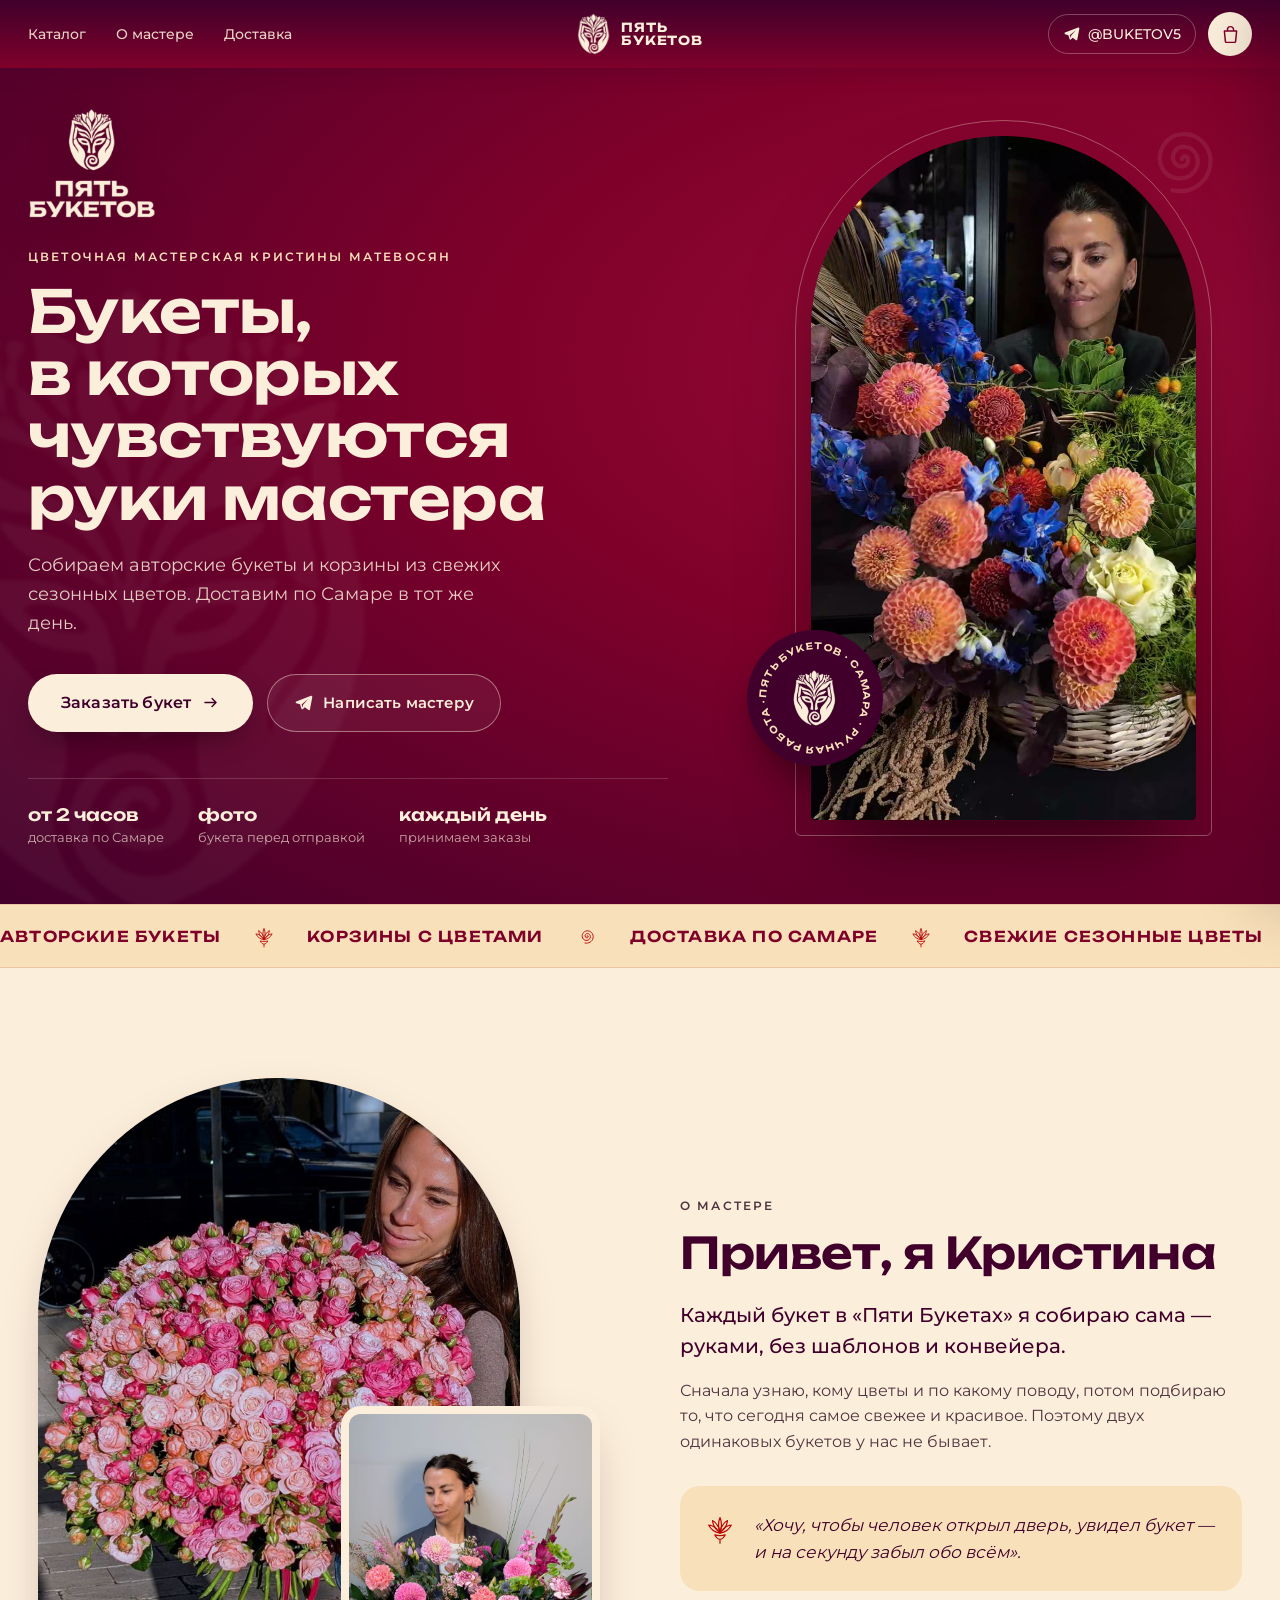
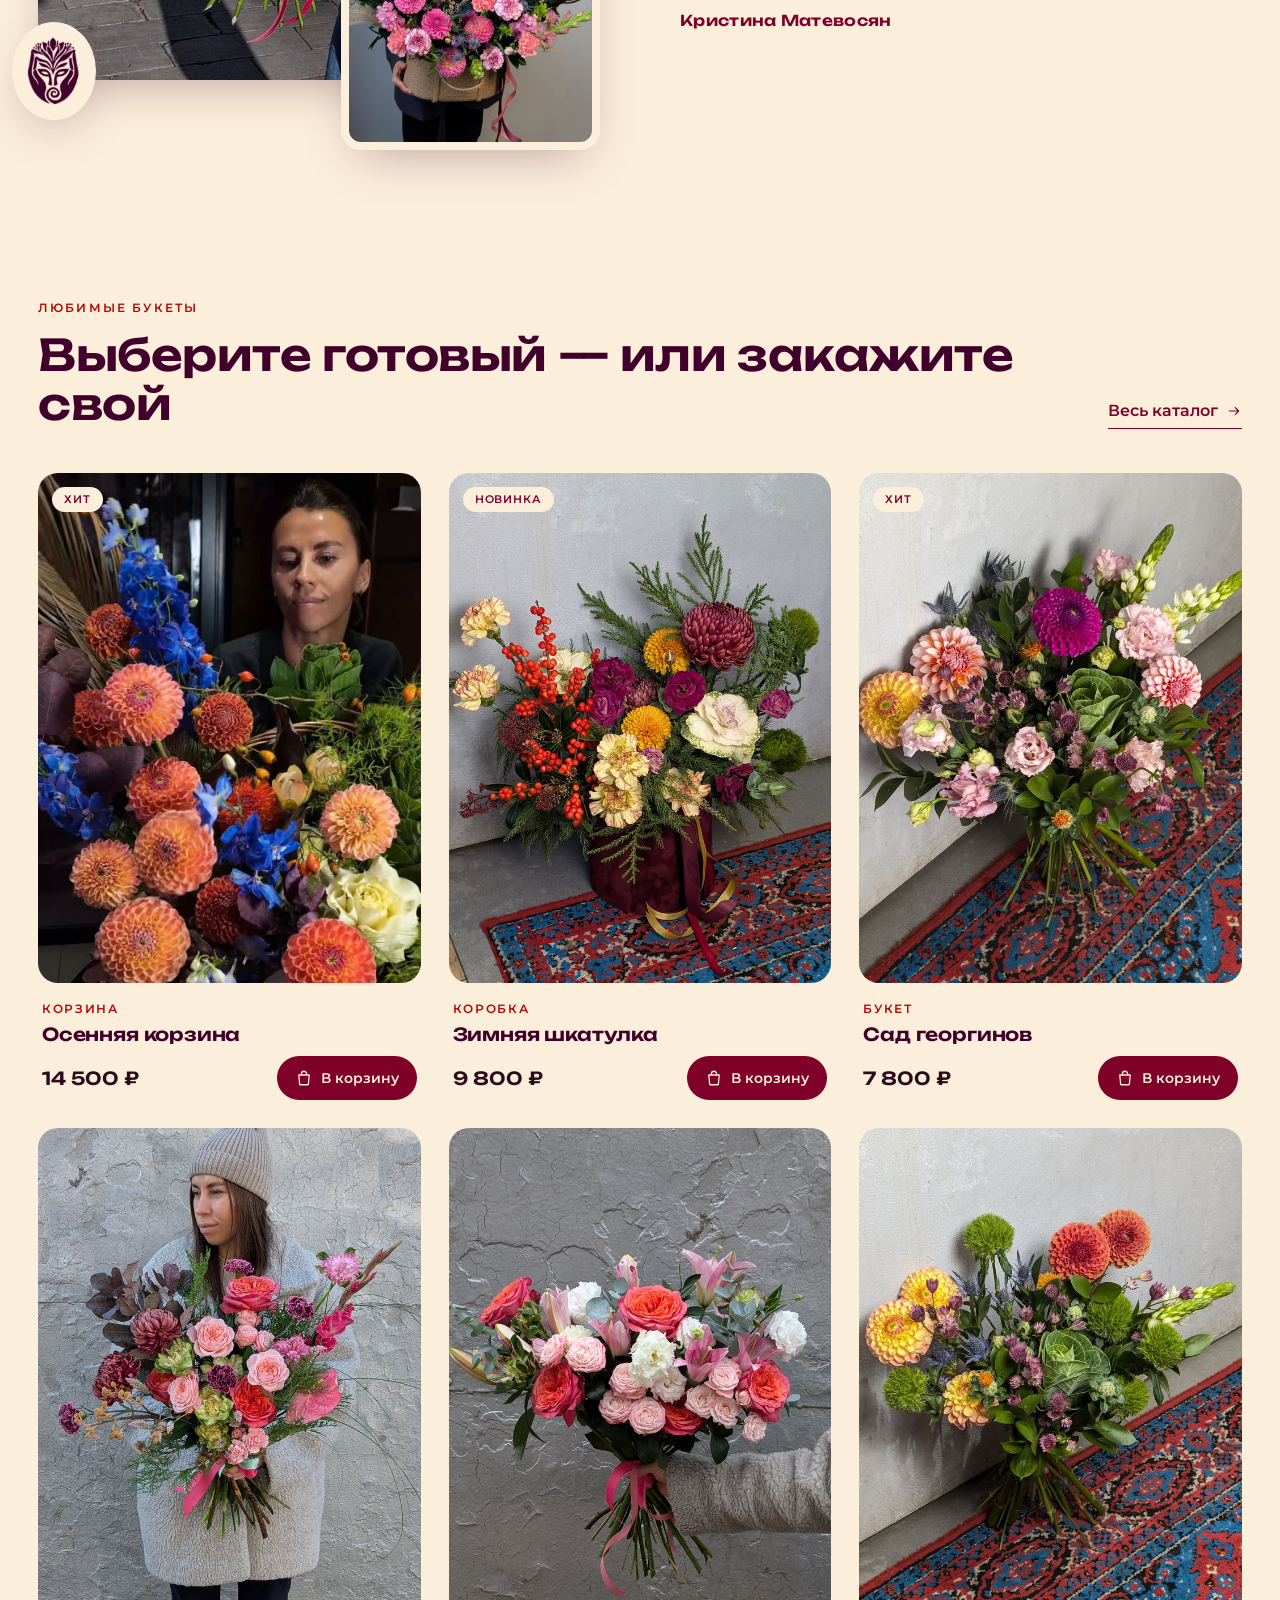
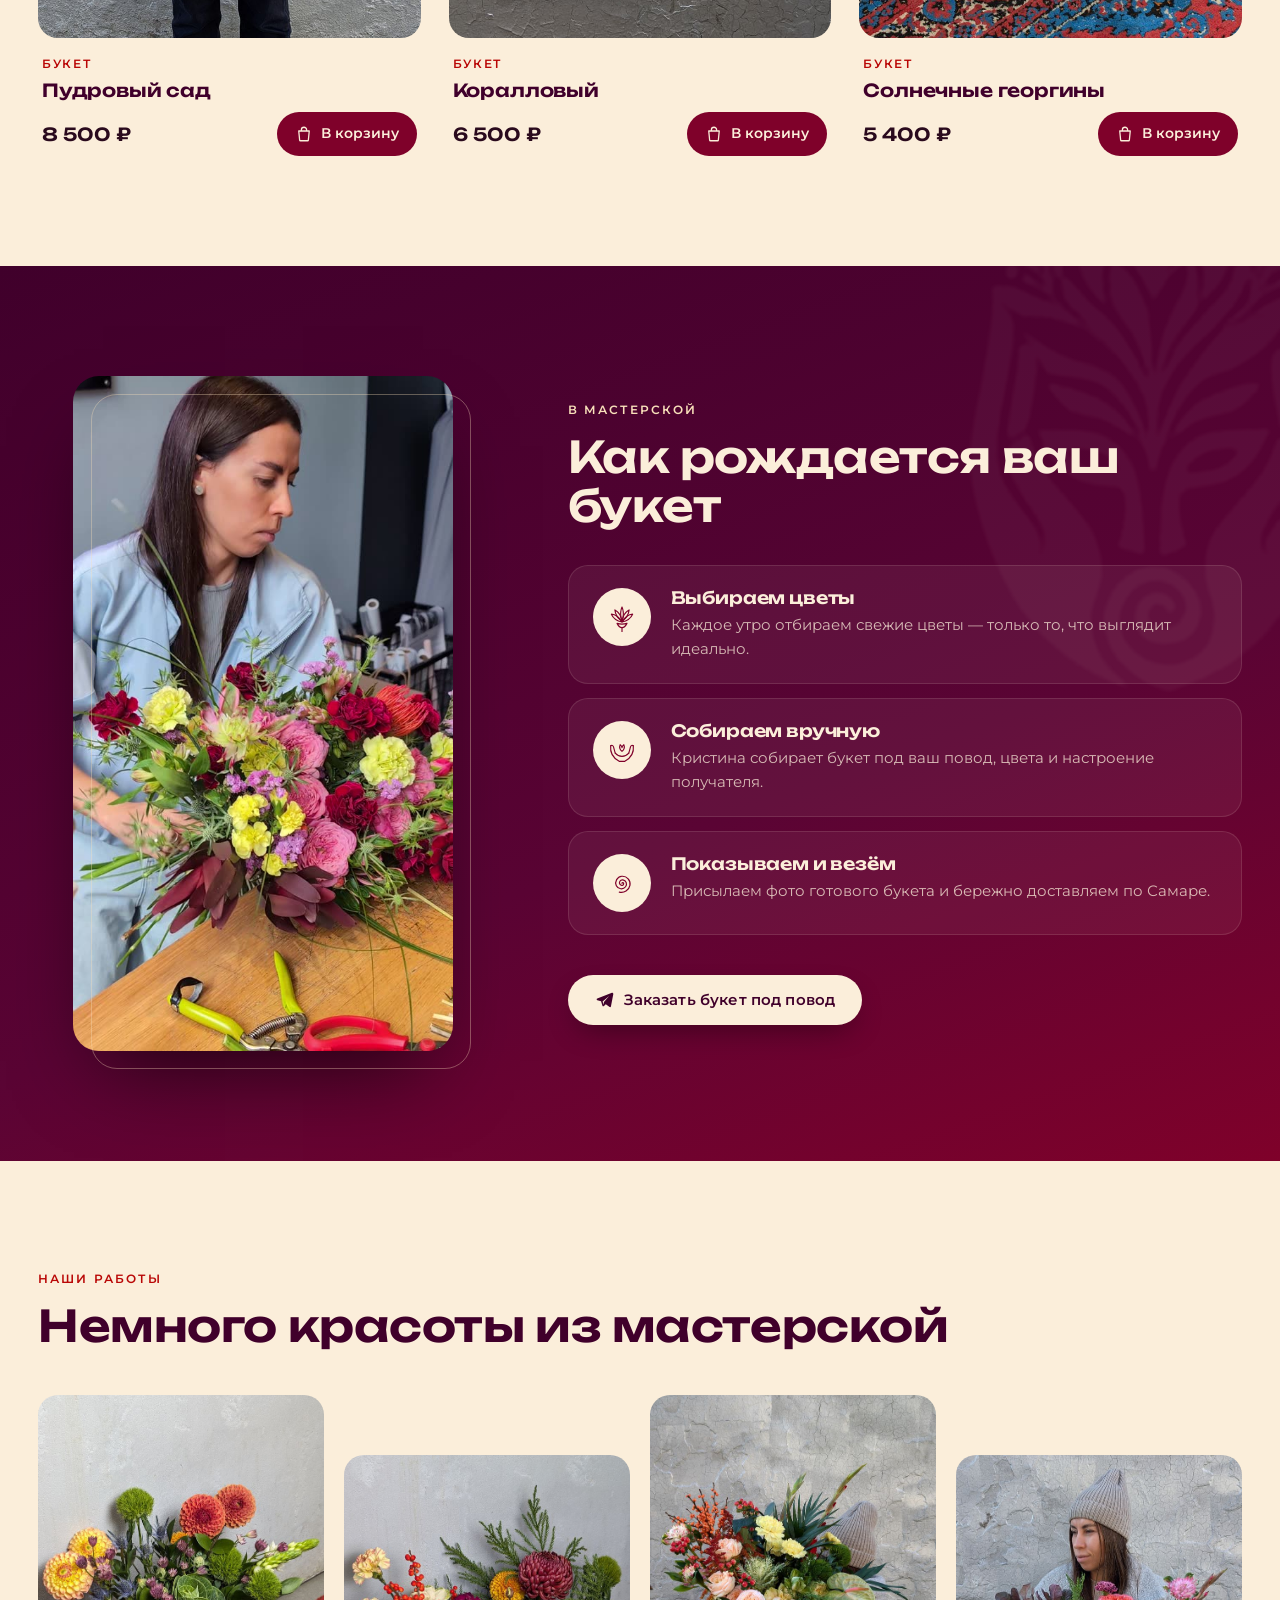
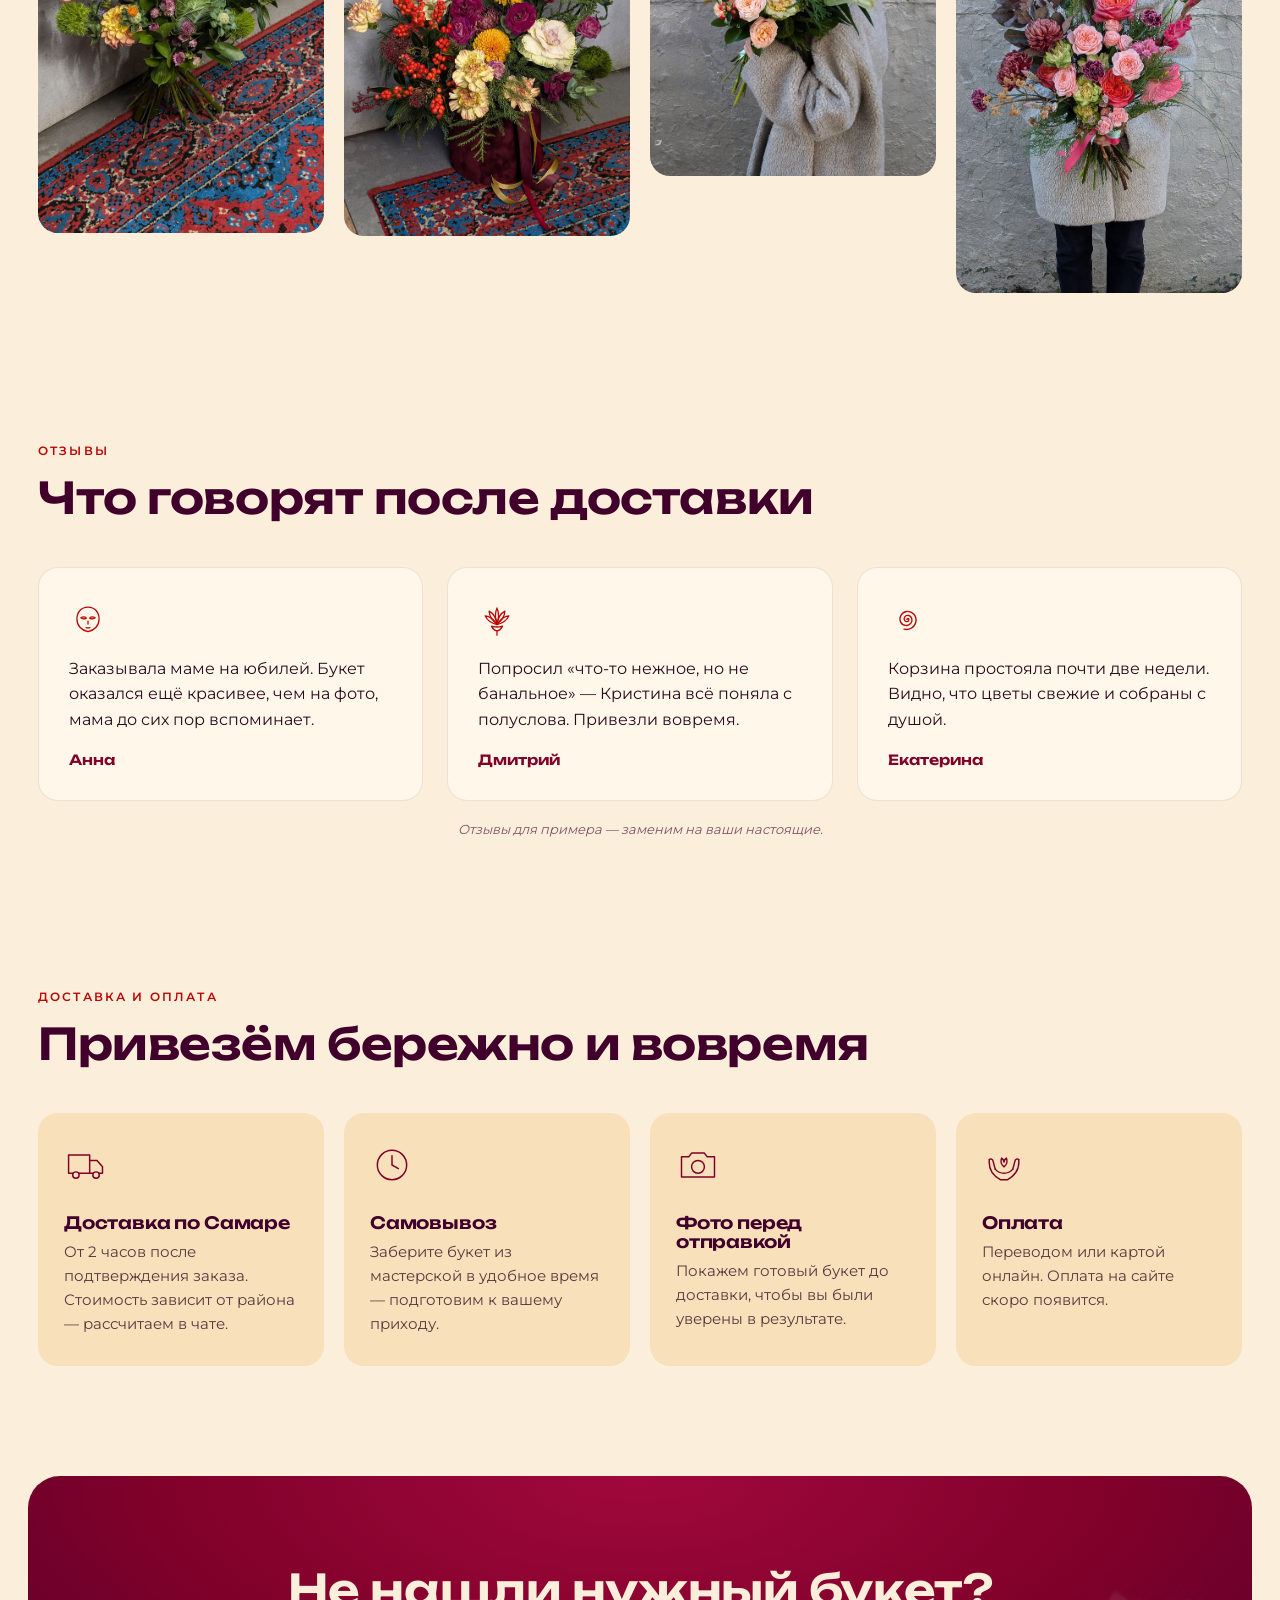
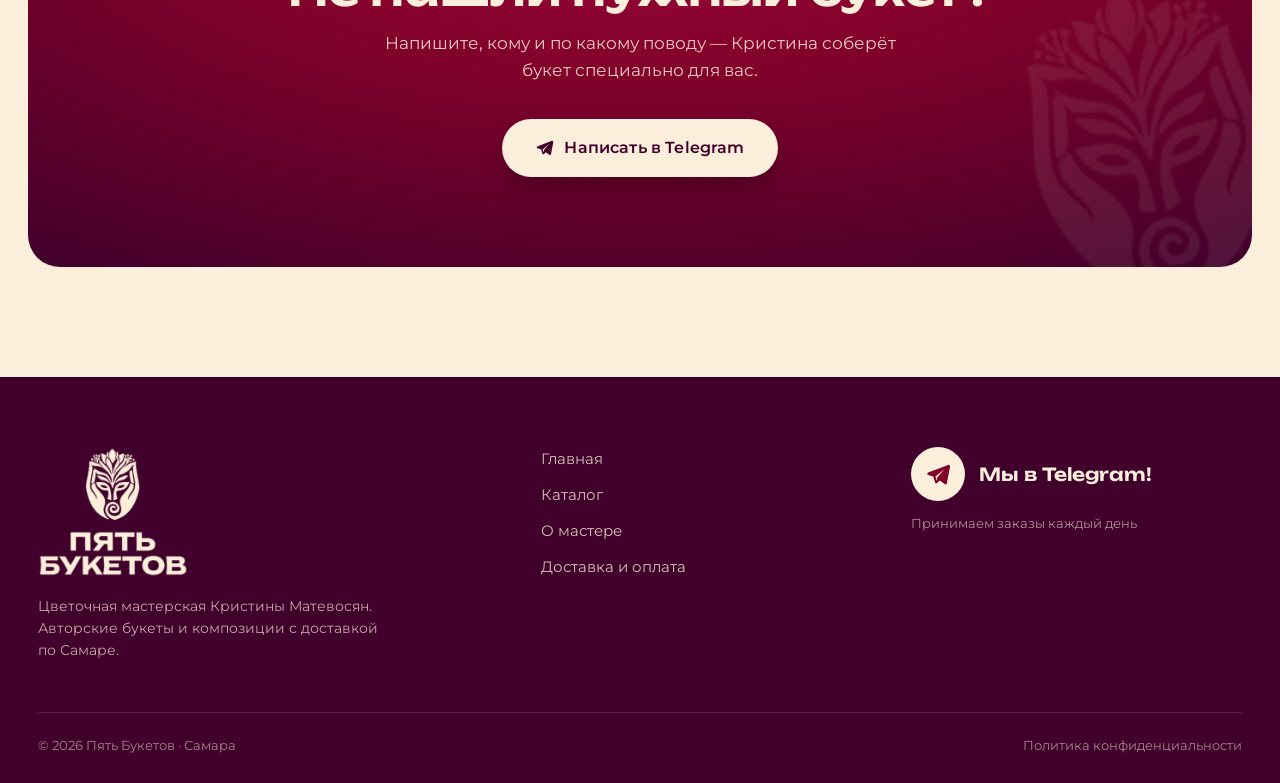
==== commit 5fbe15af: "Плавная прокрутка на телефоне" ====
--- a/index.html
+++ b/index.html
@@ -80,8 +80,8 @@
 
   <div class="marquee" aria-hidden="true">
     <div class="marquee-track">
-      <span>Авторские букеты</span><svg><use href="#i-protea"/></svg><span>Корзины с цветами</span><svg><use href="#i-spiral"/></svg><span>Доставка по Самаре</span><svg><use href="#i-protea"/></svg><span>Свежие сезонные цветы</span><svg><use href="#i-spiral"/></svg>
-      <span>Авторские букеты</span><svg><use href="#i-protea"/></svg><span>Корзины с цветами</span><svg><use href="#i-spiral"/></svg><span>Доставка по Самаре</span><svg><use href="#i-protea"/></svg><span>Свежие сезонные цветы</span><svg><use href="#i-spiral"/></svg>
+      <div class="marquee-group"><span>Авторские букеты</span><svg><use href="#i-protea"/></svg><span>Корзины с цветами</span><svg><use href="#i-spiral"/></svg><span>Доставка по Самаре</span><svg><use href="#i-protea"/></svg><span>Свежие сезонные цветы</span><svg><use href="#i-spiral"/></svg></div>
+      <div class="marquee-group"><span>Авторские букеты</span><svg><use href="#i-protea"/></svg><span>Корзины с цветами</span><svg><use href="#i-spiral"/></svg><span>Доставка по Самаре</span><svg><use href="#i-protea"/></svg><span>Свежие сезонные цветы</span><svg><use href="#i-spiral"/></svg></div>
     </div>
   </div>
 
--- a/style.css
+++ b/style.css
@@ -160,9 +160,10 @@
 .hero-facts b { font: 600 17px/1.2 var(--head); color: var(--cream); }
 .hero-media { position: relative; z-index: 1; order: 2; justify-self: center; height: min(76vh, 720px); aspect-ratio: 9 / 16; }
 .hero-media::before { content: ""; position: absolute; inset: -16px; border: 1px solid rgba(251, 238, 218, .35); border-radius: 999px 999px 28px 28px; }
-.hero-video { width: 100%; height: 100%; object-fit: cover; border-radius: 999px 999px 22px 22px; box-shadow: 0 40px 90px -30px rgba(0, 0, 0, .7); background: var(--plum); }
+.hero-video { transform: translateZ(0); width: 100%; height: 100%; object-fit: cover; border-radius: 999px 999px 22px 22px; box-shadow: 0 40px 90px -30px rgba(0, 0, 0, .7); background: var(--plum); }
 .hero-ring { position: absolute; left: -64px; bottom: 54px; width: 136px; height: 136px; display: grid; place-items: center; border-radius: 50%; background: var(--plum); box-shadow: 0 20px 40px -12px rgba(0, 0, 0, .5); }
-.hero-ring svg { position: absolute; inset: 6px; width: calc(100% - 12px); height: calc(100% - 12px); animation: spin 22s linear infinite; }
+.hero-ring svg { position: absolute; inset: 6px; width: calc(100% - 12px); height: calc(100% - 12px); animation: spin 22s linear infinite; will-change: transform; }
+.hero-ring { contain: layout paint; }
 .hero-ring text { fill: var(--sand); font: 600 15px var(--head); }
 .hero-ring img { width: 46px; height: auto; }
 @keyframes spin { to { transform: rotate(360deg); } }
@@ -179,11 +180,12 @@
 @keyframes rise { to { opacity: 1; transform: none; } }
 
 /* ================= marquee ================= */
-.marquee { overflow: hidden; background: var(--sand); color: var(--wine); padding: 18px 0; border-block: 1px solid rgba(127, 1, 42, .12); }
-.marquee-track { display: flex; align-items: center; gap: 30px; width: max-content; animation: marquee 34s linear infinite; }
+.marquee { overflow: hidden; background: var(--sand); color: var(--wine); padding: 18px 0; border-block: 1px solid rgba(127, 1, 42, .12); contain: paint; }
+.marquee-track { display: flex; width: max-content; will-change: transform; transform: translate3d(0, 0, 0); animation: marquee 34s linear infinite; backface-visibility: hidden; }
+.marquee-group { display: flex; flex: none; align-items: center; gap: 30px; padding-right: 30px; }
 .marquee span { font: 600 15px/1 var(--head); text-transform: uppercase; letter-spacing: .08em; white-space: nowrap; }
 .marquee svg { font-size: 26px; color: var(--red); }
-@keyframes marquee { to { transform: translateX(-50%); } }
+@keyframes marquee { from { transform: translate3d(0, 0, 0); } to { transform: translate3d(-50%, 0, 0); } }
 
 /* ================= sections ================= */
 section { position: relative; }
@@ -306,7 +308,7 @@
 .shop-hero-mark { position: absolute; right: max(28px, calc((100vw - 1260px) / 2 + 28px)); top: 50%; width: 150px; height: auto; transform: translateY(-50%) rotate(-8deg); opacity: .9; }
 .filters { position: sticky; top: var(--hh); z-index: 30; background: rgba(253, 245, 232, .92); backdrop-filter: blur(12px); border-bottom: 1px solid rgba(127, 1, 42, .1); }
 .filters-inner { max-width: 1260px; margin: 0 auto; padding: 14px 28px; display: flex; align-items: center; justify-content: space-between; gap: 16px; }
-.chips { display: flex; gap: 8px; overflow-x: auto; scrollbar-width: none; }
+.chips { display: flex; gap: 8px; overflow-x: auto; overflow-y: hidden; -webkit-overflow-scrolling: touch; overscroll-behavior-x: contain; touch-action: pan-x pan-y; scrollbar-width: none; }
 .chips::-webkit-scrollbar { display: none; }
 .chip { flex: none; height: 40px; padding: 0 16px; border-radius: 999px; border: 1.5px solid rgba(127, 1, 42, .2); background: transparent; font-size: 14px; font-weight: 500; color: var(--plum); transition: .25s; }
 .chip:hover { border-color: var(--wine); }
@@ -392,6 +394,13 @@
 .js .reveal.is-in { opacity: 1; transform: none; }
 .work.reveal.is-in:nth-child(even) { transform: none; }
 
+/* ================= touch / performance ================= */
+@media (hover: none) {
+  .btn:hover, .card-add:hover, .cart-btn:hover, .review:hover, .dcard:hover, .steps li:hover { transform: none; }
+  .card:hover .card-photo img, .work:hover img, .about-photos:hover .about-main img { transform: none; }
+  .card:hover .card-photo::after { opacity: 0; }
+}
+
 /* ================= responsive ================= */
 @media (max-width: 1100px) {
   .delivery-grid { grid-template-columns: repeat(2, 1fr); }
@@ -413,7 +422,7 @@
   .hero-media::before { display: none; }
   .hero-media::after { content: ""; position: absolute; inset: 0; background: linear-gradient(180deg, rgba(64, 0, 43, .5) 0%, rgba(64, 0, 43, .05) 26%, rgba(64, 0, 43, .45) 50%, rgba(64, 0, 43, .92) 74%, var(--plum) 100%); }
   .hero-video { border-radius: 0; box-shadow: none; }
-  .hero-ring { left: auto; right: 16px; bottom: auto; top: calc(var(--hh) + 16px); width: 96px; height: 96px; background: rgba(64, 0, 43, .55); backdrop-filter: blur(6px); z-index: 2; }
+  .hero-ring { left: auto; right: 16px; bottom: auto; top: calc(var(--hh) + 16px); width: 96px; height: 96px; background: rgba(64, 0, 43, .78); z-index: 2; }
   .hero-ring text { font-size: 16px; }
   .hero-ring img { width: 32px; }
   .hero-spiral { display: none; }
@@ -434,16 +443,18 @@
   .about-photos { padding: 0 54px 54px 0; }
   .about-mark { width: 66px; left: -8px; }
   .section-head { flex-direction: column; align-items: flex-start; margin-bottom: 28px; }
-  .hits-row { display: flex; overflow-x: auto; scroll-snap-type: x mandatory; gap: 16px; margin: 0 -18px; padding: 0 18px 10px; scrollbar-width: none; }
+  .hits-row { display: flex; gap: 14px; margin: 0 -18px; padding: 0 18px 10px; overflow-x: auto; overflow-y: hidden; -webkit-overflow-scrolling: touch; scroll-snap-type: x proximity; scroll-padding-inline: 18px; overscroll-behavior-x: contain; touch-action: pan-x pan-y; scrollbar-width: none; scroll-behavior: auto; }
   .hits-row::-webkit-scrollbar { display: none; }
-  .hits-row .card { flex: 0 0 74%; scroll-snap-align: start; }
+  .hits-row::after { content: ""; flex: 0 0 4px; }
+  .hits-row .card { flex: 0 0 82%; scroll-snap-align: start; }
   .studio { grid-template-columns: 1fr; gap: 44px; padding: 76px 18px; }
   .studio-video { width: min(78%, 320px); }
   .works-grid { grid-template-columns: repeat(2, 1fr); gap: 12px; }
   .work:nth-child(even) { margin-top: 36px; }
   .work span { opacity: 1; transform: none; font-size: 12px; left: 10px; bottom: 10px; padding: 6px 10px; }
-  .reviews-row { display: flex; overflow-x: auto; scroll-snap-type: x mandatory; gap: 14px; margin: 0 -18px; padding: 0 18px 10px; scrollbar-width: none; }
-  .review { flex: 0 0 82%; scroll-snap-align: start; }
+  .reviews-row { grid-template-columns: 1fr; gap: 12px; }
+  .review { padding: 24px 22px; gap: 12px; }
+  .review-ico { font-size: 30px; }
   .delivery-grid { gap: 12px; }
   .dcard { padding: 22px 18px; }
   .dcard svg { font-size: 36px; margin-bottom: 12px; }
@@ -479,7 +490,7 @@
   .modal-photo img { aspect-ratio: 4 / 3.4; }
   .modal-info { padding: 24px 22px 30px; }
 
-  .tabbar { position: fixed; z-index: 60; left: 12px; right: 12px; bottom: calc(12px + env(safe-area-inset-bottom)); display: grid; grid-template-columns: 1fr 1.4fr auto; gap: 8px; padding: 7px; border-radius: 999px; background: rgba(64, 0, 43, .94); backdrop-filter: blur(12px); box-shadow: 0 16px 40px -10px rgba(40, 0, 25, .6); }
+  .tabbar { position: fixed; z-index: 60; left: 12px; right: 12px; bottom: calc(12px + env(safe-area-inset-bottom)); display: grid; grid-template-columns: 1fr 1.4fr auto; gap: 8px; padding: 7px; border-radius: 999px; background: var(--plum); box-shadow: 0 10px 24px -10px rgba(40, 0, 25, .6); transform: translateZ(0); }
   .tabbar a, .tabbar button { height: 46px; border-radius: 999px; border: 0; display: flex; align-items: center; justify-content: center; gap: 8px; font-size: 14px; font-weight: 600; color: var(--cream); background: transparent; position: relative; }
   .tab-cart { background: var(--cream) !important; color: var(--wine) !important; }
   .tab-cart svg { font-size: 19px; }
@@ -489,6 +500,15 @@
   .toast { bottom: calc(84px + env(safe-area-inset-bottom)); }
   body.page-shop .catalog { padding-bottom: 40px; }
 }
+@media (max-width: 900px) {
+  html { scroll-behavior: auto; }
+  .filters { background: #fdf5e8; backdrop-filter: none; -webkit-backdrop-filter: none; }
+  .btn-ghost { backdrop-filter: none; -webkit-backdrop-filter: none; background: rgba(64, 0, 43, .35); }
+  .header { box-shadow: 0 3px 12px rgba(64, 0, 43, .3); transition: none; }
+  .header.is-scrolled { box-shadow: 0 3px 12px rgba(64, 0, 43, .3); }
+  .js .reveal { transform: translate3d(0, 18px, 0); transition-duration: .6s; }
+  .hits-row .card.reveal { opacity: 1; transform: none; transition: none; }
+}
 @media (max-width: 420px) {
   .header-tg { display: none; }
   .delivery-grid { grid-template-columns: 1fr 1fr; }
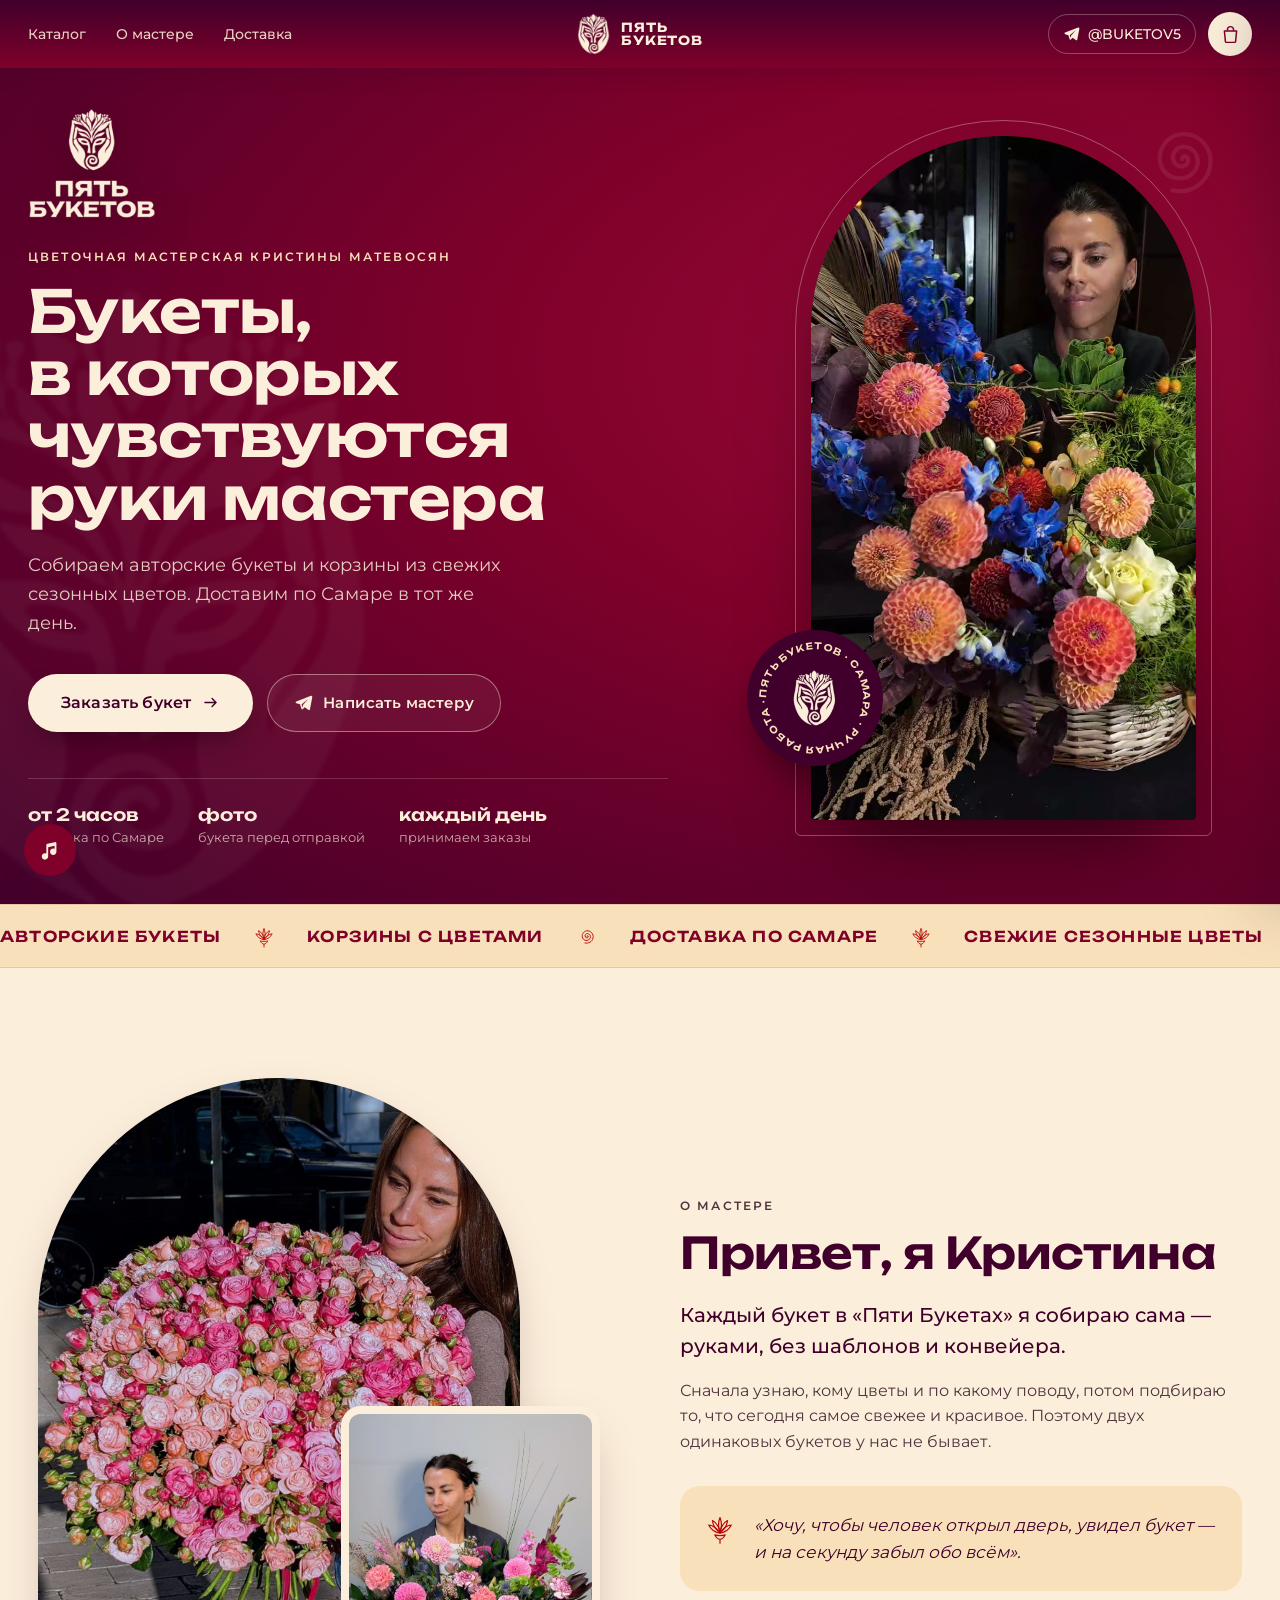
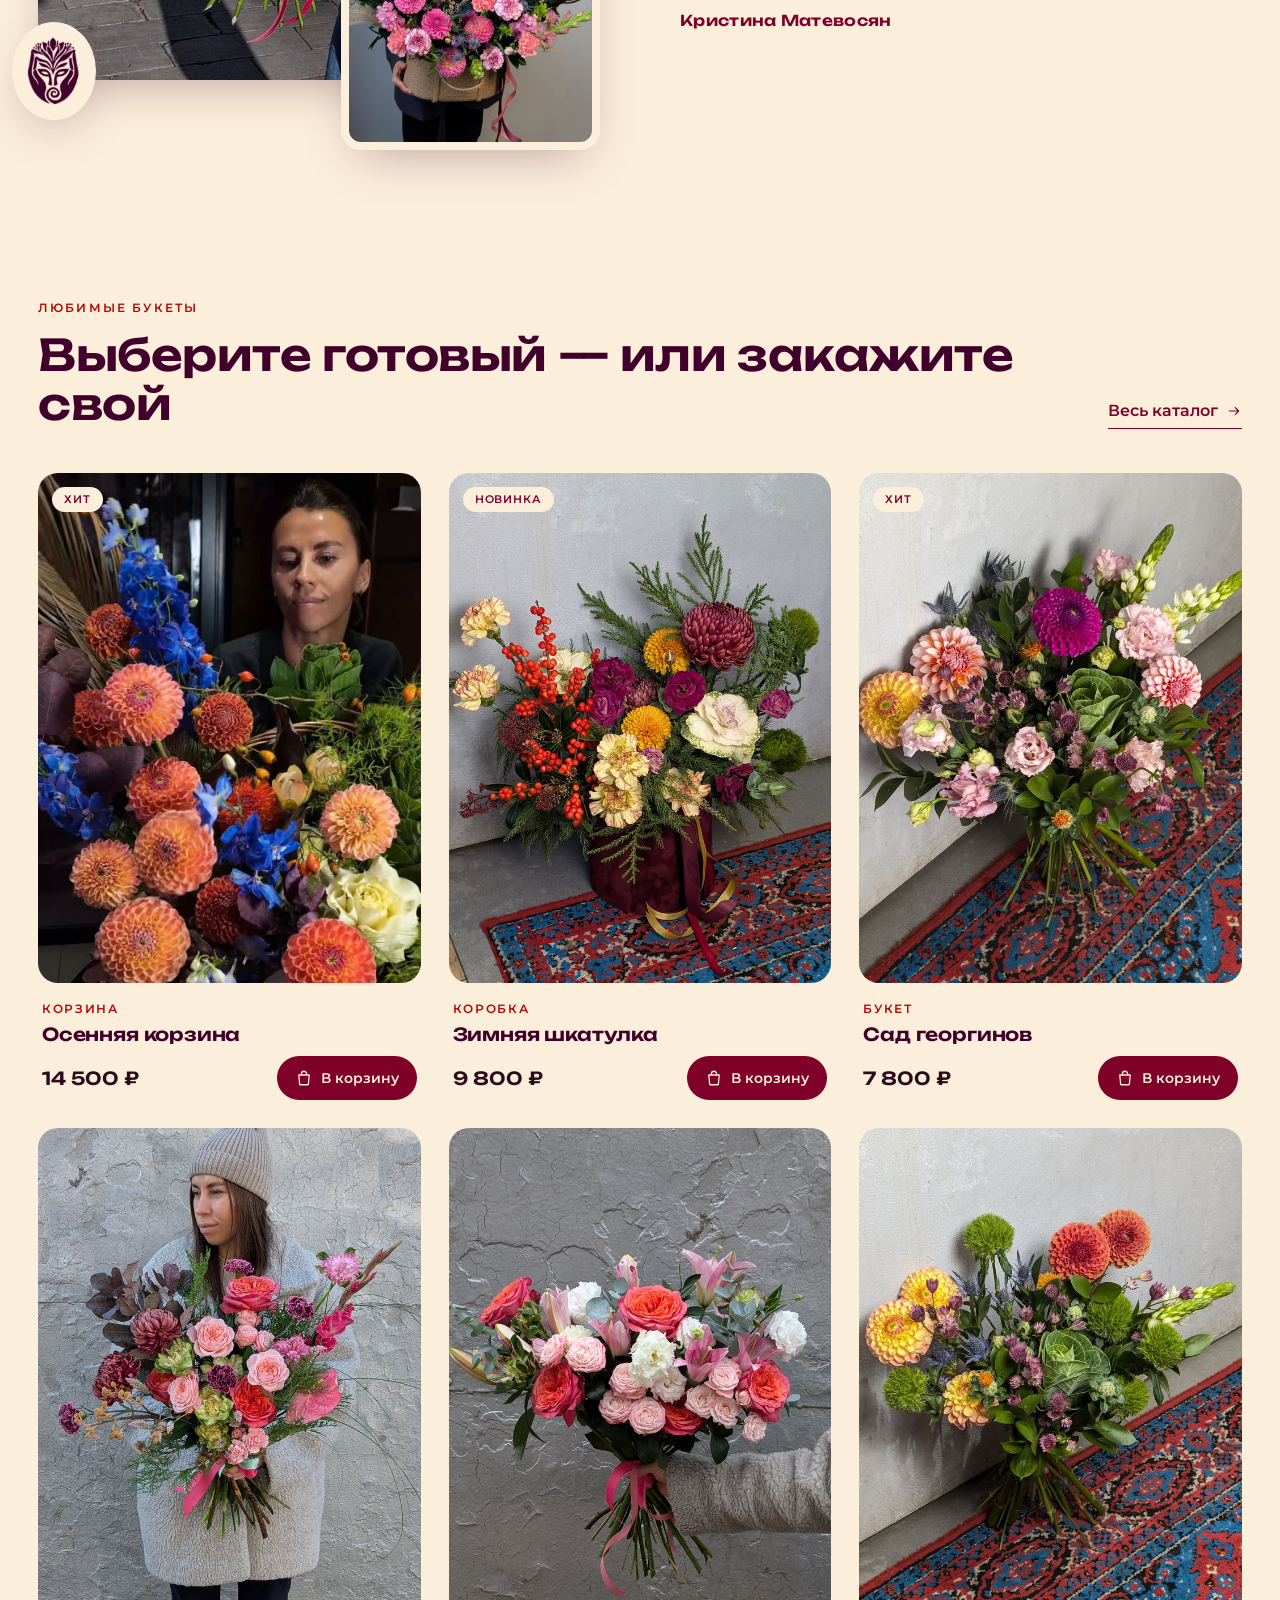
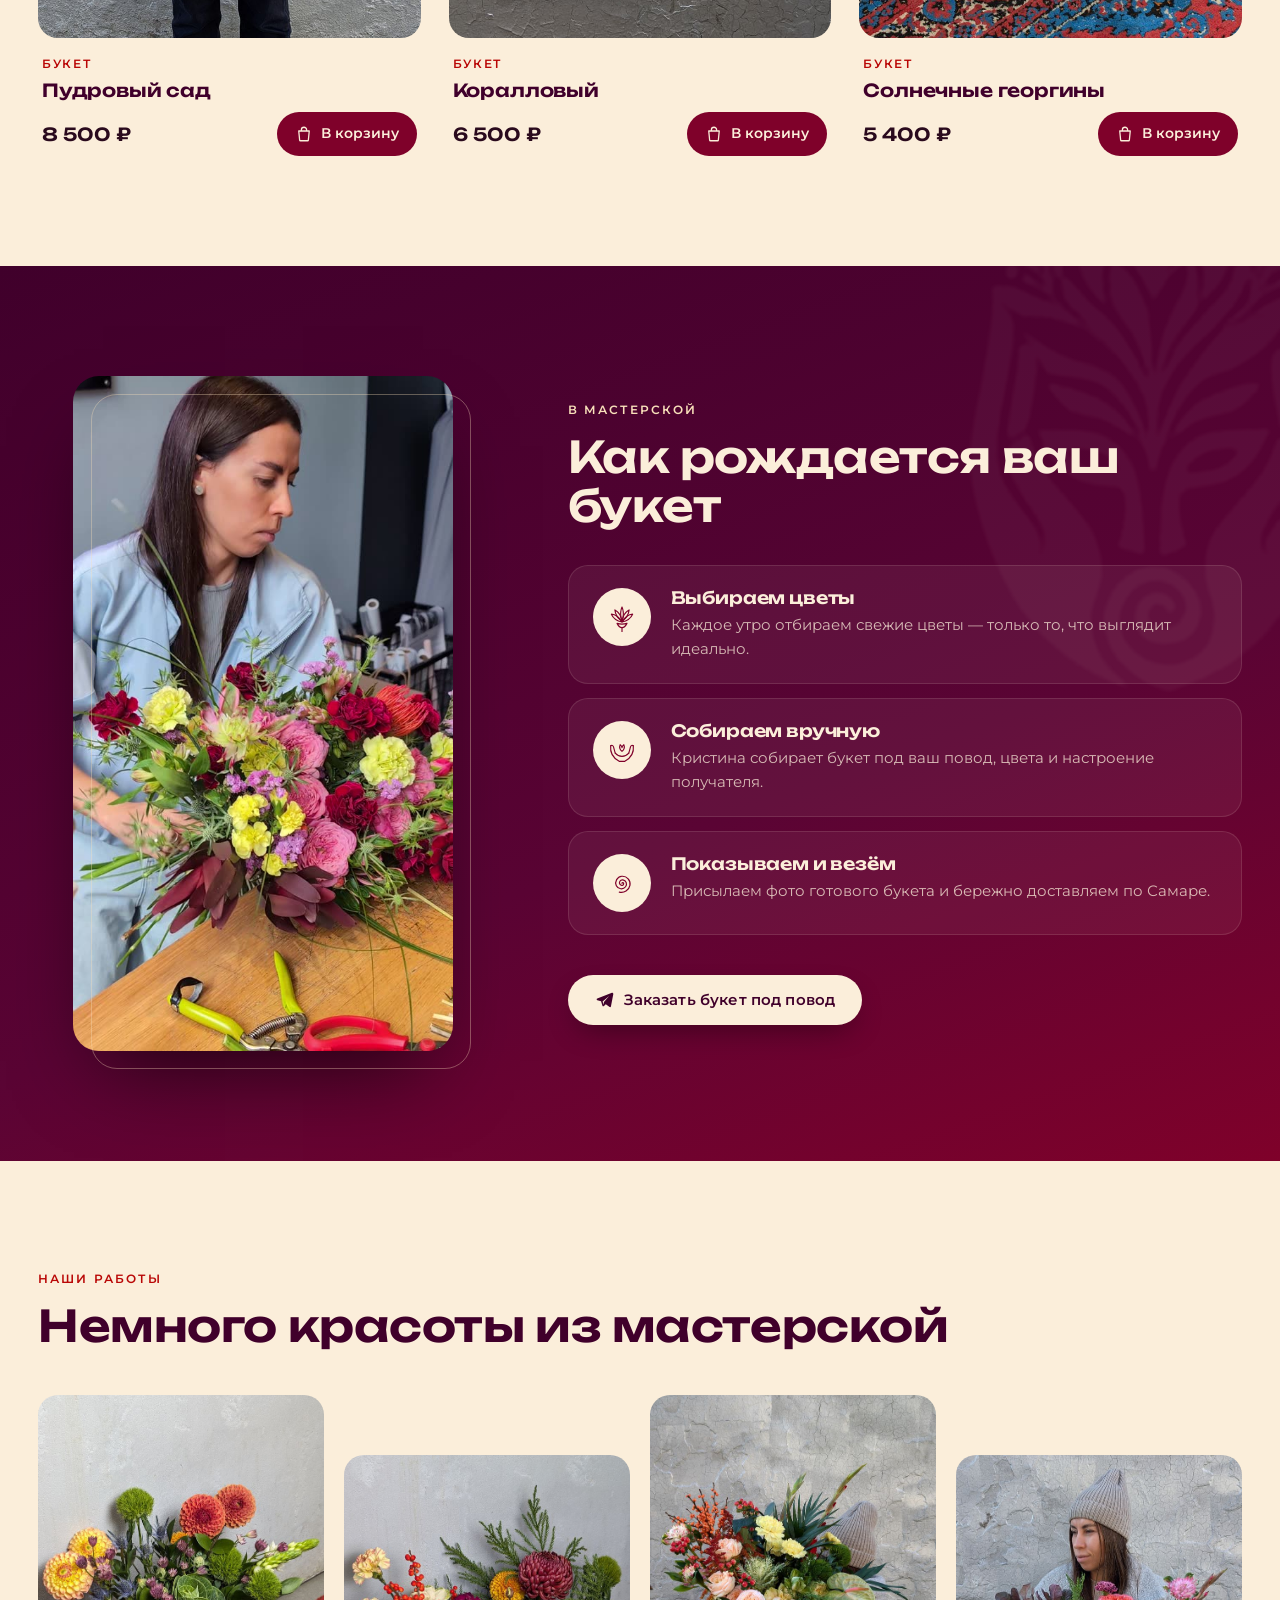
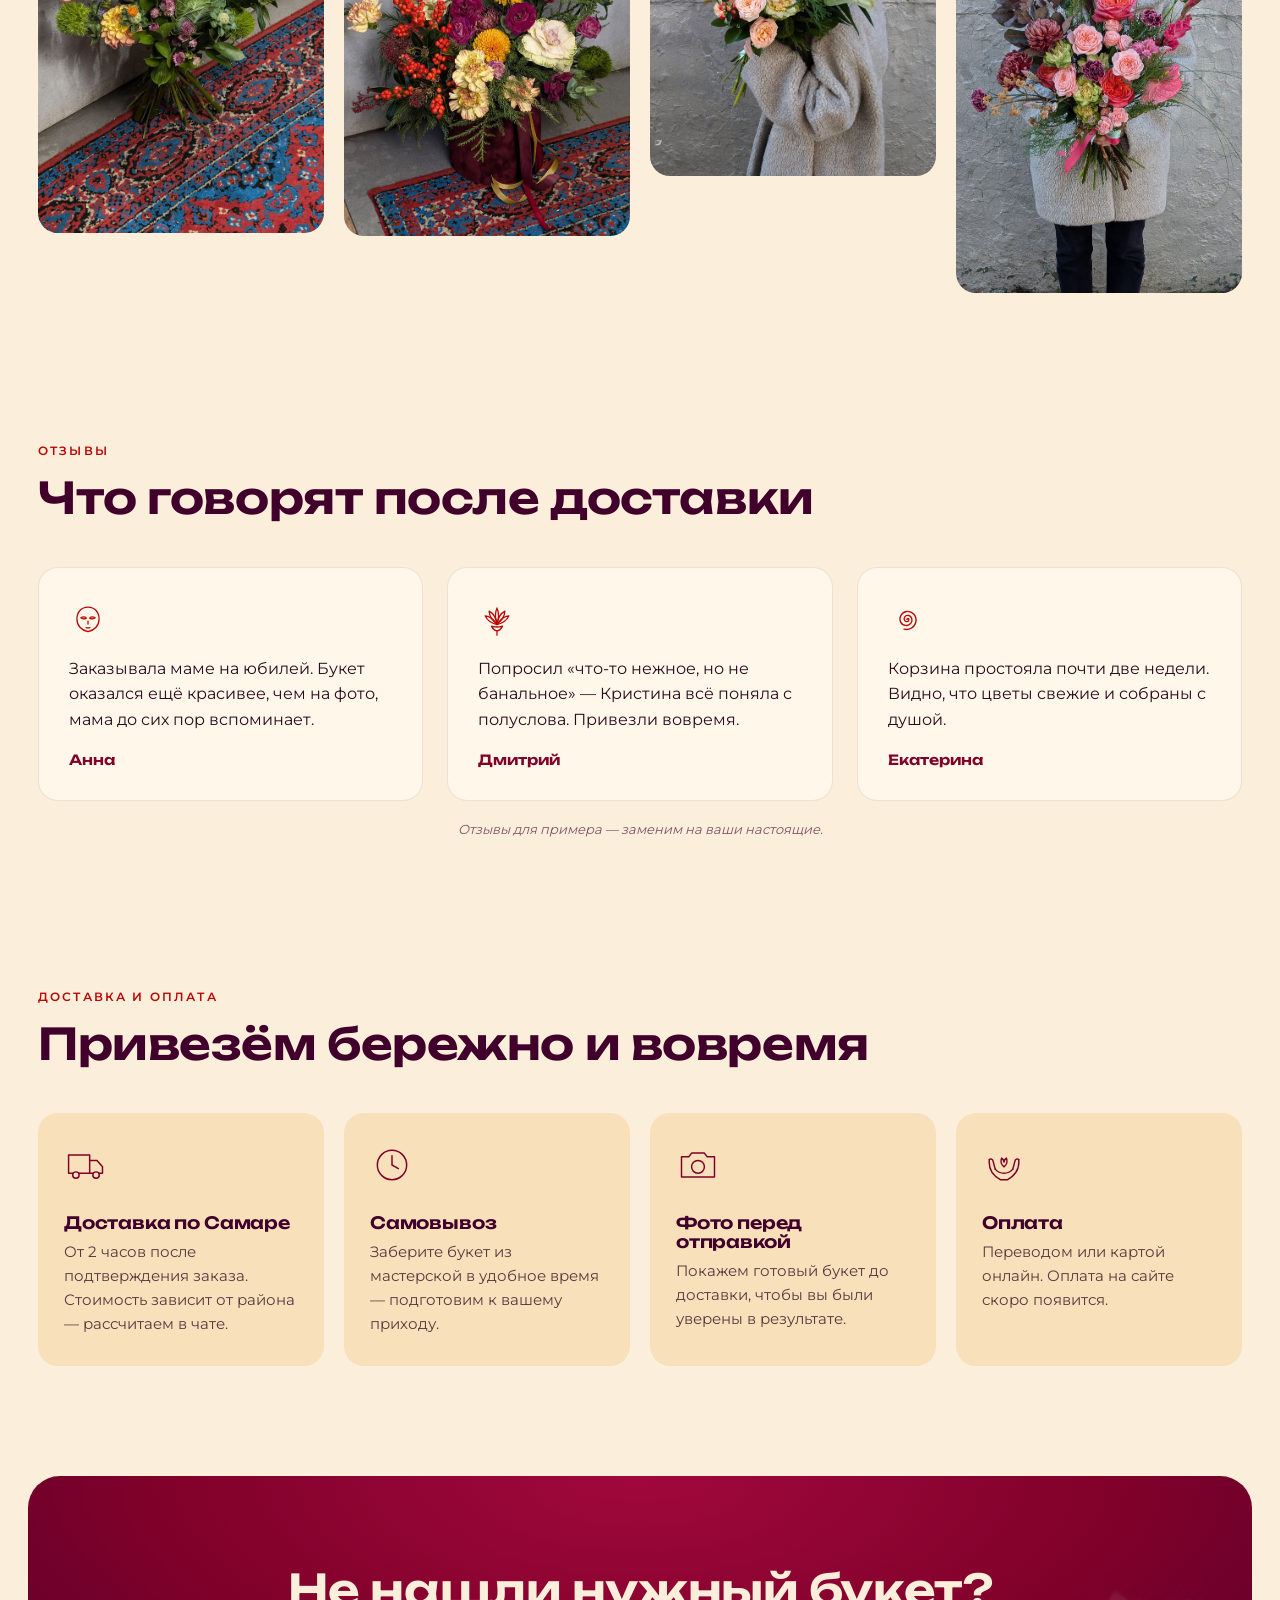
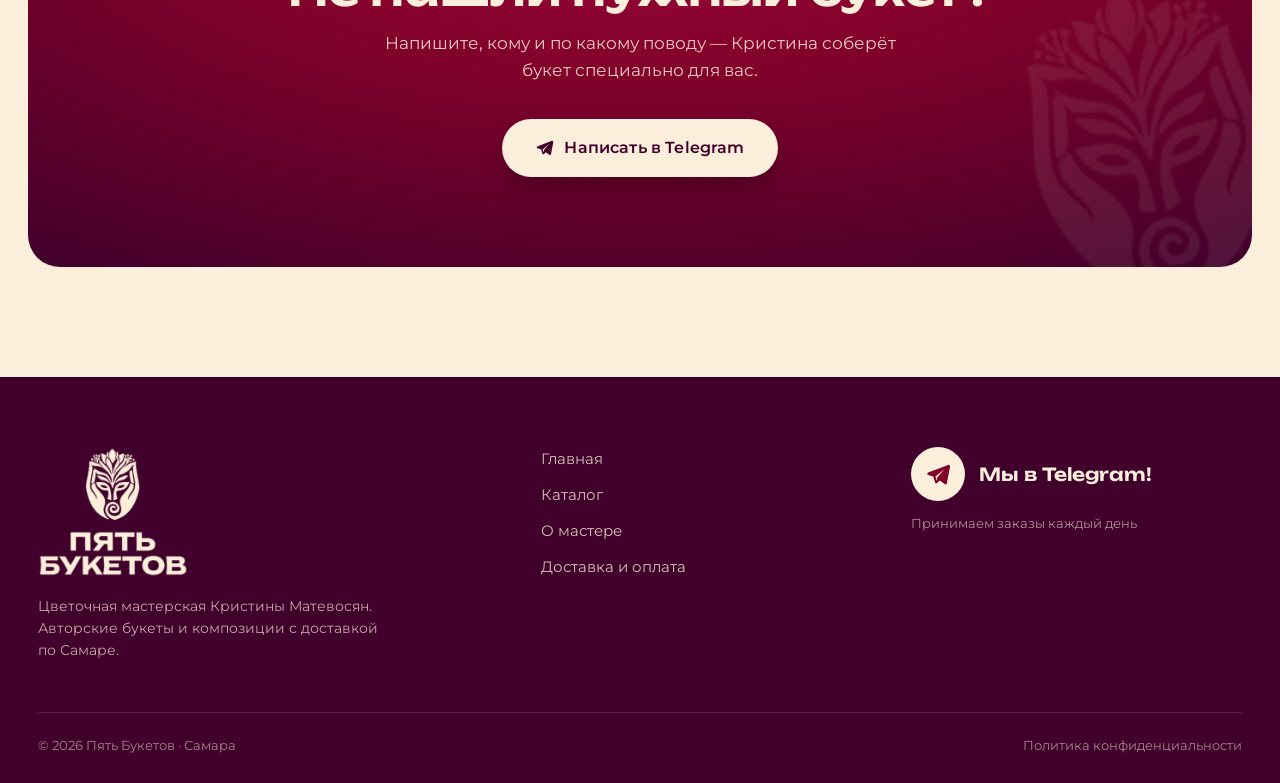
==== commit e9c7f29f: "Background music + full-size photo view" ====
--- a/index.html
+++ b/index.html
@@ -19,6 +19,7 @@
 <body class="page-home">
 <svg width="0" height="0" style="position:absolute" aria-hidden="true">
   <symbol id="i-tg" viewBox="0 0 24 24"><path fill="currentColor" d="M21.4 3.6 2.9 10.7c-1.1.4-1 1.9.1 2.2l4.6 1.4 1.8 5.7c.2.7 1.1.9 1.6.4l2.6-2.5 4.9 3.6c.6.4 1.5.1 1.6-.6l3-15.6c.2-1-.8-1.9-1.8-1.7ZM9.6 14.4l8.3-6.9-6.6 7.8-.3 3.2-1.4-4.1Z"/></symbol>
+  <symbol id="i-note" viewBox="0 0 24 24"><path fill="currentColor" d="M10 19a3.5 3.5 0 1 1-2-3.16V6.7c0-.7.5-1.3 1.2-1.45l8-1.8A1.5 1.5 0 0 1 19 4.9v8.94A3.5 3.5 0 1 1 17 10.7V7.38l-7 1.57V19Z"/></symbol>
   <symbol id="i-bag" viewBox="0 0 24 24"><path fill="none" stroke="currentColor" stroke-width="1.7" stroke-linecap="round" stroke-linejoin="round" d="M5 8h14l-1.2 12.1a1 1 0 0 1-1 .9H7.2a1 1 0 0 1-1-.9L5 8Zm3.5 0V6.5a3.5 3.5 0 0 1 7 0V8"/></symbol>
   <symbol id="i-arrow" viewBox="0 0 24 24"><path fill="none" stroke="currentColor" stroke-width="1.8" stroke-linecap="round" stroke-linejoin="round" d="M5 12h14m-5-5 5 5-5 5"/></symbol>
   <symbol id="i-close" viewBox="0 0 24 24"><path fill="none" stroke="currentColor" stroke-width="1.8" stroke-linecap="round" d="m6 6 12 12M18 6 6 18"/></symbol>
@@ -141,10 +142,10 @@
       </div>
     </div>
     <div class="works-grid">
-      <a class="work w-tall reveal" href="shop.html#dahlia-orange"><img src="assets/photos/dahlia-orange.jpg" alt="Букет с оранжевыми георгинами и диантусом" loading="lazy" width="675" height="1200"><span>Солнечные георгины</span></a>
-      <a class="work reveal" href="shop.html#berry-box"><img src="assets/photos/berry-box.jpg" alt="Бархатная коробка с хризантемами и ягодами илекса" loading="lazy" width="675" height="1200"><span>Зимняя шкатулка</span></a>
-      <a class="work reveal" href="shop.html#peach-ilex"><img src="assets/photos/peach-ilex.jpg" alt="Букет с персиковыми розами и антуриумом" loading="lazy" width="675" height="1200"><span>Персиковый</span></a>
-      <a class="work w-tall reveal" href="shop.html#kristina-coat"><img src="assets/photos/kristina-coat.jpg" alt="Кристина с букетом садовых роз" loading="lazy" width="675" height="1200"><span>Пудровый сад</span></a>
+      <a class="work w-tall reveal" href="shop.html#dahlia-orange" data-lightbox="assets/photos/dahlia-orange.jpg" data-lightbox-cap="Солнечные георгины"><img src="assets/photos/dahlia-orange.jpg" alt="Букет с оранжевыми георгинами и диантусом" loading="lazy" width="675" height="1200"><span>Солнечные георгины</span></a>
+      <a class="work reveal" href="shop.html#berry-box" data-lightbox="assets/photos/berry-box.jpg" data-lightbox-cap="Зимняя шкатулка"><img src="assets/photos/berry-box.jpg" alt="Бархатная коробка с хризантемами и ягодами илекса" loading="lazy" width="675" height="1200"><span>Зимняя шкатулка</span></a>
+      <a class="work reveal" href="shop.html#peach-ilex" data-lightbox="assets/photos/peach-ilex.jpg" data-lightbox-cap="Персиковый"><img src="assets/photos/peach-ilex.jpg" alt="Букет с персиковыми розами и антуриумом" loading="lazy" width="675" height="1200"><span>Персиковый</span></a>
+      <a class="work w-tall reveal" href="shop.html#kristina-coat" data-lightbox="assets/photos/kristina-coat.jpg" data-lightbox-cap="Пудровый сад"><img src="assets/photos/kristina-coat.jpg" alt="Кристина с букетом садовых роз" loading="lazy" width="675" height="1200"><span>Пудровый сад</span></a>
     </div>
   </section>
 
@@ -185,6 +186,31 @@
     <a class="btn btn-light btn-lg reveal" href="https://t.me/BUKETOV5" target="_blank" rel="noopener"><svg><use href="#i-tg"/></svg>Написать в Telegram</a>
   </section>
 </main>
+<div class="modal" id="product-modal" aria-hidden="true">
+  <div class="modal-shade" data-close-modal></div>
+  <div class="modal-card" role="dialog" aria-modal="true" aria-labelledby="pm-title">
+    <button class="icon-btn modal-x" type="button" data-close-modal aria-label="Закрыть"><svg><use href="#i-close"/></svg></button>
+    <div class="modal-photo"><img data-pm-img src="" alt=""></div>
+    <div class="modal-info">
+      <p class="eyebrow eyebrow-dark" data-pm-kind></p>
+      <h2 id="pm-title" data-pm-name></h2>
+      <p class="modal-price" data-pm-price></p>
+      <div class="modal-copy">
+        <p data-pm-text></p>
+        <ul class="modal-list">
+          <li>Собираем в день заказа</li>
+          <li>Пришлём фото перед доставкой</li>
+          <li>Добавим открытку с вашим текстом</li>
+        </ul>
+      </div>
+      <div class="modal-actions">
+        <button class="btn btn-dark btn-wide" type="button" data-pm-add>В корзину</button>
+        <a class="btn btn-ghost-dark btn-wide" data-pm-tg href="https://t.me/BUKETOV5" target="_blank" rel="noopener"><svg><use href="#i-tg"/></svg>Спросить в Telegram</a>
+      </div>
+    </div>
+  </div>
+</div>
+
 <footer class="footer">
   <div class="footer-inner">
     <div class="footer-brand">
@@ -210,6 +236,15 @@
     <span>Политика конфиденциальности</span>
   </div>
 </footer>
+
+<div class="lightbox" id="lightbox" aria-hidden="true">
+  <div class="lightbox-shade" data-close-lightbox></div>
+  <figure class="lightbox-stage" role="dialog" aria-modal="true" aria-label="Просмотр фото">
+    <button class="icon-btn lightbox-x" type="button" data-close-lightbox aria-label="Закрыть"><svg><use href="#i-close"/></svg></button>
+    <img data-lb-img src="" alt="">
+    <figcaption data-lb-cap></figcaption>
+  </figure>
+</div>
 
 <div class="drawer-shade" data-close-cart></div>
 <aside class="drawer" id="cart" aria-label="Корзина" aria-hidden="true">
@@ -244,6 +279,11 @@
 </aside>
 <div class="toast" id="toast" role="status" aria-live="polite"></div>
 
+<button class="music-btn" type="button" data-music-btn aria-label="Включить музыку" aria-pressed="false">
+  <svg class="music-btn-note" aria-hidden="true"><use href="#i-note"/></svg>
+  <span class="music-eq" aria-hidden="true"><i></i><i></i><i></i></span>
+</button>
+
 <nav class="tabbar" aria-label="Быстрые действия">
   <a href="shop.html" class="tab-cat">Каталог</a>
   <button type="button" class="tab-cart" data-open-cart><svg><use href="#i-bag"/></svg><span data-cart-sum>Корзина</span><b class="cart-count" data-cart-count>0</b></button>
--- a/style.css
+++ b/style.css
@@ -335,16 +335,19 @@
 .perks svg { font-size: 30px; color: var(--wine); --bg: #fdf5e8; }
 
 /* modal */
-.modal { position: fixed; inset: 0; z-index: 80; display: grid; place-items: center; padding: 20px; visibility: hidden; }
+.modal { position: fixed; inset: 0; z-index: 80; display: grid; place-items: center; padding: 16px; visibility: hidden; }
 .modal.is-on { visibility: visible; }
-.modal-shade { position: absolute; inset: 0; background: rgba(40, 0, 25, .55); backdrop-filter: blur(4px); opacity: 0; transition: opacity .35s; }
+.modal-shade { position: absolute; inset: 0; background: rgba(40, 0, 25, .62); opacity: 0; transition: opacity .3s var(--ease); }
 .modal.is-on .modal-shade { opacity: 1; }
-.modal-card { position: relative; display: grid; grid-template-columns: 1fr 1fr; width: min(920px, 100%); max-height: calc(100vh - 40px); overflow: auto; background: var(--cream); border-radius: 28px; box-shadow: 0 40px 100px -30px rgba(0, 0, 0, .6); opacity: 0; transform: translateY(30px) scale(.97); transition: .45s var(--ease); }
+.modal-card { position: relative; display: flex; flex-direction: row; align-items: stretch; width: max-content; max-width: 92vw; max-height: 90vh; min-height: 0; overflow: hidden; background: var(--cream); border-radius: 28px; box-shadow: 0 40px 100px -30px rgba(0, 0, 0, .6); opacity: 0; transform: scale(.92); transition: opacity .3s var(--ease), transform .3s var(--ease); }
 .modal.is-on .modal-card { opacity: 1; transform: none; }
 .modal-x { position: absolute; right: 14px; top: 14px; z-index: 2; background: rgba(251, 238, 218, .9); }
-.modal-photo img { width: 100%; height: 100%; object-fit: cover; aspect-ratio: 3 / 4; }
-.modal-info { padding: 44px 38px; display: flex; flex-direction: column; gap: 14px; }
+.modal-photo { display: flex; align-items: center; justify-content: center; background: var(--plum); min-width: 0; min-height: 0; }
+.modal-photo img { display: block; width: auto; height: auto; max-width: min(56vw, 720px); max-height: 90vh; object-fit: contain; }
+.modal-info { flex: 0 0 340px; width: 340px; min-height: 0; padding: 44px 38px; display: flex; flex-direction: column; gap: 14px; overflow: auto; overscroll-behavior: contain; }
 .modal-info h2 { font-size: 30px; margin: -6px 0 0; }
+.modal-copy { display: grid; gap: 14px; }
+.modal-actions { display: grid; gap: 12px; margin-top: 4px; }
 .modal-price { font: 600 24px var(--head); color: var(--wine); }
 .modal-list { margin: 4px 0 10px; padding: 0; list-style: none; display: grid; gap: 8px; font-size: 14.5px; }
 .modal-list li { padding-left: 24px; position: relative; }
@@ -389,6 +392,34 @@
 /* tabbar */
 .tabbar { display: none; }
 
+/* music button */
+.music-btn { position: fixed; z-index: 55; left: 24px; bottom: 24px; width: 52px; height: 52px; border: 0; border-radius: 50%; background: var(--wine); color: var(--cream); display: grid; place-items: center; box-shadow: 0 12px 28px -10px rgba(64, 0, 43, .55); transition: transform .3s var(--ease), box-shadow .3s; transform: translateZ(0); }
+.music-btn:hover { transform: scale(1.06); }
+.music-btn:active { transform: scale(.96); }
+.music-btn-note { position: relative; z-index: 1; width: 22px; height: 22px; font-size: 22px; transition: opacity .25s; }
+.music-eq { position: absolute; z-index: 1; display: none; align-items: flex-end; gap: 3px; height: 16px; }
+.music-eq i { display: block; width: 3px; height: 100%; background: var(--cream); border-radius: 2px; transform: scaleY(.4); transform-origin: bottom; }
+.music-btn.is-playing .music-btn-note { opacity: 0; }
+.music-btn.is-playing .music-eq { display: flex; }
+.music-btn.is-playing .music-eq i { animation: musicEq .8s ease-in-out infinite; }
+.music-btn.is-playing .music-eq i:nth-child(2) { animation-delay: -.22s; }
+.music-btn.is-playing .music-eq i:nth-child(3) { animation-delay: -.48s; }
+.music-btn.is-playing::after { content: ""; position: absolute; inset: -4px; border-radius: 50%; border: 1.5px solid rgba(251, 238, 218, .45); animation: musicPulse 1.8s var(--ease) infinite; pointer-events: none; }
+@keyframes musicEq { 0%, 100% { transform: scaleY(.35); } 50% { transform: scaleY(1); } }
+@keyframes musicPulse { 0% { transform: scale(1); opacity: .65; } 70%, 100% { transform: scale(1.2); opacity: 0; } }
+
+/* lightbox */
+.lightbox { position: fixed; inset: 0; z-index: 85; display: grid; place-items: center; padding: 16px; visibility: hidden; }
+.lightbox.is-on { visibility: visible; }
+.lightbox-shade { position: absolute; inset: 0; background: rgba(40, 0, 25, .82); opacity: 0; transition: opacity .3s var(--ease); }
+.lightbox.is-on .lightbox-shade { opacity: 1; }
+.lightbox-stage { position: relative; z-index: 1; margin: 0; display: flex; flex-direction: column; align-items: center; max-width: 92vw; max-height: 90vh; opacity: 0; transform: scale(.92); transition: opacity .3s var(--ease), transform .3s var(--ease); }
+.lightbox.is-on .lightbox-stage { opacity: 1; transform: none; }
+.lightbox-stage img { display: block; width: auto; height: auto; max-width: 92vw; max-height: calc(90vh - 36px); object-fit: contain; border-radius: 16px; box-shadow: 0 30px 80px -24px rgba(0, 0, 0, .7); background: var(--plum); }
+.lightbox-stage figcaption { margin-top: 12px; padding: 6px 14px; border-radius: 999px; background: rgba(251, 238, 218, .94); color: var(--plum); font: 600 13px var(--body); max-width: 92vw; text-align: center; }
+.lightbox-stage figcaption:empty { display: none; }
+.lightbox-x { position: absolute; right: 8px; top: 8px; z-index: 2; background: rgba(251, 238, 218, .92); color: var(--plum); }
+
 /* reveal */
 .js .reveal { opacity: 0; transform: translateY(34px); transition: opacity .9s var(--ease), transform .9s var(--ease); }
 .js .reveal.is-in { opacity: 1; transform: none; }
@@ -396,7 +427,7 @@
 
 /* ================= touch / performance ================= */
 @media (hover: none) {
-  .btn:hover, .card-add:hover, .cart-btn:hover, .review:hover, .dcard:hover, .steps li:hover { transform: none; }
+  .btn:hover, .card-add:hover, .cart-btn:hover, .music-btn:hover, .review:hover, .dcard:hover, .steps li:hover { transform: none; }
   .card:hover .card-photo img, .work:hover img, .about-photos:hover .about-main img { transform: none; }
   .card:hover .card-photo::after { opacity: 0; }
 }
@@ -416,7 +447,7 @@
   .header-actions { order: 1; }
 
   /* hero: video full-bleed on phones */
-  .hero { grid-template-columns: 1fr; min-height: 100svh; padding: calc(var(--hh) + 20px) 22px 104px; align-items: end; gap: 0; background: var(--plum); }
+  .hero { grid-template-columns: 1fr; min-height: 100svh; padding: calc(var(--hh) + 20px) 22px calc(160px + env(safe-area-inset-bottom)); align-items: end; gap: 0; background: var(--plum); }
   .hero::before { display: none; }
   .hero-media { position: absolute; inset: 0; height: auto; aspect-ratio: auto; justify-self: stretch; }
   .hero-media::before { display: none; }
@@ -485,10 +516,13 @@
   .card-tag { top: 10px; left: 10px; font-size: 9.5px; padding: 6px 9px; }
   .custom-card { flex-direction: column; text-align: center; padding: 30px 22px; gap: 16px; }
   .perks { flex-direction: column; align-items: center; }
-  .modal { padding: 0; align-items: end; }
-  .modal-card { grid-template-columns: 1fr; border-radius: 26px 26px 0 0; max-height: 92vh; }
-  .modal-photo img { aspect-ratio: 4 / 3.4; }
-  .modal-info { padding: 24px 22px 30px; }
+  .modal { padding: 12px; align-items: center; }
+  .modal-card { flex-direction: column; width: min(92vw, 520px); max-width: 92vw; max-height: 90vh; border-radius: 26px; }
+  .modal-photo { flex: 0 0 auto; }
+  .modal-photo img { max-width: 100%; max-height: min(40vh, 92vw); }
+  .modal-info { flex: 1 1 auto; width: auto; min-height: 0; overflow: hidden; padding: 14px 22px 16px; }
+  .modal-copy { flex: 1 1 auto; min-height: 0; overflow: auto; overscroll-behavior: contain; }
+  .modal-actions { flex: none; margin-top: 12px; }
 
   .tabbar { position: fixed; z-index: 60; left: 12px; right: 12px; bottom: calc(12px + env(safe-area-inset-bottom)); display: grid; grid-template-columns: 1fr 1.4fr auto; gap: 8px; padding: 7px; border-radius: 999px; background: var(--plum); box-shadow: 0 10px 24px -10px rgba(40, 0, 25, .6); transform: translateZ(0); }
   .tabbar a, .tabbar button { height: 46px; border-radius: 999px; border: 0; display: flex; align-items: center; justify-content: center; gap: 8px; font-size: 14px; font-weight: 600; color: var(--cream); background: transparent; position: relative; }
@@ -498,6 +532,8 @@
   .tab-tg { width: 46px; background: rgba(251, 238, 218, .12) !important; }
   .tab-tg svg { font-size: 21px; }
   .toast { bottom: calc(84px + env(safe-area-inset-bottom)); }
+  .music-btn { left: 16px; bottom: calc(84px + env(safe-area-inset-bottom)); width: 48px; height: 48px; }
+  .lightbox-stage img { max-height: calc(90vh - 48px); border-radius: 12px; }
   body.page-shop .catalog { padding-bottom: 40px; }
 }
 @media (max-width: 900px) {
